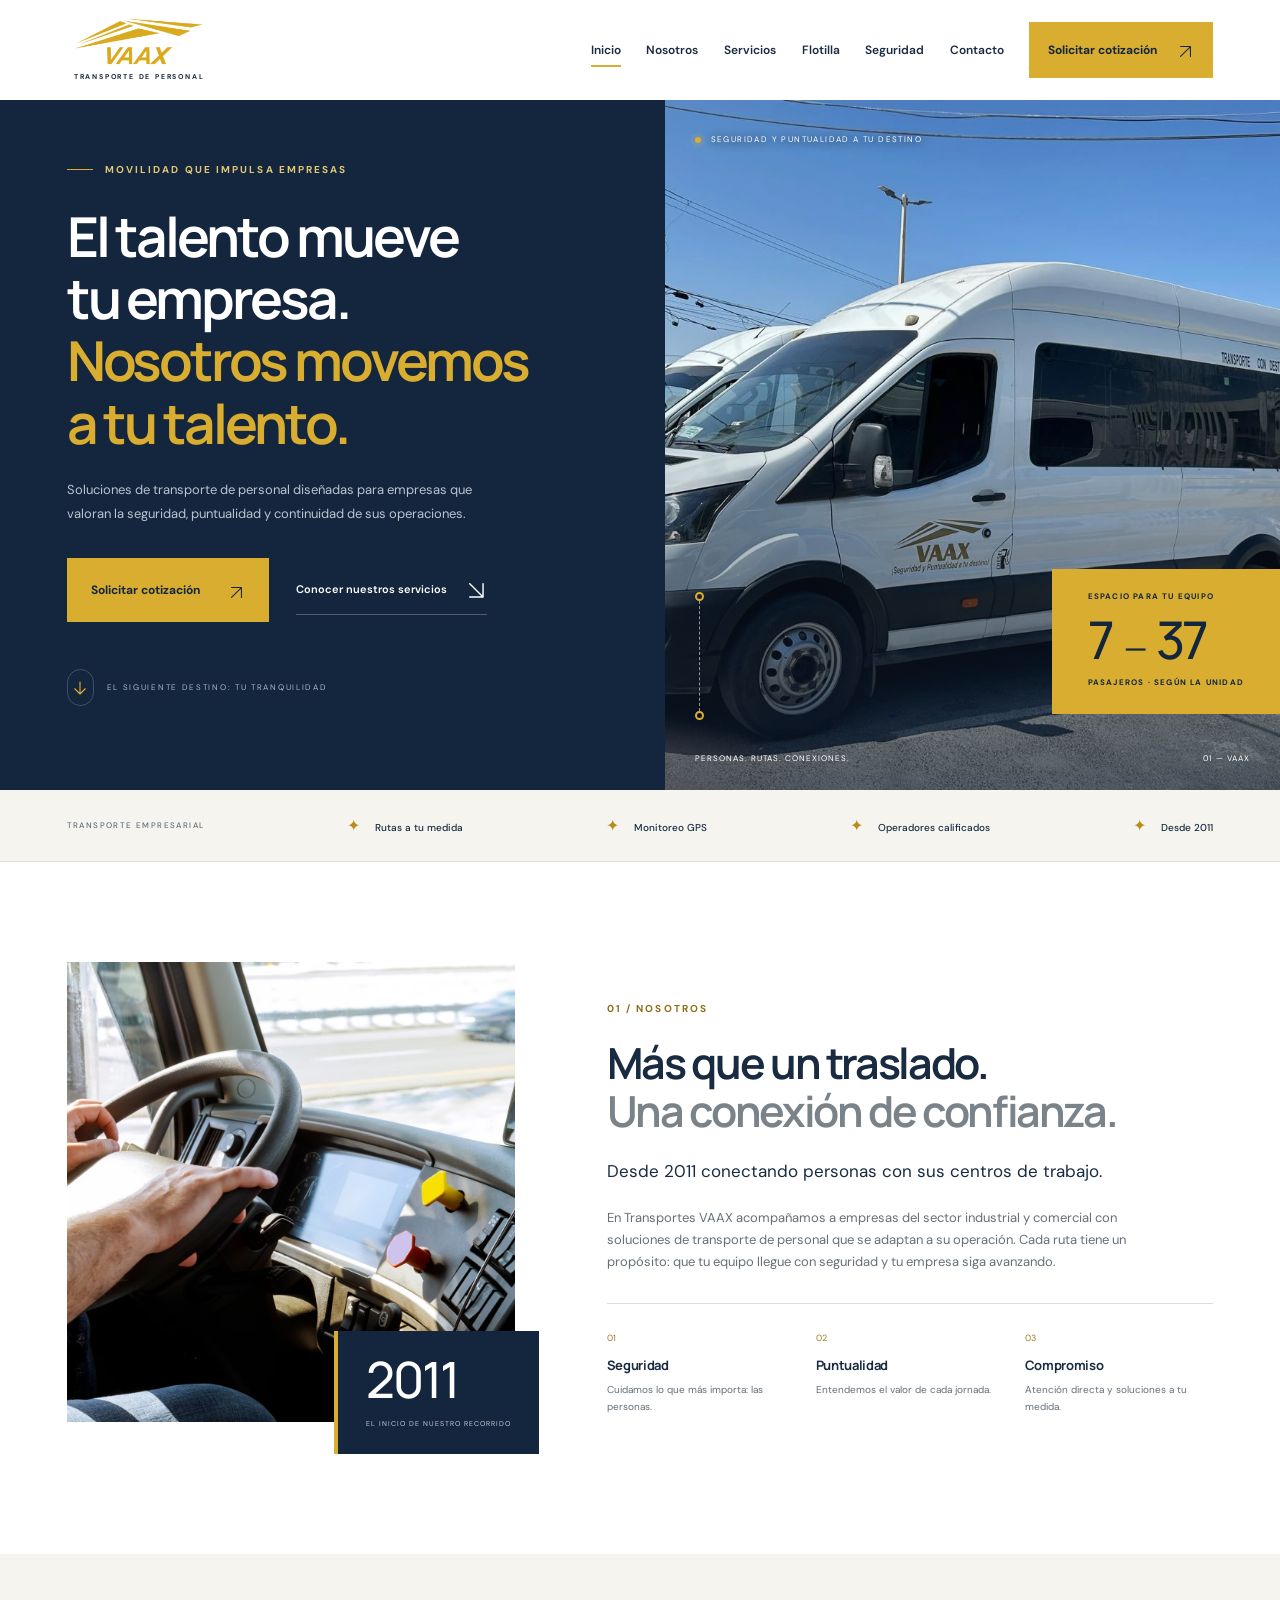
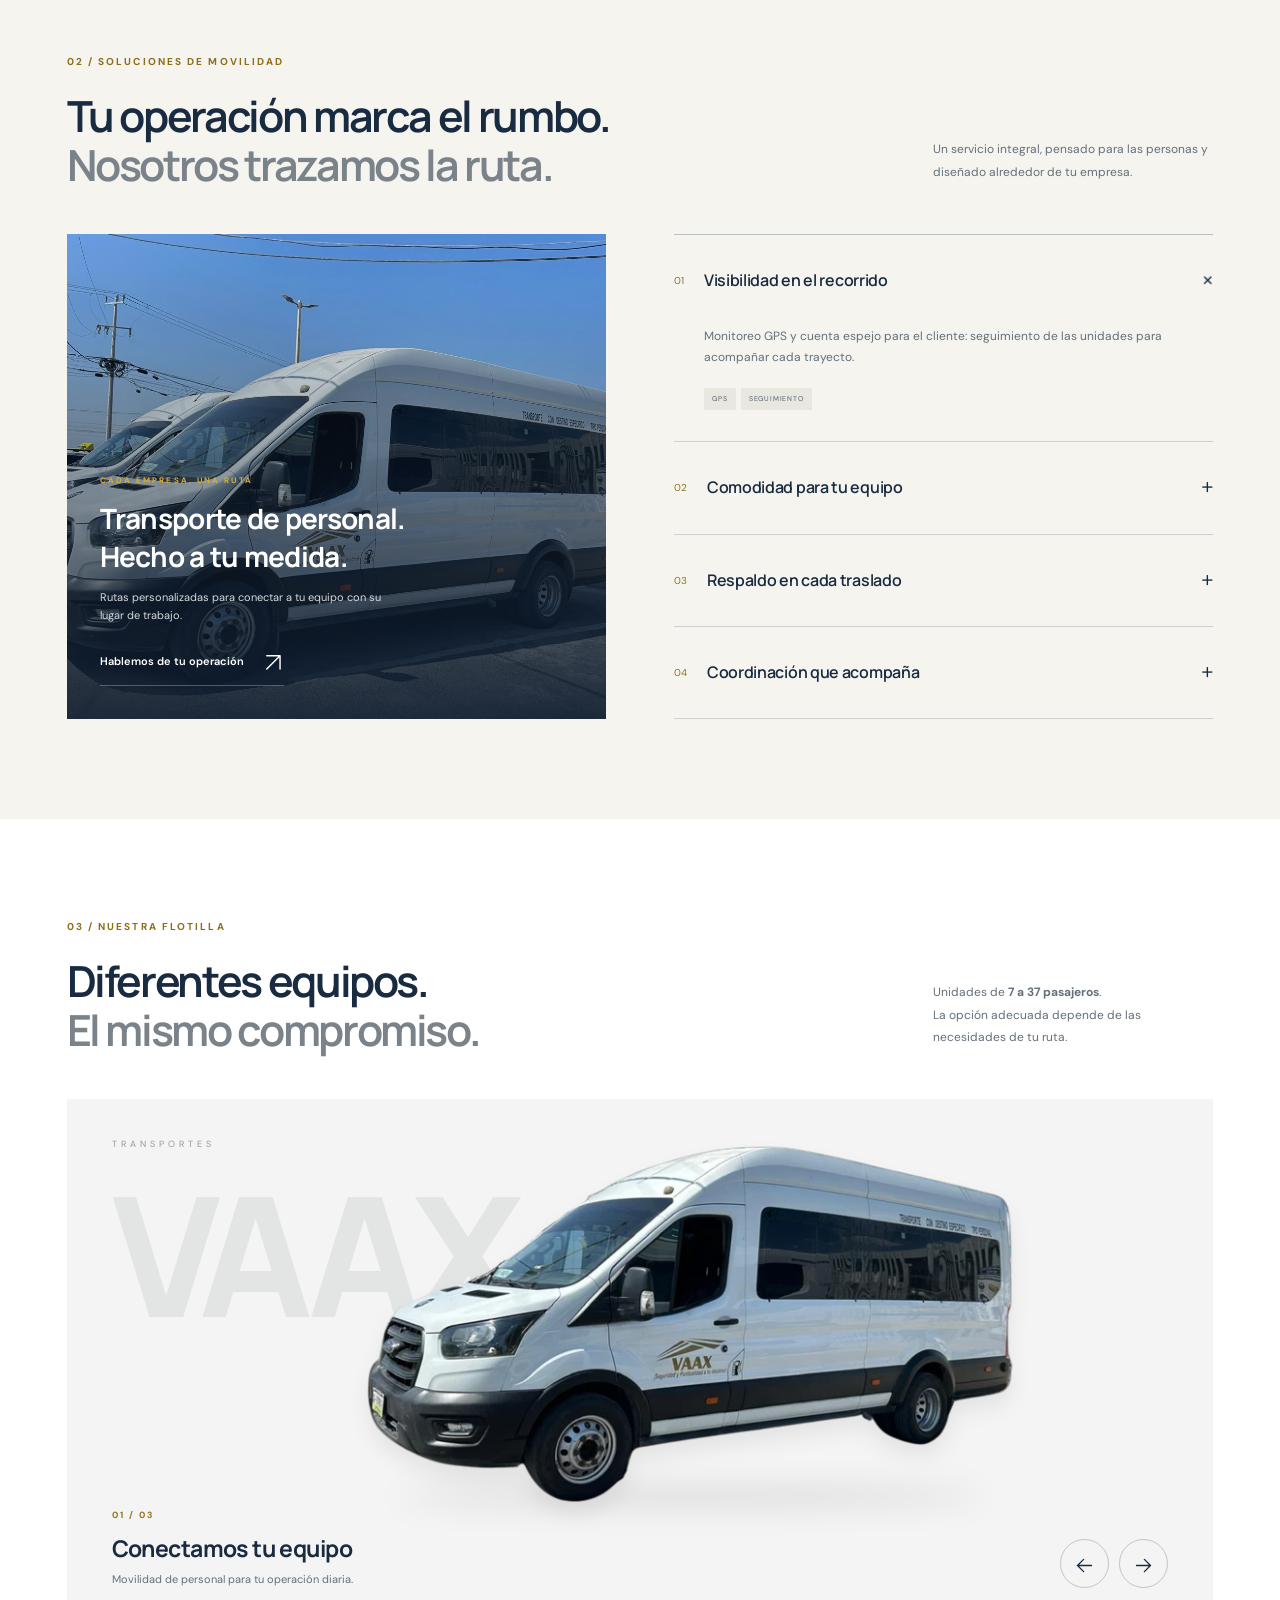
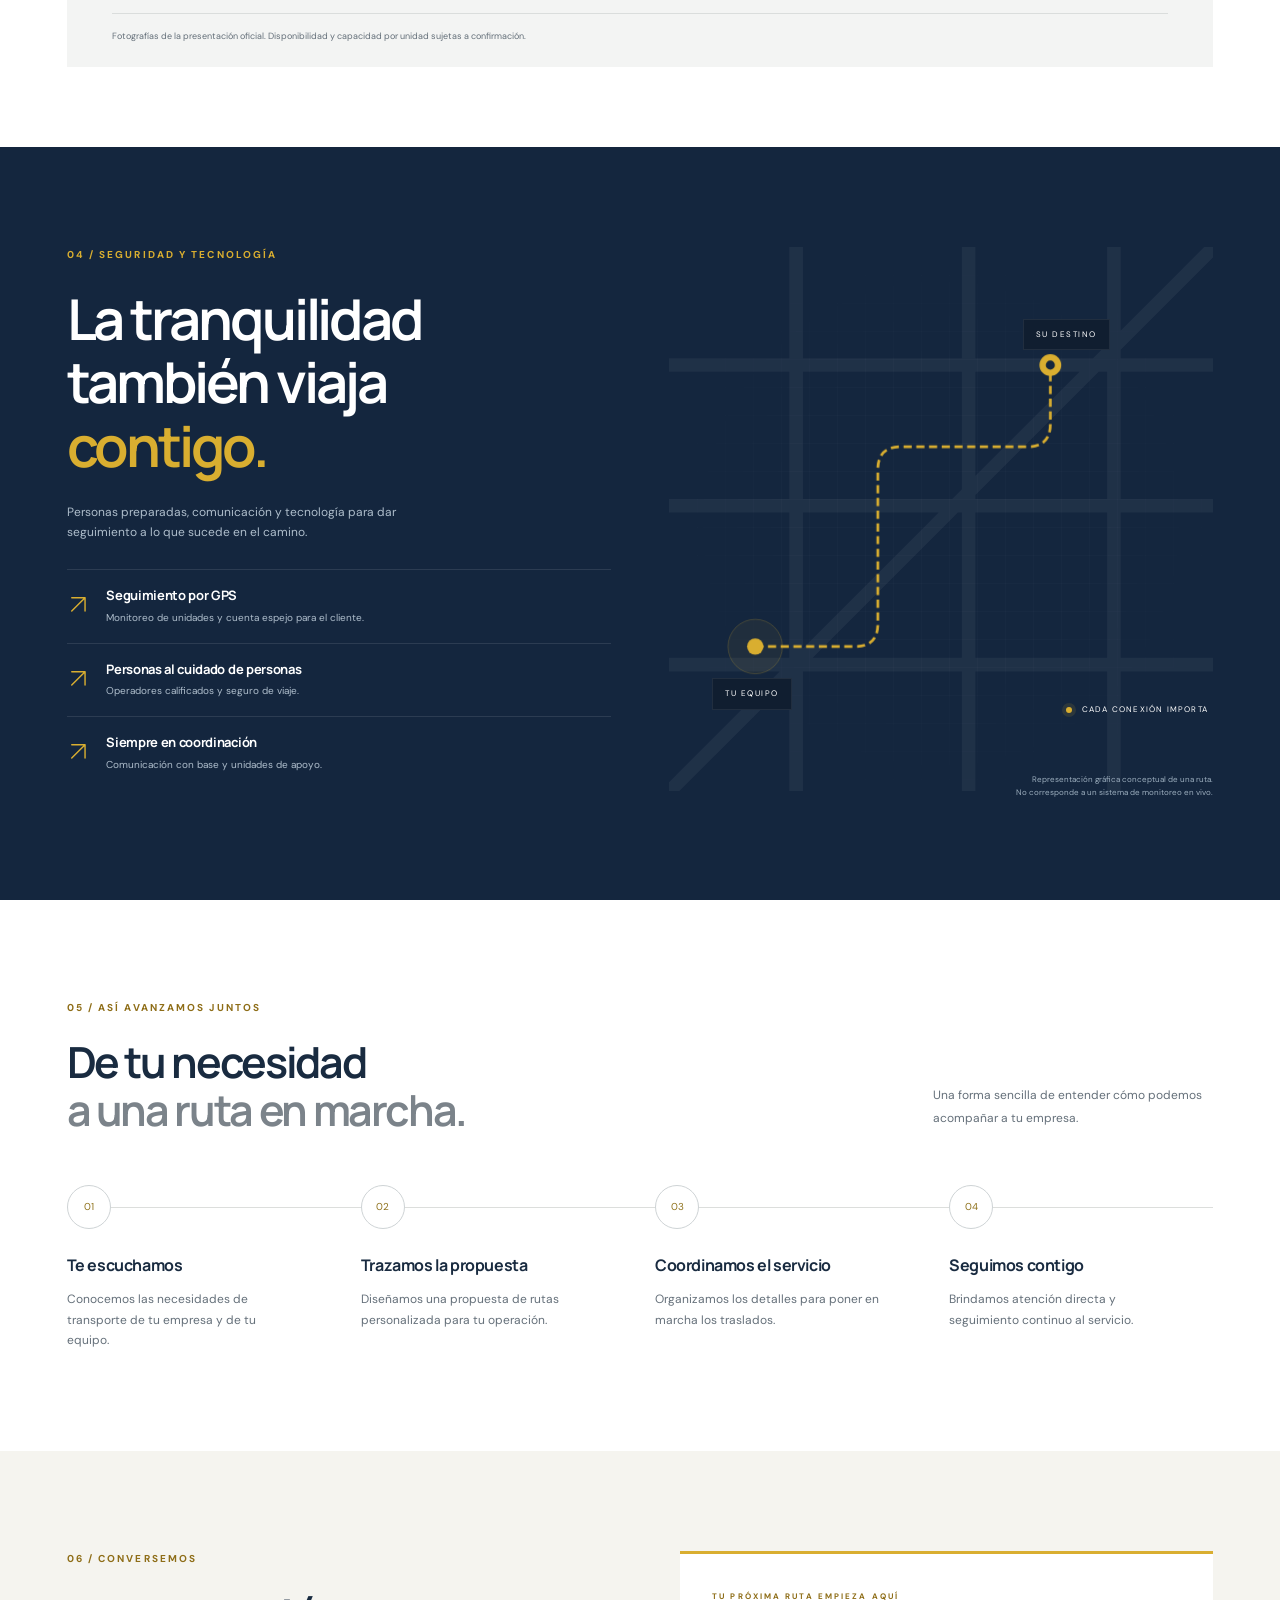
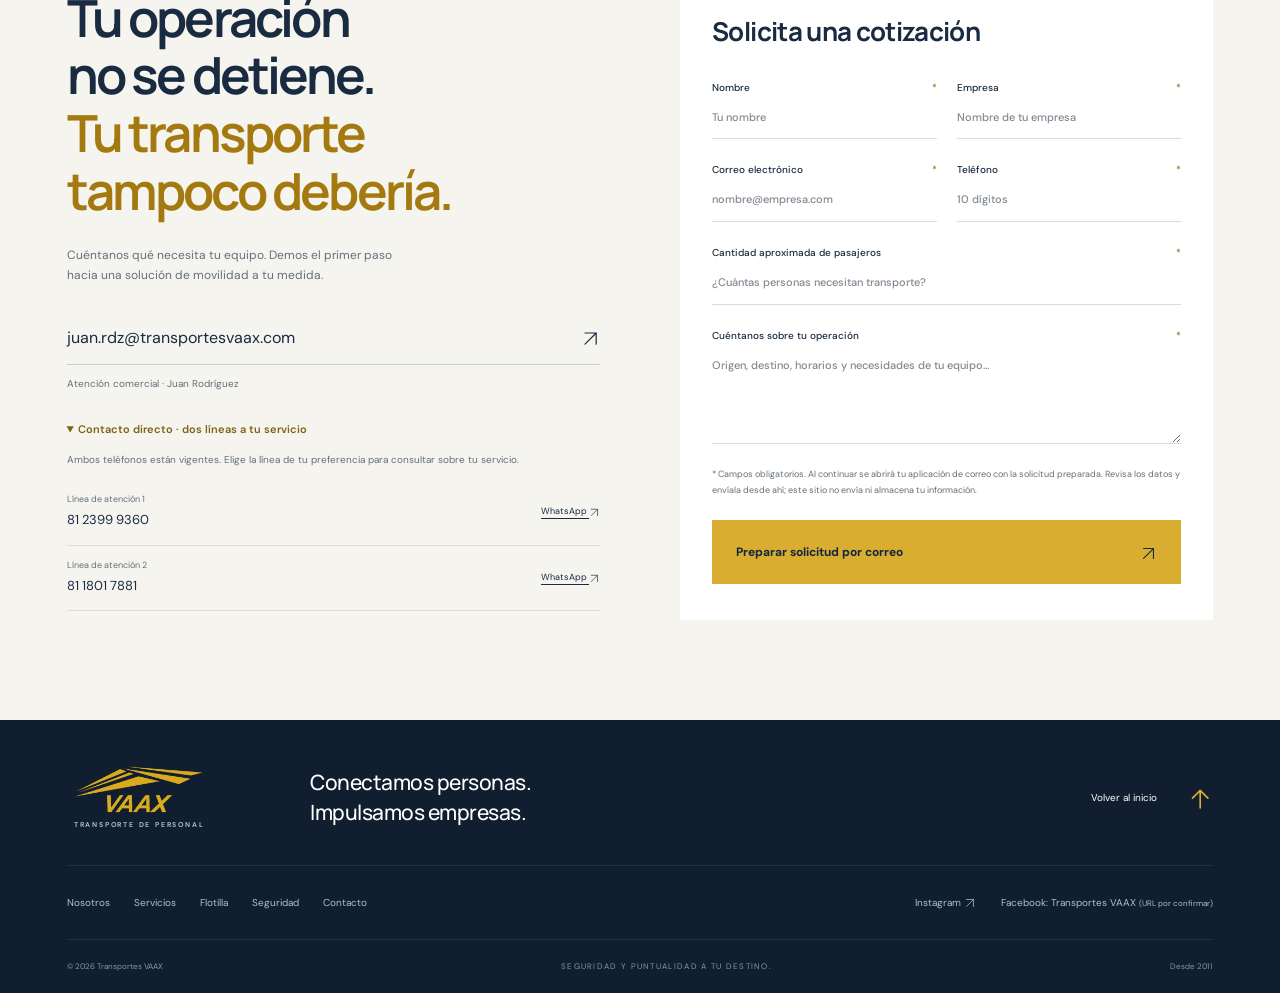
==== transportes-vaax/index.html @ 305c6900 "Preserve complete Transportes VAAX website and downloadable archive" ====
<!doctype html>
<html lang="es-MX">
<head>
<meta charset="utf-8"><meta name="viewport" content="width=device-width, initial-scale=1">
<meta name="theme-color" content="#14263e">
<title>Transportes VAAX | Transporte de personal para empresas</title>
<meta name="description" content="Desde 2011, Transportes VAAX conecta a tu equipo con su centro de trabajo. Transporte de personal, rutas personalizadas y unidades de 7 a 37 pasajeros.">
<link rel="icon" href="assets/icons/favicon.svg" type="image/svg+xml">
<link rel="stylesheet" href="css/styles.css"><noscript><style>@media(max-width:800px){.header{position:relative;height:auto;flex-wrap:wrap;padding-top:15px;padding-bottom:15px}.menu-toggle{display:none}.nav{position:static;display:flex;flex-wrap:wrap;box-shadow:none;padding:0;gap:12px}.nav>a:not(.button){font-size:12px;padding:5px}.nav-cta{margin:0}}</style></noscript><script src="js/main.js" defer></script>
</head>
<body>
<a class="skip-link" href="#contenido">Saltar al contenido</a>
<div class="scroll-progress" aria-hidden="true"></div>
<header class="header" id="cabecera">
<a class="brand" href="#inicio" aria-label="Transportes VAAX, inicio"><img src="assets/logo/vaax.png" alt="VAAX" width="480" height="184"><span>TRANSPORTE DE PERSONAL</span></a>
<button class="menu-toggle" aria-label="Abrir menú" aria-expanded="false" aria-controls="menu"><span></span><span></span></button>
<nav class="nav" id="menu" aria-label="Navegación principal"><a href="#inicio">Inicio</a><a href="#nosotros">Nosotros</a><a href="#servicios">Servicios</a><a href="#flotilla">Flotilla</a><a href="#seguridad">Seguridad</a><a href="#contacto">Contacto</a><a class="button button-gold nav-cta" href="#contacto">Solicitar cotización <span aria-hidden="true"><svg class="icon" viewBox="0 0 24 24" aria-hidden="true"><path d="M5 19 19 5M5 5h14v14"/></svg></span></a></nav>
</header>
<main id="contenido">
<section class="hero" id="inicio" aria-labelledby="hero-title">
<div class="hero-copy"><p class="eyebrow"><span class="small-line"></span> MOVILIDAD QUE IMPULSA EMPRESAS</p><h1 id="hero-title">El talento mueve<br>tu empresa.<br><em>Nosotros movemos<br>a tu talento.</em></h1><p class="hero-description">Soluciones de transporte de personal diseñadas para empresas que valoran la seguridad, puntualidad y continuidad de sus operaciones.</p><div class="hero-actions"><a class="button button-gold" href="#contacto">Solicitar cotización <span aria-hidden="true"><svg class="icon" viewBox="0 0 24 24" aria-hidden="true"><path d="M5 19 19 5M5 5h14v14"/></svg></span></a><a class="text-link" href="#servicios">Conocer nuestros servicios <span aria-hidden="true"><svg class="icon" viewBox="0 0 24 24" aria-hidden="true"><path d="M5 5l14 14M5 19h14V5"/></svg></span></a></div><a class="scroll-cue" href="#nosotros"><span aria-hidden="true"><svg class="icon" viewBox="0 0 24 24" aria-hidden="true"><path d="M12 4v16M5 13l7 7 7-7"/></svg></span> EL SIGUIENTE DESTINO: TU TRANQUILIDAD</a></div>
<div class="hero-visual"><img class="hero-photo" src="assets/images/unidad-vaax.webp" alt="Unidad blanca de transporte de personal con el logotipo de VAAX" fetchpriority="high" width="1280" height="960"><div class="photo-shade"></div><div class="image-caption"><span class="live-dot"></span> SEGURIDAD Y PUNTUALIDAD A TU DESTINO</div><div class="hero-route" aria-hidden="true"><span></span><i></i><span></span></div><div class="hero-photo-bottom"><span>PERSONAS. RUTAS. CONEXIONES.</span><span>01 — VAAX</span></div><div class="capacity"><span>ESPACIO PARA TU EQUIPO</span><strong>7 <i>—</i> 37</strong><small>PASAJEROS · SEGÚN LA UNIDAD</small></div></div>
</section>
<div class="promise-strip"><span>TRANSPORTE EMPRESARIAL</span><span><b aria-hidden="true">✦</b> Rutas a tu medida</span><span><b aria-hidden="true">✦</b> Monitoreo GPS</span><span><b aria-hidden="true">✦</b> Operadores calificados</span><span><b aria-hidden="true">✦</b> Desde 2011</span></div>
<section class="section about" id="nosotros" aria-labelledby="about-title"><div class="about-image reveal"><img src="assets/images/conduccion.webp" alt="Detalle de conducción incluido en la presentación corporativa de VAAX" width="1200" height="800" loading="lazy"><div class="year-stamp"><strong>2011</strong><span>EL INICIO DE NUESTRO RECORRIDO</span></div></div><div class="about-copy reveal"><p class="eyebrow">01 / NOSOTROS</p><h2 id="about-title">Más que un traslado.<br><span>Una conexión de confianza.</span></h2><p class="lead">Desde 2011 conectando personas con sus centros de trabajo.</p><p>En Transportes VAAX acompañamos a empresas del sector industrial y comercial con soluciones de transporte de personal que se adaptan a su operación. Cada ruta tiene un propósito: que tu equipo llegue con seguridad y tu empresa siga avanzando.</p><div class="values"><div><span>01</span><h3>Seguridad</h3><p>Cuidamos lo que más importa: las personas.</p></div><div><span>02</span><h3>Puntualidad</h3><p>Entendemos el valor de cada jornada.</p></div><div><span>03</span><h3>Compromiso</h3><p>Atención directa y soluciones a tu medida.</p></div></div></div></section>
<section class="section services" id="servicios" aria-labelledby="services-title"><div class="section-heading reveal"><div><p class="eyebrow">02 / SOLUCIONES DE MOVILIDAD</p><h2 id="services-title">Tu operación marca el rumbo.<br><span>Nosotros trazamos la ruta.</span></h2></div><p>Un servicio integral, pensado para las personas y diseñado alrededor de tu empresa.</p></div><div class="service-layout"><div class="service-feature reveal"><img src="assets/images/unidad-vaax.webp" alt="Unidad de VAAX para transporte empresarial" loading="lazy" width="1280" height="960"><div><p class="eyebrow">CADA EMPRESA, UNA RUTA</p><h3>Transporte de personal.<br>Hecho a tu medida.</h3><p>Rutas personalizadas para conectar a tu equipo con su lugar de trabajo.</p><a class="text-link" href="#contacto">Hablemos de tu operación <span aria-hidden="true"><svg class="icon" viewBox="0 0 24 24" aria-hidden="true"><path d="M5 19 19 5M5 5h14v14"/></svg></span></a></div></div><div class="service-accordions reveal"><details open><summary><span class="service-number">01</span><span>Visibilidad en el recorrido</span><b aria-hidden="true">+</b></summary><div class="details-content"><p>Monitoreo GPS y cuenta espejo para el cliente: seguimiento de las unidades para acompañar cada trayecto.</p><span class="tag">GPS</span><span class="tag">SEGUIMIENTO</span></div></details><details><summary><span class="service-number">02</span><span>Comodidad para tu equipo</span><b aria-hidden="true">+</b></summary><div class="details-content"><p>Unidades climatizadas, asientos cómodos y sanitización. El bienestar de las personas también es parte del camino.</p><span class="tag">CLIMATIZACIÓN</span><span class="tag">SANITIZACIÓN</span></div></details><details><summary><span class="service-number">03</span><span>Respaldo en cada traslado</span><b aria-hidden="true">+</b></summary><div class="details-content"><p>Operadores calificados y responsables, seguro de viaje y puntos previamente autorizados y monitoreados.</p><span class="tag">SEGURO DE VIAJE</span><span class="tag">OPERADORES CALIFICADOS</span></div></details><details><summary><span class="service-number">04</span><span>Coordinación que acompaña</span><b aria-hidden="true">+</b></summary><div class="details-content"><p>Comunicación entre las unidades, la base y las unidades de apoyo, con atención directa y seguimiento continuo.</p><span class="tag">COMUNICACIÓN OPERATIVA</span></div></details></div></div></section>
<section class="fleet section" id="flotilla" aria-labelledby="fleet-title"><div class="section-heading reveal"><div><p class="eyebrow">03 / NUESTRA FLOTILLA</p><h2 id="fleet-title">Diferentes equipos.<br><span>El mismo compromiso.</span></h2></div><p>Unidades de <strong>7 a 37 pasajeros</strong>.<br>La opción adecuada depende de las necesidades de tu ruta.</p></div><div class="fleet-stage reveal" role="region" aria-roledescription="carrusel" aria-label="Fotografías de unidades VAAX"><div class="fleet-label"><span>TRANSPORTES</span><strong>VAAX</strong></div><div class="fleet-image-wrap"><img id="fleet-image" src="assets/images/flotilla-2.webp" alt="Vista lateral de una unidad de transporte de personal VAAX" width="900" height="650" loading="lazy"></div><div class="fleet-bottom"><div aria-live="polite" aria-atomic="true"><p class="eyebrow" id="fleet-count">01 / 03</p><h3 id="fleet-name">Conectamos tu equipo</h3><p id="fleet-description">Movilidad de personal para tu operación diaria.</p></div><div class="fleet-controls"><button class="circle-button" id="fleet-prev" aria-label="Ver unidad anterior"><svg class="icon" viewBox="0 0 24 24" aria-hidden="true"><path d="M20 12H4M11 5l-7 7 7 7"/></svg></button><button class="circle-button" id="fleet-next" aria-label="Ver siguiente unidad"><svg class="icon" viewBox="0 0 24 24" aria-hidden="true"><path d="M4 12h16M13 5l7 7-7 7"/></svg></button></div></div><p class="fleet-note">Fotografías de la presentación oficial. Disponibilidad y capacidad por unidad sujetas a confirmación.</p></div></section>
<section class="security section" id="seguridad" aria-labelledby="security-title"><div class="security-copy reveal"><p class="eyebrow">04 / SEGURIDAD Y TECNOLOGÍA</p><h2 id="security-title">La tranquilidad<br>también viaja<br><em>contigo.</em></h2><p>Personas preparadas, comunicación y tecnología para dar seguimiento a lo que sucede en el camino.</p><ul class="security-list"><li><span aria-hidden="true"><svg class="icon" viewBox="0 0 24 24" aria-hidden="true"><path d="M5 19 19 5M5 5h14v14"/></svg></span><div><h3>Seguimiento por GPS</h3><p>Monitoreo de unidades y cuenta espejo para el cliente.</p></div></li><li><span aria-hidden="true"><svg class="icon" viewBox="0 0 24 24" aria-hidden="true"><path d="M5 19 19 5M5 5h14v14"/></svg></span><div><h3>Personas al cuidado de personas</h3><p>Operadores calificados y seguro de viaje.</p></div></li><li><span aria-hidden="true"><svg class="icon" viewBox="0 0 24 24" aria-hidden="true"><path d="M5 19 19 5M5 5h14v14"/></svg></span><div><h3>Siempre en coordinación</h3><p>Comunicación con base y unidades de apoyo.</p></div></li></ul></div><div class="route-art reveal"><div class="map-grid" aria-hidden="true"></div><svg viewBox="0 0 600 600" aria-hidden="true"><path class="map-street" d="M0 130H600M0 285H600M0 460H600M140 0V600M330 0V600M490 0V600M0 600L600 0"/><path class="route-line" d="M95 440H205Q230 440 230 415V245Q230 220 255 220H395Q420 220 420 195V130"/><circle class="route-halo" cx="95" cy="440" r="30"/><circle cx="95" cy="440" r="9" fill="#d9ae30"/><circle cx="420" cy="130" r="12" fill="#d9ae30"/><circle cx="420" cy="130" r="5" fill="#14263e"/></svg><span class="map-label start-label">TU EQUIPO</span><span class="map-label end-label">SU DESTINO</span><div class="map-caption"><span class="live-dot"></span> CADA CONEXIÓN IMPORTA</div><p class="map-disclaimer">Representación gráfica conceptual de una ruta.<br>No corresponde a un sistema de monitoreo en vivo.</p></div></section>
<section class="section process" aria-labelledby="process-title"><div class="section-heading reveal"><div><p class="eyebrow">05 / ASÍ AVANZAMOS JUNTOS</p><h2 id="process-title">De tu necesidad<br><span>a una ruta en marcha.</span></h2></div><p>Una forma sencilla de entender cómo podemos acompañar a tu empresa.</p></div><ol class="process-steps"><li class="reveal"><span>01</span><h3>Te escuchamos</h3><p>Conocemos las necesidades de transporte de tu empresa y de tu equipo.</p></li><li class="reveal"><span>02</span><h3>Trazamos la propuesta</h3><p>Diseñamos una propuesta de rutas personalizada para tu operación.</p></li><li class="reveal"><span>03</span><h3>Coordinamos el servicio</h3><p>Organizamos los detalles para poner en marcha los traslados.</p></li><li class="reveal"><span>04</span><h3>Seguimos contigo</h3><p>Brindamos atención directa y seguimiento continuo al servicio.</p></li></ol></section>
<section class="contact section" id="contacto" aria-labelledby="contact-title"><div class="contact-copy reveal"><p class="eyebrow">06 / CONVERSEMOS</p><h2 id="contact-title">Tu operación<br>no se detiene.<br><em>Tu transporte<br>tampoco debería.</em></h2><p>Cuéntanos qué necesita tu equipo. Demos el primer paso hacia una solución de movilidad a tu medida.</p><a class="contact-email" href="mailto:juan.rdz@transportesvaax.com">juan.rdz@transportesvaax.com <span aria-hidden="true"><svg class="icon" viewBox="0 0 24 24" aria-hidden="true"><path d="M5 19 19 5M5 5h14v14"/></svg></span></a><p class="contact-person">Atención comercial · Juan Rodríguez</p><details class="phone-details" open><summary>Contacto directo · dos líneas a tu servicio</summary><p>Ambos teléfonos están vigentes. Elige la línea de tu preferencia para consultar sobre tu servicio.</p><div class="phone-row"><div><span>Línea de atención 1</span><a href="tel:+528123999360">81 2399 9360</a></div><a class="whatsapp-link" target="_blank" rel="noopener noreferrer" href="https://wa.me/528123999360?text=Hola%2C%20quisiera%20solicitar%20una%20cotizaci%C3%B3n%20de%20transporte%20de%20personal%20para%20mi%20empresa.">WhatsApp <svg class="icon" viewBox="0 0 24 24" aria-hidden="true"><path d="M5 19 19 5M5 5h14v14"/></svg></a></div><div class="phone-row"><div><span>Línea de atención 2</span><a href="tel:+528118017881">81 1801 7881</a></div><a class="whatsapp-link" target="_blank" rel="noopener noreferrer" href="https://wa.me/528118017881?text=Hola%2C%20quisiera%20solicitar%20una%20cotizaci%C3%B3n%20de%20transporte%20de%20personal%20para%20mi%20empresa.">WhatsApp <svg class="icon" viewBox="0 0 24 24" aria-hidden="true"><path d="M5 19 19 5M5 5h14v14"/></svg></a></div></details></div><form class="quote-form reveal" id="quote-form"><p class="eyebrow">TU PRÓXIMA RUTA EMPIEZA AQUÍ</p><h3>Solicita una cotización</h3><div class="form-grid"><label>Nombre <span>*</span><input autocomplete="name" name="nombre" required maxlength="100" placeholder="Tu nombre"></label><label>Empresa <span>*</span><input autocomplete="organization" name="empresa" required maxlength="150" placeholder="Nombre de tu empresa"></label><label>Correo electrónico <span>*</span><input type="email" autocomplete="email" name="correo" required maxlength="200" placeholder="nombre@empresa.com"></label><label>Teléfono <span>*</span><input type="tel" autocomplete="tel" name="telefono" required maxlength="30" placeholder="10 dígitos"></label><label class="full-width">Cantidad aproximada de pasajeros <span>*</span><input type="number" name="pasajeros" required min="1" max="100000" step="1" placeholder="¿Cuántas personas necesitan transporte?"></label><label class="full-width">Cuéntanos sobre tu operación <span>*</span><textarea name="mensaje" required maxlength="2000" rows="4" placeholder="Origen, destino, horarios y necesidades de tu equipo…"></textarea></label></div><p class="form-note">* Campos obligatorios. Al continuar se abrirá tu aplicación de correo con la solicitud preparada. Revisa los datos y envíala desde ahí; este sitio no envía ni almacena tu información.</p><button class="button button-gold" type="submit">Preparar solicitud por correo <span aria-hidden="true"><svg class="icon" viewBox="0 0 24 24" aria-hidden="true"><path d="M5 19 19 5M5 5h14v14"/></svg></span></button><p class="form-status" id="form-status" role="status"></p><noscript><p>Para preparar la solicitud automáticamente activa JavaScript, o escribe a <a href="mailto:juan.rdz@transportesvaax.com">juan.rdz@transportesvaax.com</a>.</p></noscript></form></section>
</main>
<footer class="footer"><div class="footer-top"><a class="brand" href="#inicio" aria-label="Volver al inicio"><img src="assets/logo/vaax.png" alt="VAAX" width="480" height="184"><span>TRANSPORTE DE PERSONAL</span></a><p>Conectamos personas.<br>Impulsamos empresas.</p><a class="back-top" href="#inicio">Volver al inicio <span aria-hidden="true"><svg class="icon" viewBox="0 0 24 24" aria-hidden="true"><path d="M12 20V4M5 11l7-7 7 7"/></svg></span></a></div><div class="footer-links"><nav aria-label="Navegación de pie de página"><a href="#nosotros">Nosotros</a><a href="#servicios">Servicios</a><a href="#flotilla">Flotilla</a><a href="#seguridad">Seguridad</a><a href="#contacto">Contacto</a></nav><div><a href="https://www.instagram.com/transportes.vaax/" target="_blank" rel="noopener noreferrer">Instagram <svg class="icon" viewBox="0 0 24 24" aria-hidden="true"><path d="M5 19 19 5M5 5h14v14"/></svg></a><span>Facebook: Transportes VAAX <small>(URL por confirmar)</small></span></div></div><div class="footer-bottom"><span>© <span id="year">2026</span> Transportes VAAX</span><span>SEGURIDAD Y PUNTUALIDAD A TU DESTINO.</span><span>Desde 2011</span></div></footer>
</body></html>
---- transportes-vaax/css/styles.css ----
@font-face{font-family:Manrope;font-style:normal;font-weight:200 800;font-display:swap;src:url(../assets/fonts/manrope.woff2) format("woff2")}
@font-face{font-family:"DM Sans";font-style:normal;font-weight:100 1000;font-display:swap;src:url(../assets/fonts/dm-sans.woff2) format("woff2")}
:root{--navy:#14263e;--navy-deep:#101e30;--gold:#d9ae30;--ink:#192b40;--muted:#65707a;--cream:#f5f4ef;--line:#dcdedc;--white:#fff;--pad:clamp(24px,5.2vw,100px)}
*{box-sizing:border-box}html{scroll-behavior:smooth;scroll-padding-top:100px}body{margin:0;color:var(--ink);background:#fff;font-family:'DM Sans',Arial,sans-serif;font-size:15px;line-height:1.7}h1,h2,h3,p{margin:0}h1,h2,h3{font-family:Manrope,Arial,sans-serif}h1,h2{font-weight:650;letter-spacing:-.055em;line-height:1.13}h2{font-size:clamp(32px,3.35vw,54px)}h2 span{color:#7b838a}h3{line-height:1.35;letter-spacing:-.025em}a{color:inherit;text-decoration:none}button,input,textarea{font:inherit}button,a,input,textarea,summary{-webkit-tap-highlight-color:transparent}button{cursor:pointer}button:disabled{cursor:default}img{max-width:100%;display:block}button{color:inherit}a:focus-visible,button:focus-visible,summary:focus-visible,input:focus-visible,textarea:focus-visible{outline:3px solid #b78b13;outline-offset:5px}::selection{background:var(--gold);color:var(--navy)}.skip-link{position:fixed;top:-100px;left:20px;z-index:100;background:var(--gold);padding:10px 20px}.skip-link:focus{top:10px}.scroll-progress{position:fixed;left:0;top:0;height:3px;background:var(--gold);width:0;z-index:60}.header{position:sticky;top:0;z-index:50;height:100px;padding:0 var(--pad);display:flex;align-items:center;justify-content:space-between;background:#fff;gap:30px;transition:box-shadow .3s,height .3s}.header.scrolled{box-shadow:0 3px 25px #14263e0c;height:84px}.brand{display:flex;flex-direction:column;align-items:center;flex-shrink:0;width:145px}.brand img{width:128px;height:auto}.brand>span{font-size:7px;font-weight:700;letter-spacing:1.8px;margin-top:5px}.nav{display:flex;align-items:center;gap:clamp(16px,2vw,32px)}.nav>a:not(.button){font-size:12px;font-weight:600;position:relative}.nav>a:not(.button):after{content:'';position:absolute;bottom:-7px;left:0;width:0;height:2px;background:var(--gold);transition:width .2s}.nav>a:hover:after,.nav>a.active:after{width:100%}.button{display:inline-flex;align-items:center;justify-content:space-between;gap:28px;padding:17px 23px;font-size:12px;font-weight:700;line-height:1.4;border:1px solid transparent;transition:background .25s,transform .25s}.button span{font-size:20px;font-weight:400}.button-gold{background:var(--gold);color:var(--navy)}.button-gold:hover{background:#ebbf43;transform:translateY(-2px)}.nav-cta{padding:13px 18px;gap:20px}.menu-toggle{display:none}.hero{display:grid;grid-template-columns:1.08fr 1fr;background:var(--navy);color:#fff;min-height:690px}.hero-copy{padding:62px 28px 32px var(--pad);position:relative}.eyebrow{font-size:10px;letter-spacing:2.1px;font-weight:700;line-height:1.5}.hero .eyebrow{color:#e1c777;display:flex;align-items:center;gap:12px}.small-line{width:26px;height:1px;background:var(--gold)}h1{font-size:clamp(42px,4.3vw,72px);margin:28px 0 24px}em{font-style:normal;color:var(--gold)}.hero-description{max-width:410px;font-size:13px;color:#bbc4ce;line-height:1.9}.hero-actions{display:flex;align-items:center;gap:27px;margin-top:31px;flex-wrap:wrap}.text-link{font-size:11px;font-weight:600;display:inline-flex;align-items:center;gap:18px;border-bottom:1px solid #a0a7ae70;padding:8px 0;transition:gap .25s}.text-link:hover{gap:25px}.text-link span{font-size:19px}.scroll-cue{display:flex;align-items:center;gap:13px;font-size:8px;letter-spacing:1.7px;margin-top:47px;color:#aab7c5}.scroll-cue>span{display:grid;place-items:center;width:27px;height:37px;border:1px solid #ffffff30;border-radius:20px;font-size:15px;color:var(--gold)}.hero-visual{position:relative;min-width:0;overflow:hidden}.hero-photo{height:100%;width:100%;object-fit:cover;object-position:55% center;position:absolute;inset:0}.photo-shade{position:absolute;inset:0;background:linear-gradient(180deg,#14263e25 0%,transparent 40%,#101e30a8 100%)}.image-caption{position:absolute;top:33px;left:30px;right:20px;display:flex;align-items:center;gap:10px;color:#fff;font-size:8px;letter-spacing:1.4px;text-shadow:0 1px 8px #000}.live-dot{display:inline-block;width:6px;height:6px;flex-shrink:0;background:var(--gold);border-radius:50%;box-shadow:0 0 0 4px #d9ae3020}.hero-photo-bottom{position:absolute;bottom:24px;left:30px;right:30px;display:flex;justify-content:space-between;font-size:8px;letter-spacing:1px}.capacity{position:absolute;right:0;bottom:76px;padding:21px 36px 24px;background:var(--gold);color:var(--navy);min-width:225px}.capacity>span,.capacity small{display:block;font-size:8px;letter-spacing:1.2px;font-weight:700}.capacity strong{font:500 52px/1.4 Manrope,Arial,sans-serif;letter-spacing:-3px}.capacity i{font-size:30px;font-style:normal;padding:0 5px}.hero-route{position:absolute;bottom:70px;left:30px;display:flex;flex-direction:column;align-items:center}.hero-route>span{width:9px;height:9px;border:2px solid var(--gold);border-radius:50%}.hero-route>i{height:110px;border-left:1px dashed #ffffff8c}.promise-strip{display:flex;justify-content:space-between;gap:20px;align-items:center;padding:22px var(--pad);background:var(--cream);border-bottom:1px solid var(--line);font-size:10px;font-weight:500}.promise-strip>span:first-child{letter-spacing:1.4px;font-size:8px;color:var(--muted)}.promise-strip b{color:#b88c16;margin-right:12px;font-size:16px;font-weight:400}.section{padding:100px var(--pad)}.about{display:grid;grid-template-columns:.85fr 1.15fr;gap:8%;align-items:center}.about-image{position:relative;padding-bottom:32px}.about-image>img{width:100%;height:460px;object-fit:cover;object-position:58% center}.year-stamp{position:absolute;right:-24px;bottom:0;background:var(--navy);padding:20px 28px;color:white;border-left:4px solid var(--gold)}.year-stamp strong{display:block;font:500 50px/1.15 Manrope,sans-serif;letter-spacing:-2px}.year-stamp span{font-size:7px;letter-spacing:1px;color:#c4cbd1}.about-copy>.eyebrow,.section-heading .eyebrow{color:#8e6d17;margin-bottom:23px}.about-copy>p:not(.eyebrow){color:var(--muted);font-size:13px;margin-top:22px;max-width:560px}.about-copy>.lead{font-size:17px!important;color:var(--ink)!important;line-height:1.6}.values{display:grid;grid-template-columns:repeat(3,1fr);gap:20px;border-top:1px solid var(--line);margin-top:30px;padding-top:20px}.values span{font-size:9px;color:#9b7a22}.values h3{font-size:13px;margin:7px 0}.values p{font-size:10px;line-height:1.7;color:var(--muted)}.services{background:var(--cream)}.section-heading{display:flex;justify-content:space-between;gap:50px;align-items:flex-end;margin-bottom:45px}.section-heading>p{max-width:280px;color:var(--muted);font-size:12px;line-height:1.9;padding-bottom:5px}.service-layout{display:grid;grid-template-columns:1fr 1fr;gap:6%}.service-feature{position:relative;min-height:480px;background:var(--navy);color:#fff;overflow:hidden}.service-feature>img{width:100%;height:100%;object-fit:cover;position:absolute;inset:0;transition:transform .7s}.service-feature:after{content:'';position:absolute;inset:0;background:linear-gradient(180deg,#101e3000,#101e30ed)}.service-feature:hover>img{transform:scale(1.025)}.service-feature>div{position:absolute;bottom:33px;left:33px;right:33px;z-index:1}.service-feature .eyebrow{color:var(--gold);font-size:8px}.service-feature h3{font-size:28px;margin-top:14px}.service-feature p:not(.eyebrow){font-size:11px;max-width:300px;margin:12px 0;color:#d4d9df}.service-accordions{border-top:1px solid #b9bfbe}.service-accordions details{border-bottom:1px solid #cdd1ce}.service-accordions summary{display:flex;align-items:center;gap:20px;padding:27px 0;list-style:none;cursor:pointer;font-family:Manrope,sans-serif;font-size:16px;font-weight:600;letter-spacing:-.3px}.service-accordions summary::-webkit-details-marker{display:none}.service-number{font:400 10px 'DM Sans',sans-serif;color:#8d721e}.service-accordions summary b{margin-left:auto;font-size:22px;font-weight:400;transition:transform .3s}.service-accordions details[open] summary b{transform:rotate(45deg)}.details-content{padding:0 30px 26px;color:var(--muted);font-size:12px}.details-content p{margin-bottom:20px}.tag{display:inline-block;font-size:7px;letter-spacing:.8px;color:#54606c;background:#e8e8e0;padding:5px 8px;margin:0 5px 5px 0}.fleet{padding-bottom:80px}.fleet-stage{position:relative;background:#f3f4f3;overflow:hidden;padding:35px 45px 22px}.fleet-label{position:absolute;left:45px;top:36px;line-height:1}.fleet-label span{font-size:9px;letter-spacing:4px;color:#929aa0}.fleet-label strong{display:block;font:800 clamp(70px,13vw,190px)/1.25 Manrope,sans-serif;letter-spacing:-10px;color:#e2e5e4}.fleet-image-wrap{height:370px;display:flex;justify-content:center;align-items:center;position:relative;padding:10px 0 0 100px}.fleet-image-wrap:after{content:'';position:absolute;bottom:0;height:15px;width:55%;background:#0002;filter:blur(15px);border-radius:50%}.fleet-image-wrap img{max-height:100%;width:80%;object-fit:contain;position:relative;z-index:1;filter:drop-shadow(0 12px 10px #0001);transition:opacity .18s,transform .3s}.fleet-image-wrap img.changing{opacity:0;transform:translateX(12px)}.fleet-bottom{display:flex;justify-content:space-between;align-items:flex-end;gap:20px;margin-top:5px}.fleet-bottom .eyebrow{font-size:9px;color:#947319;margin-bottom:10px}.fleet-bottom h3{font-size:23px}.fleet-bottom p:not(.eyebrow){font-size:11px;color:var(--muted);margin-top:6px}.fleet-controls{display:flex;gap:10px}.circle-button{background:transparent;border:1px solid #bfc6c8;border-radius:50%;width:49px;height:49px;font-size:22px;transition:background .2s,border-color .2s}.circle-button:hover{background:var(--gold);border-color:var(--gold)}.fleet-note{font-size:9px;color:var(--muted);border-top:1px solid #dadddc;padding-top:15px;margin-top:25px}.security{background:var(--navy);color:#fff;display:grid;grid-template-columns:1fr 1fr;gap:5%;overflow:hidden}.security .eyebrow{color:var(--gold);margin-bottom:25px}.security h2{font-size:clamp(42px,4.4vw,68px)}.security-copy>p:not(.eyebrow){font-size:12px;color:#aebdcb;max-width:350px;margin-top:24px}.security-list{list-style:none;margin:27px 0 0;padding:0}.security-list li{display:flex;gap:17px;border-top:1px solid #ffffff1a;padding:17px 0}.security-list li>span{color:var(--gold);font-size:19px}.security-list h3{font-size:13px}.security-list p{font-size:10px;color:#aebdcb;margin-top:4px}.route-art{position:relative;align-self:center;aspect-ratio:1;min-width:0}.map-grid{position:absolute;inset:0;background-image:linear-gradient(#ffffff04 1px,transparent 1px),linear-gradient(90deg,#ffffff04 1px,transparent 1px);background-size:28px 28px;mask-image:radial-gradient(ellipse,#000 40%,transparent 75%)}.route-art svg{width:100%;height:100%;position:relative}.map-street{stroke:#ffffff0d;stroke-width:15;fill:none}.route-line{fill:none;stroke:var(--gold);stroke-width:3;stroke-dasharray:9 5}.route-halo{fill:#d9ae3010;stroke:#d9ae3040;stroke-width:1}.map-label{position:absolute;font-size:8px;letter-spacing:1.5px;background:var(--navy-deep);padding:8px 12px;border:1px solid #ffffff12}.start-label{left:8%;top:78%}.end-label{right:19%;top:13%}.map-caption{position:absolute;bottom:15%;right:1%;font-size:8px;letter-spacing:1.2px;display:flex;gap:10px;align-items:center}.map-disclaimer{position:absolute;bottom:0;right:0;font-size:8px;color:#9caebe;text-align:right}.process-steps{display:grid;grid-template-columns:repeat(4,1fr);list-style:none;padding:0;margin:50px 0 0;gap:30px;position:relative}.process-steps:before{content:'';position:absolute;top:22px;left:0;right:0;border-top:1px solid var(--line)}.process-steps li{position:relative}.process-steps li>span{display:grid;place-items:center;width:44px;height:44px;border:1px solid #ced3d5;background:#fff;border-radius:50%;font-size:10px;color:#8f721c;margin-bottom:26px;transition:background .3s}.process-steps li:hover>span{background:var(--gold);border-color:var(--gold)}.process-steps h3{font-size:16px;margin-bottom:13px}.process-steps p{color:var(--muted);font-size:12px;max-width:225px}.contact{background:var(--cream);display:grid;grid-template-columns:1fr 1fr;gap:7%}.contact-copy>.eyebrow{color:#8e6d17;margin-bottom:23px}.contact h2{font-size:clamp(36px,4vw,61px)}.contact h2 em{color:#a47a10}.contact-copy>p:not(.eyebrow){color:var(--muted);font-size:12px;max-width:350px;margin-top:25px}.contact-email{display:flex;justify-content:space-between;gap:15px;font-size:clamp(12px,1.25vw,18px);border-bottom:1px solid #cbd0cd;padding:13px 0;margin-top:25px;overflow-wrap:anywhere}.contact-copy>.contact-person{font-size:10px!important;margin-top:10px!important}.phone-details{margin-top:28px}.phone-details summary{font-size:11px;cursor:pointer;color:#806217;font-weight:600}.phone-details>p{font-size:10px;color:var(--muted);margin:12px 0}.phone-row{display:flex;align-items:center;justify-content:space-between;gap:15px;padding:12px 0;border-bottom:1px solid var(--line)}.phone-row>div>span{display:block;font-size:9px;color:var(--muted)}.phone-row>div>a{font-size:13px}.whatsapp-link{font-size:9px;text-decoration:underline;text-underline-offset:4px}.quote-form{background:white;padding:36px 32px;align-self:start;border-top:3px solid var(--gold)}.quote-form>.eyebrow{color:#8e6d17;font-size:8px}.quote-form h3{font-size:26px;margin:12px 0 30px}.form-grid{display:grid;grid-template-columns:1fr 1fr;gap:22px 20px}.form-grid label{font-size:10px;font-weight:500;display:flex;flex-direction:column;position:relative}.form-grid label>span{position:absolute;right:0;top:0;color:#9c7411}.form-grid input,.form-grid textarea{width:100%;min-width:0;border:0;border-bottom:1px solid #d7dcdd;padding:12px 0;border-radius:0;background:transparent;font-size:11px;color:var(--ink);resize:vertical}.form-grid input::placeholder,.form-grid textarea::placeholder{color:#818991;opacity:1}.form-grid input:focus,.form-grid textarea:focus{border-bottom-color:#a47a10}.full-width{grid-column:1/-1}.form-note{font-size:9px;color:var(--muted);margin:22px 0;line-height:1.8}.quote-form>.button{width:100%;text-align:left}.form-status{font-size:11px;color:#52613a;margin-top:15px}.form-status:empty{display:none}.footer{padding:45px var(--pad) 20px;background:var(--navy-deep);color:white}.footer-top{display:flex;align-items:center;justify-content:space-between;gap:30px;padding-bottom:34px;border-bottom:1px solid #ffffff17}.footer .brand>span{color:#aab9c7}.footer-top>p{font:500 21px/1.4 Manrope,sans-serif;letter-spacing:-.5px;margin-right:auto;margin-left:6%}.back-top{font-size:10px;display:flex;align-items:center;gap:30px}.back-top>span{font-size:22px;color:var(--gold)}.footer-links{display:flex;justify-content:space-between;gap:30px;padding:28px 0;color:#b0becb;font-size:10px}.footer-links nav{display:flex;gap:24px}.footer-links>div{display:flex;gap:25px}.footer-links small{font-size:8px}.footer a:hover{color:var(--gold)}.footer-bottom{border-top:1px solid #ffffff17;padding-top:20px;display:flex;justify-content:space-between;gap:15px;color:#8597a9;font-size:8px}.footer-bottom>span:nth-child(2){letter-spacing:1.3px}.js-ready .reveal{opacity:0;transform:translateY(22px);transition:opacity .7s,transform .7s}.js-ready .reveal.visible{opacity:1;transform:none}.hero-copy>*{animation:enter .75s both}.hero-copy>*:nth-child(2){animation-delay:.1s}.hero-copy>*:nth-child(3){animation-delay:.2s}.hero-copy>*:nth-child(4){animation-delay:.3s}.hero-copy>*:nth-child(5){animation-delay:.4s}@keyframes enter{from{opacity:0;transform:translateY(15px)}to{opacity:1;transform:none}}
@media(min-width:1600px){.hero{min-height:810px}.hero-copy{padding-top:85px}.hero-description{font-size:15px}.hero-actions{margin-top:40px}.scroll-cue{margin-top:65px}.section{padding-top:120px;padding-bottom:120px}}
@media(max-width:1100px){.header{padding:0 28px;gap:20px}.nav{gap:18px}.nav>a:not(.button){font-size:10px}.brand{width:115px}.brand img{width:110px}.brand>span{font-size:6px;letter-spacing:1.3px}.nav-cta{font-size:10px;padding:12px;gap:12px}.hero{min-height:660px}.hero-copy{padding-top:50px}.hero-actions{gap:15px}.hero-actions .button{padding:15px;gap:15px}.hero-actions .text-link{font-size:10px;gap:10px}.capacity{padding:17px 25px;min-width:200px}.hero-description{padding-right:15px}.about{gap:7%}.about-image>img{height:440px}.section{padding-top:80px;padding-bottom:80px}.values{gap:12px}.fleet-image-wrap{height:320px}.footer-links{flex-wrap:wrap}}
@media(max-width:800px){html{scroll-padding-top:82px}.header,.header.scrolled{height:80px;padding:0 24px}.brand{width:113px}.menu-toggle{display:flex;flex-direction:column;justify-content:center;gap:6px;background:none;border:1px solid var(--line);width:44px;height:42px;padding:11px}.menu-toggle span{height:1px;background:var(--navy);width:20px;transition:transform .2s}.menu-toggle[aria-expanded=true] span:first-child{transform:translateY(3.5px) rotate(45deg)}.menu-toggle[aria-expanded=true] span:last-child{transform:translateY(-3.5px) rotate(-45deg)}.nav{position:absolute;top:100%;left:0;right:0;padding:24px;background:white;box-shadow:0 20px 20px #14263e17;display:none;align-items:stretch;gap:0}.nav.open{display:flex;flex-direction:column}.nav>a:not(.button){padding:12px 0;font-size:14px}.nav>a:after{display:none}.nav-cta{margin-top:14px;padding:16px;font-size:12px}.hero{grid-template-columns:1.1fr 1fr;min-height:620px}.hero-copy{padding-top:38px;padding-right:22px}.hero .eyebrow{font-size:7px;letter-spacing:1.3px}h1{font-size:38px;margin-top:25px}.hero-description{font-size:11px;line-height:1.8}.hero-actions{align-items:flex-start;flex-direction:column;margin-top:23px}.scroll-cue{margin-top:28px;font-size:6px;letter-spacing:.8px}.capacity{min-width:170px;padding:15px 20px}.capacity strong{font-size:44px}.capacity>span,.capacity small{font-size:6px}.hero-photo{object-position:53% center}.image-caption{left:20px;font-size:6px;letter-spacing:.7px}.hero-photo-bottom{left:20px;font-size:6px;gap:10px}.hero-route{left:20px}.promise-strip{flex-wrap:wrap;justify-content:center;padding:18px 24px;gap:8px 25px;font-size:9px}.promise-strip>span:first-child{display:none}.promise-strip b{font-size:12px;margin-right:6px}.about{grid-template-columns:1fr;gap:40px}.about-image{max-width:620px;padding-right:20px}.about-image>img{height:380px}.year-stamp{right:0}.about-copy{max-width:650px}.section-heading{gap:30px}.section-heading>p{max-width:210px;font-size:11px}.service-layout{gap:5%}.service-feature{min-height:440px}.service-feature>div{left:24px;right:24px;bottom:24px}.service-feature h3{font-size:24px}.service-accordions summary{font-size:14px;padding:23px 0;gap:12px}.details-content{padding-left:22px;padding-right:5px;font-size:11px}.fleet-stage{padding:30px}.fleet-label{left:30px}.fleet-image-wrap{height:300px;padding-left:40px}.fleet-image-wrap img{width:95%}.fleet-bottom h3{font-size:20px}.security{gap:2%}.security h2{font-size:45px}.map-disclaimer{font-size:6px}.map-label{font-size:6px;padding:5px}.map-caption{font-size:6px}.process-steps{gap:20px}.process-steps h3{font-size:14px}.process-steps p{font-size:11px}.contact{gap:5%;grid-template-columns:1fr 1.1fr}.contact h2{font-size:36px}.quote-form{padding:28px 22px}.quote-form h3{font-size:22px}.form-grid{grid-template-columns:1fr;gap:18px}.phone-row{flex-wrap:wrap;gap:5px}.footer-top>p{font-size:18px}.footer-links nav{gap:20px}}
@media(max-width:580px){.hero{display:flex;flex-direction:column;min-height:0}.hero-copy{padding:38px 24px 30px}.hero .eyebrow{font-size:8px}.hero h1{font-size:clamp(37px,9.5vw,54px);margin-top:23px;margin-bottom:22px}.hero-description{font-size:12px;max-width:390px;padding-right:0}.hero-actions{flex-direction:row;align-items:center;gap:18px;margin-top:27px}.hero-actions .button{font-size:10px;padding:15px 16px;gap:16px}.hero-actions .text-link{font-size:9px;gap:8px}.scroll-cue{margin-top:28px;font-size:7px;letter-spacing:1px}.hero-visual{height:365px;flex:none}.hero-photo{object-position:center 52%}.image-caption{top:20px;font-size:7px}.capacity{bottom:45px;min-width:180px}.hero-photo-bottom{bottom:15px;font-size:6px}.hero-route{bottom:45px}.hero-route>i{height:75px}.promise-strip{display:grid;grid-template-columns:1fr 1fr;gap:8px 14px;padding:20px 24px}.section{padding:64px 24px}.about{gap:34px}.about-image>img{height:300px}.year-stamp{padding:17px 22px}.year-stamp strong{font-size:42px}.year-stamp span{font-size:6px}h2{font-size:32px}.about-copy>.eyebrow,.section-heading .eyebrow{margin-bottom:18px}.eyebrow{font-size:9px;letter-spacing:1.7px}.about-copy>.lead{font-size:16px!important}.about-copy>p:not(.eyebrow){font-size:12px;margin-top:18px}.values{gap:14px}.values h3{font-size:12px}.values p{font-size:9px}.section-heading{display:block;margin-bottom:30px}.section-heading>p{max-width:320px;margin-top:20px;font-size:12px}.service-layout{grid-template-columns:1fr;gap:30px}.service-feature{min-height:400px}.service-feature h3{font-size:27px}.service-accordions summary{font-size:16px;padding:24px 0}.details-content{font-size:12px}.fleet-stage{padding:24px 20px 18px;margin-left:-8px;margin-right:-8px}.fleet-label{left:20px;top:25px}.fleet-label strong{font-size:90px;letter-spacing:-5px}.fleet-label span{font-size:7px;letter-spacing:3px}.fleet-image-wrap{height:290px;padding:50px 0 0}.fleet-image-wrap img{width:100%}.fleet-bottom{align-items:flex-start}.fleet-bottom h3{font-size:18px}.fleet-bottom p:not(.eyebrow){font-size:10px;max-width:200px}.fleet-controls{gap:6px}.circle-button{width:36px;height:36px;font-size:18px}.fleet-note{font-size:8px;line-height:1.8}.security{grid-template-columns:1fr;gap:20px}.security h2{font-size:48px}.security-copy>p:not(.eyebrow){font-size:13px;max-width:350px}.security-list h3{font-size:14px}.security-list p{font-size:11px}.route-art{width:100%;max-width:440px;margin:auto}.map-label{font-size:8px}.map-caption{font-size:7px}.map-disclaimer{font-size:8px}.process-steps{grid-template-columns:1fr;gap:28px;margin-top:35px}.process-steps:before{top:0;bottom:0;left:21px;right:auto;border-top:0;border-left:1px solid var(--line)}.process-steps li{padding-left:68px;min-height:85px}.process-steps li>span{position:absolute;left:0;top:0}.process-steps h3{font-size:17px;margin-bottom:8px}.process-steps p{font-size:12px;max-width:310px}.contact{grid-template-columns:1fr;gap:36px}.contact h2{font-size:42px}.contact-copy>p:not(.eyebrow){font-size:12px}.contact-email{font-size:16px}.phone-row{flex-wrap:nowrap}.quote-form{padding:28px 23px}.quote-form h3{font-size:26px}.form-grid label{font-size:11px}.form-grid input,.form-grid textarea{font-size:12px}.form-note{font-size:10px}.footer{padding:35px 24px 22px}.footer-top{flex-wrap:wrap;gap:24px}.footer-top>p{font-size:16px;margin-left:auto;margin-right:0}.back-top{width:100%;justify-content:space-between;border-top:1px solid #ffffff17;padding-top:20px}.footer-links{gap:22px}.footer-links nav{flex-wrap:wrap;gap:14px 22px}.footer-links>div{flex-direction:column;gap:12px}.footer-bottom{flex-wrap:wrap;gap:10px}.footer-bottom>span:nth-child(2){order:3;width:100%;font-size:7px}.footer-bottom>span:last-child{margin-left:auto}}
@media(prefers-reduced-motion:reduce){html{scroll-behavior:auto}*,*:before,*:after{animation:none!important;transition:none!important}.js-ready .reveal{opacity:1;transform:none}}

.icon{display:inline-block;width:1.2em;height:1.2em;vertical-align:middle;fill:none;stroke:currentColor;stroke-width:1.5;stroke-linecap:round;stroke-linejoin:round;flex-shrink:0}.button .icon{width:17px;height:17px}.circle-button .icon{width:21px;height:21px}.contact-email>.icon{width:20px;height:20px}

@media(prefers-reduced-motion:no-preference){.route-art.visible .route-line{animation:routeTravel 2s ease-out both}.process-steps li:nth-child(2){transition-delay:.08s}.process-steps li:nth-child(3){transition-delay:.16s}.process-steps li:nth-child(4){transition-delay:.24s}@keyframes routeTravel{from{stroke-dashoffset:90;opacity:0}to{stroke-dashoffset:0;opacity:1}}}
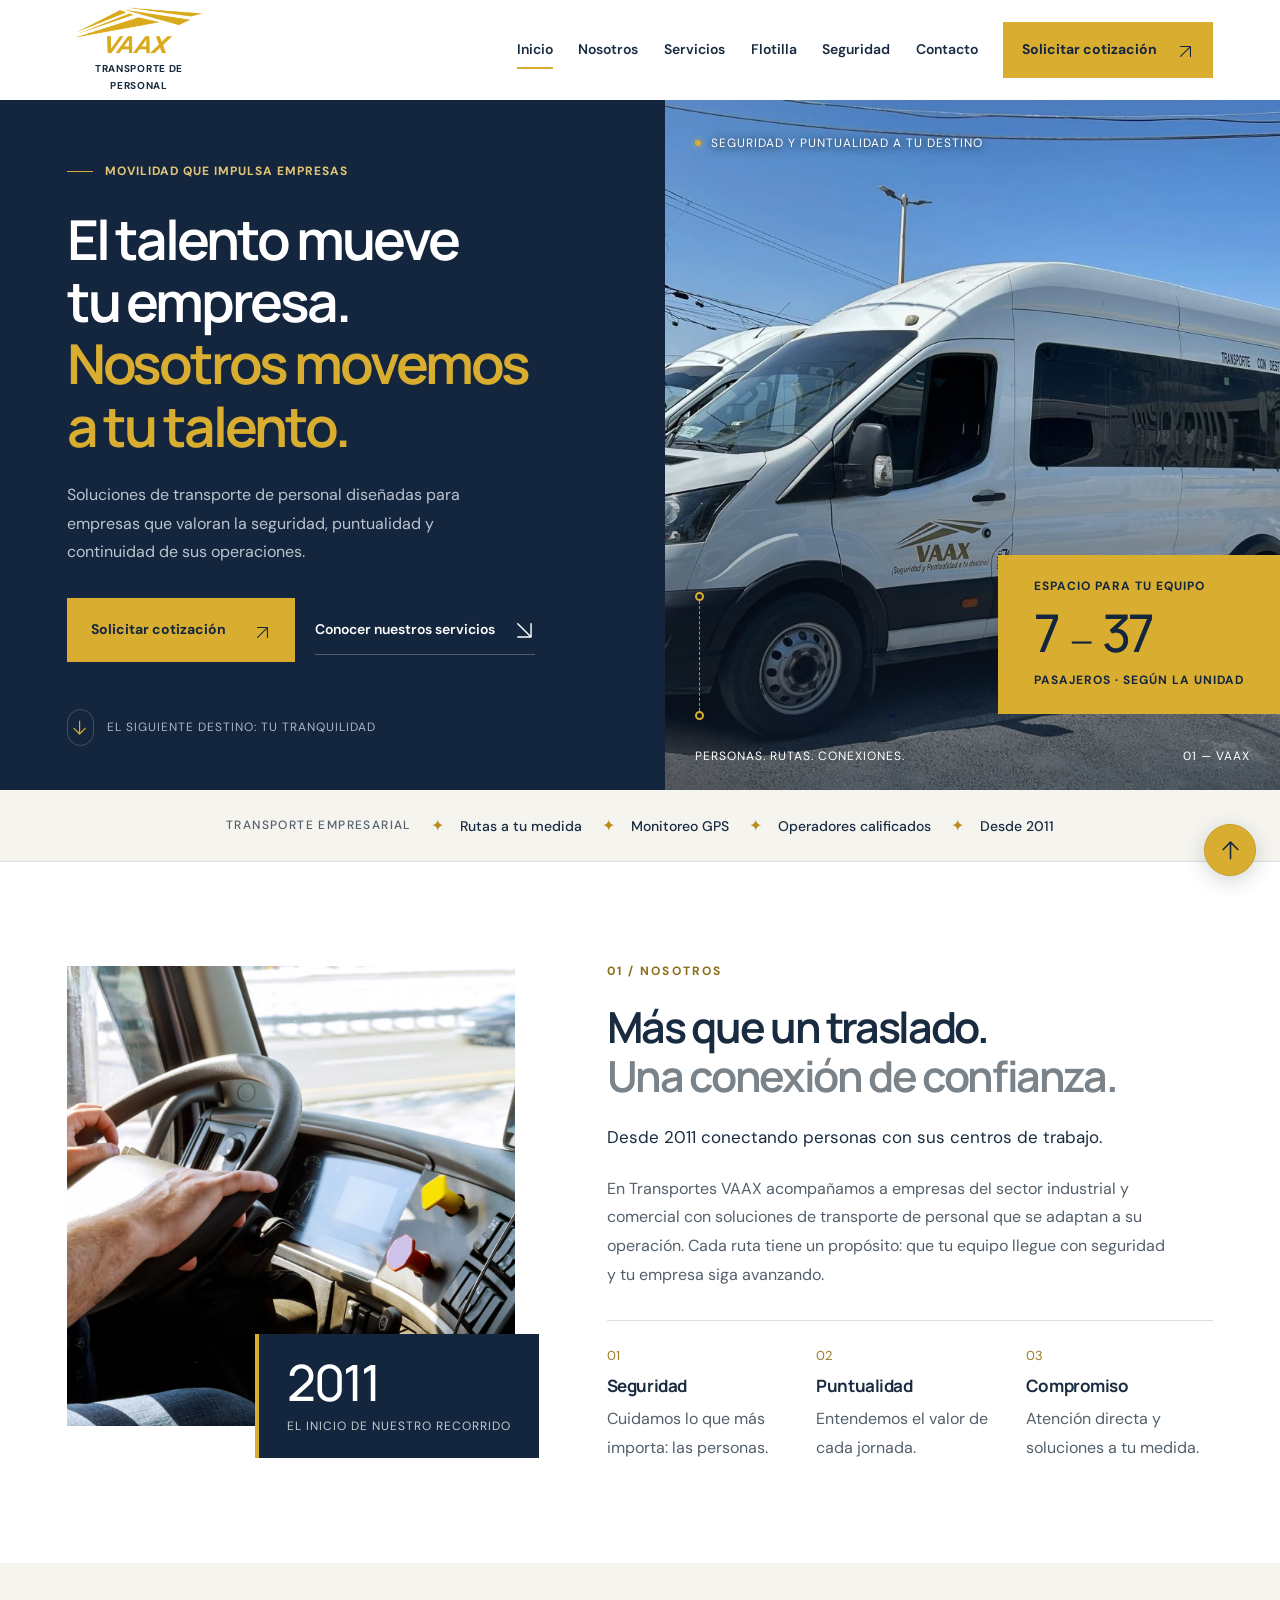
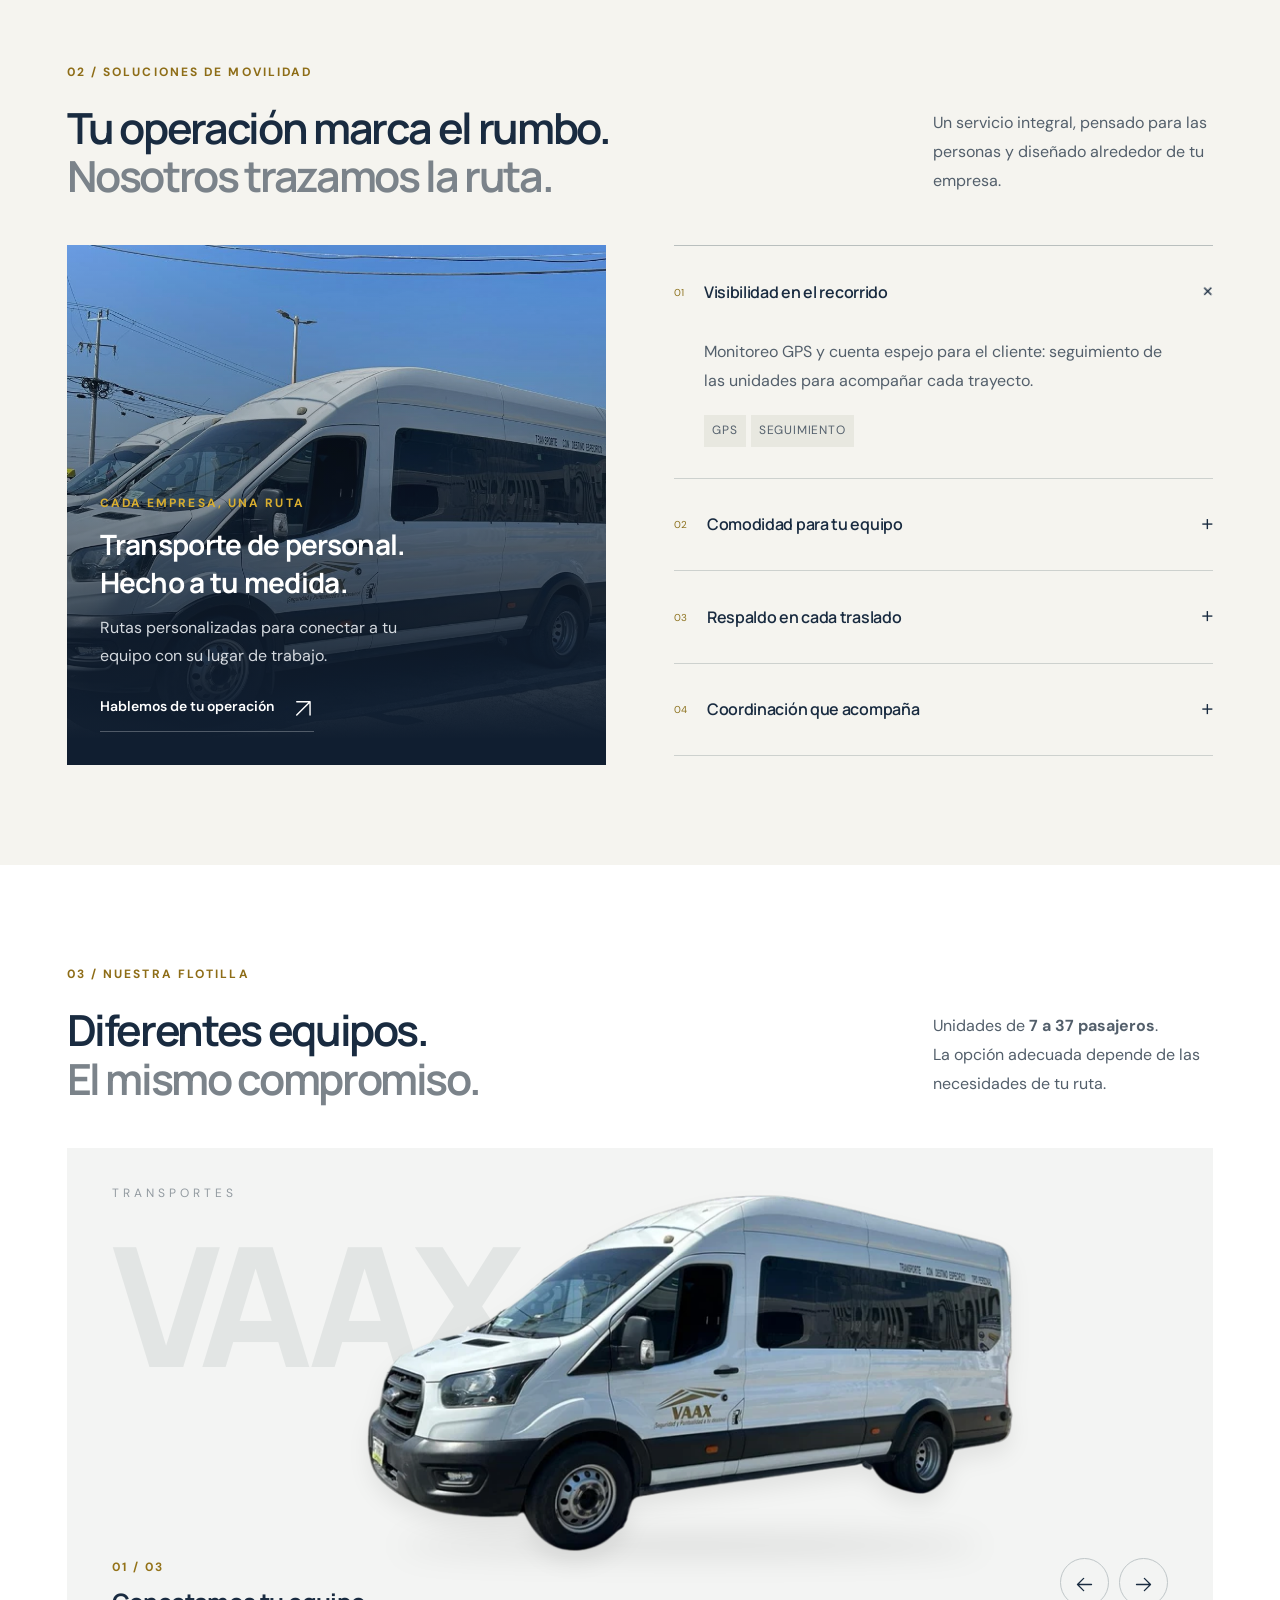
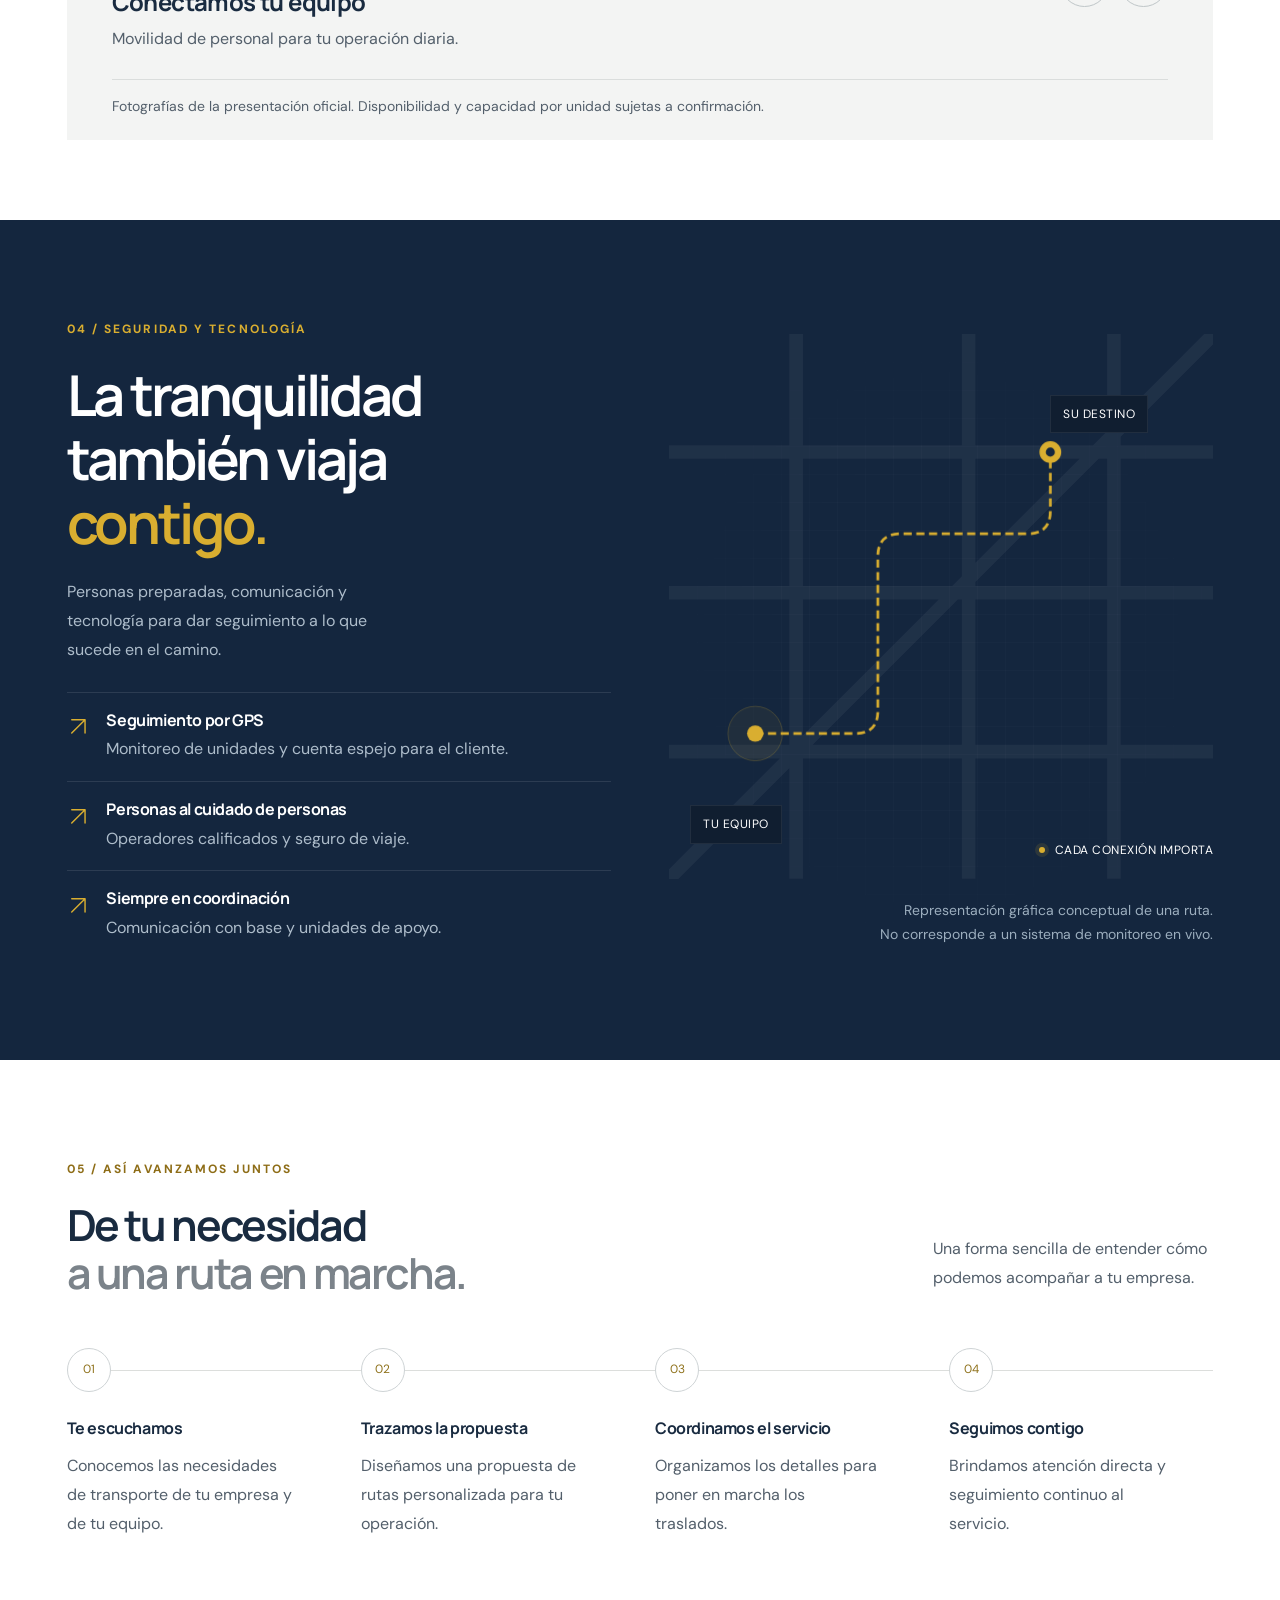
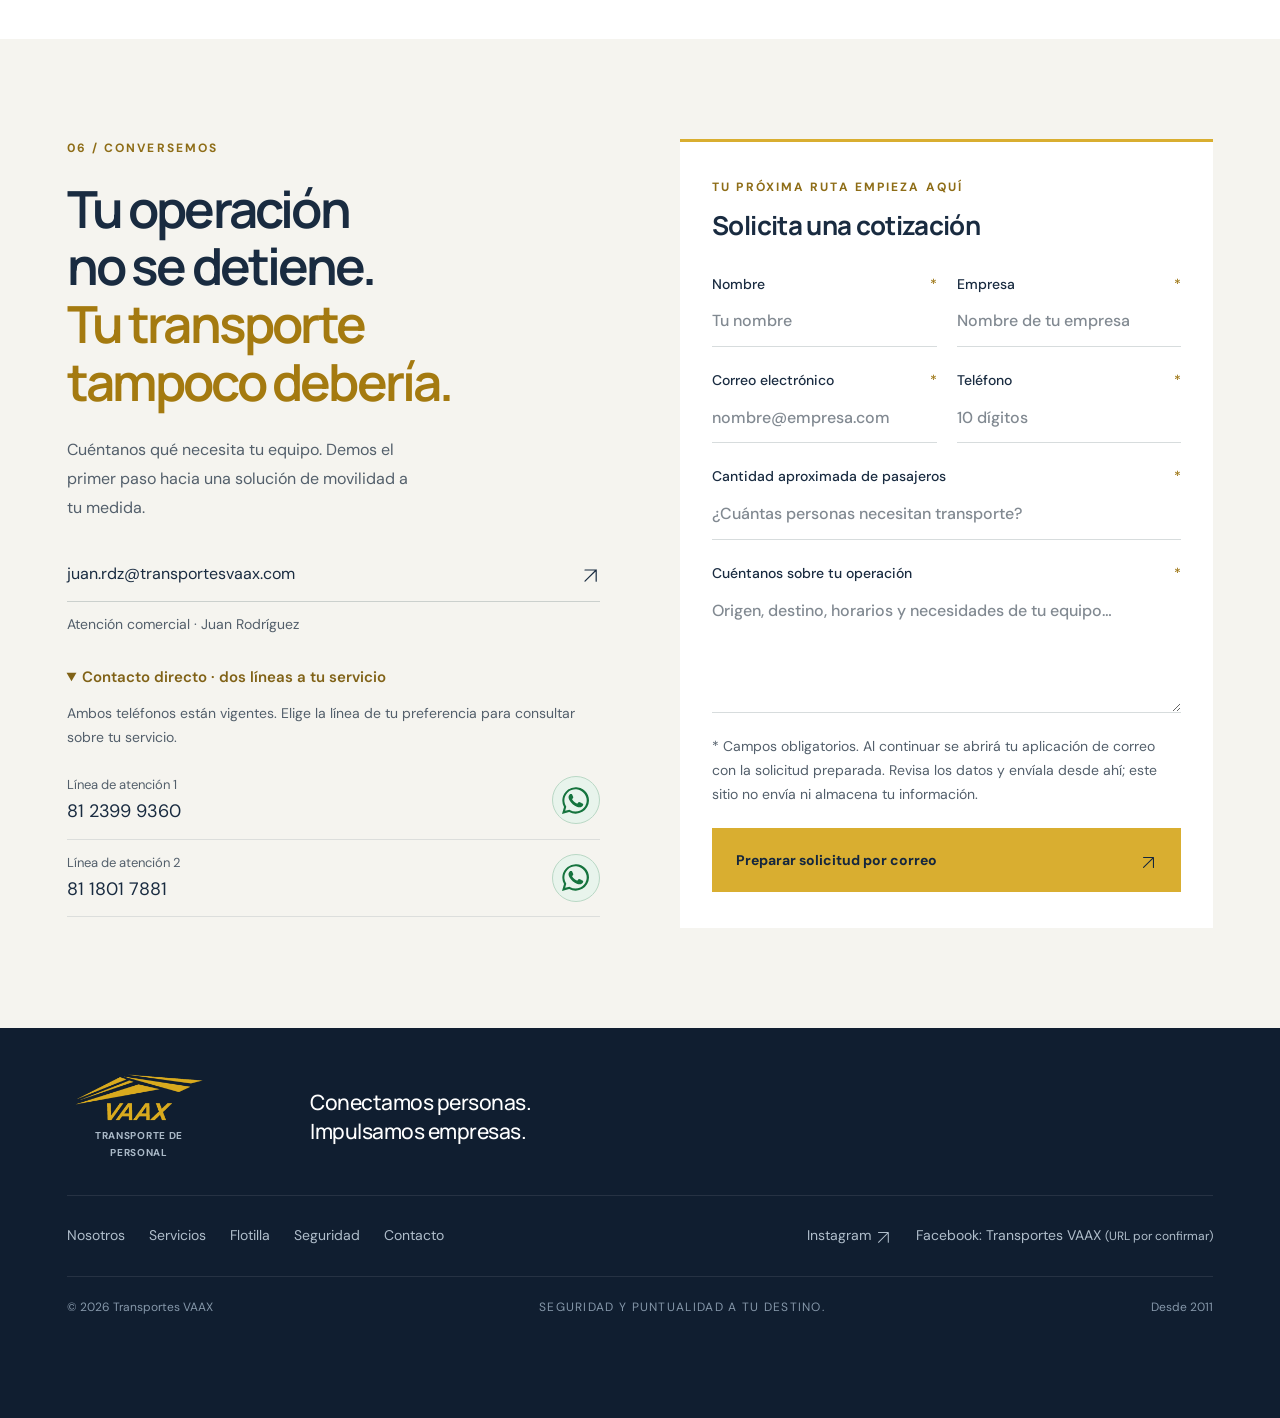
==== commit 27835005: "Improve text readability and add WhatsApp and fixed back-to-top icons" ====
--- a/transportes-vaax/index.html
+++ b/transportes-vaax/index.html
@@ -6,7 +6,7 @@
 <title>Transportes VAAX | Transporte de personal para empresas</title>
 <meta name="description" content="Desde 2011, Transportes VAAX conecta a tu equipo con su centro de trabajo. Transporte de personal, rutas personalizadas y unidades de 7 a 37 pasajeros.">
 <link rel="icon" href="assets/icons/favicon.svg" type="image/svg+xml">
-<link rel="stylesheet" href="css/styles.css"><noscript><style>@media(max-width:800px){.header{position:relative;height:auto;flex-wrap:wrap;padding-top:15px;padding-bottom:15px}.menu-toggle{display:none}.nav{position:static;display:flex;flex-wrap:wrap;box-shadow:none;padding:0;gap:12px}.nav>a:not(.button){font-size:12px;padding:5px}.nav-cta{margin:0}}</style></noscript><script src="js/main.js" defer></script>
+<link rel="stylesheet" href="css/styles.css"><noscript><style>@media(max-width:1100px){.header{position:relative;height:auto;flex-wrap:wrap;padding-top:15px;padding-bottom:15px}.menu-toggle{display:none}.nav{position:static;display:flex;flex-wrap:wrap;box-shadow:none;padding:0;gap:12px}.nav>a:not(.button){font-size:12px;padding:5px}.nav-cta{margin:0}}</style></noscript><script src="js/main.js" defer></script>
 </head>
 <body>
 <a class="skip-link" href="#contenido">Saltar al contenido</a>
@@ -27,7 +27,8 @@
 <section class="fleet section" id="flotilla" aria-labelledby="fleet-title"><div class="section-heading reveal"><div><p class="eyebrow">03 / NUESTRA FLOTILLA</p><h2 id="fleet-title">Diferentes equipos.<br><span>El mismo compromiso.</span></h2></div><p>Unidades de <strong>7 a 37 pasajeros</strong>.<br>La opción adecuada depende de las necesidades de tu ruta.</p></div><div class="fleet-stage reveal" role="region" aria-roledescription="carrusel" aria-label="Fotografías de unidades VAAX"><div class="fleet-label"><span>TRANSPORTES</span><strong>VAAX</strong></div><div class="fleet-image-wrap"><img id="fleet-image" src="assets/images/flotilla-2.webp" alt="Vista lateral de una unidad de transporte de personal VAAX" width="900" height="650" loading="lazy"></div><div class="fleet-bottom"><div aria-live="polite" aria-atomic="true"><p class="eyebrow" id="fleet-count">01 / 03</p><h3 id="fleet-name">Conectamos tu equipo</h3><p id="fleet-description">Movilidad de personal para tu operación diaria.</p></div><div class="fleet-controls"><button class="circle-button" id="fleet-prev" aria-label="Ver unidad anterior"><svg class="icon" viewBox="0 0 24 24" aria-hidden="true"><path d="M20 12H4M11 5l-7 7 7 7"/></svg></button><button class="circle-button" id="fleet-next" aria-label="Ver siguiente unidad"><svg class="icon" viewBox="0 0 24 24" aria-hidden="true"><path d="M4 12h16M13 5l7 7-7 7"/></svg></button></div></div><p class="fleet-note">Fotografías de la presentación oficial. Disponibilidad y capacidad por unidad sujetas a confirmación.</p></div></section>
 <section class="security section" id="seguridad" aria-labelledby="security-title"><div class="security-copy reveal"><p class="eyebrow">04 / SEGURIDAD Y TECNOLOGÍA</p><h2 id="security-title">La tranquilidad<br>también viaja<br><em>contigo.</em></h2><p>Personas preparadas, comunicación y tecnología para dar seguimiento a lo que sucede en el camino.</p><ul class="security-list"><li><span aria-hidden="true"><svg class="icon" viewBox="0 0 24 24" aria-hidden="true"><path d="M5 19 19 5M5 5h14v14"/></svg></span><div><h3>Seguimiento por GPS</h3><p>Monitoreo de unidades y cuenta espejo para el cliente.</p></div></li><li><span aria-hidden="true"><svg class="icon" viewBox="0 0 24 24" aria-hidden="true"><path d="M5 19 19 5M5 5h14v14"/></svg></span><div><h3>Personas al cuidado de personas</h3><p>Operadores calificados y seguro de viaje.</p></div></li><li><span aria-hidden="true"><svg class="icon" viewBox="0 0 24 24" aria-hidden="true"><path d="M5 19 19 5M5 5h14v14"/></svg></span><div><h3>Siempre en coordinación</h3><p>Comunicación con base y unidades de apoyo.</p></div></li></ul></div><div class="route-art reveal"><div class="map-grid" aria-hidden="true"></div><svg viewBox="0 0 600 600" aria-hidden="true"><path class="map-street" d="M0 130H600M0 285H600M0 460H600M140 0V600M330 0V600M490 0V600M0 600L600 0"/><path class="route-line" d="M95 440H205Q230 440 230 415V245Q230 220 255 220H395Q420 220 420 195V130"/><circle class="route-halo" cx="95" cy="440" r="30"/><circle cx="95" cy="440" r="9" fill="#d9ae30"/><circle cx="420" cy="130" r="12" fill="#d9ae30"/><circle cx="420" cy="130" r="5" fill="#14263e"/></svg><span class="map-label start-label">TU EQUIPO</span><span class="map-label end-label">SU DESTINO</span><div class="map-caption"><span class="live-dot"></span> CADA CONEXIÓN IMPORTA</div><p class="map-disclaimer">Representación gráfica conceptual de una ruta.<br>No corresponde a un sistema de monitoreo en vivo.</p></div></section>
 <section class="section process" aria-labelledby="process-title"><div class="section-heading reveal"><div><p class="eyebrow">05 / ASÍ AVANZAMOS JUNTOS</p><h2 id="process-title">De tu necesidad<br><span>a una ruta en marcha.</span></h2></div><p>Una forma sencilla de entender cómo podemos acompañar a tu empresa.</p></div><ol class="process-steps"><li class="reveal"><span>01</span><h3>Te escuchamos</h3><p>Conocemos las necesidades de transporte de tu empresa y de tu equipo.</p></li><li class="reveal"><span>02</span><h3>Trazamos la propuesta</h3><p>Diseñamos una propuesta de rutas personalizada para tu operación.</p></li><li class="reveal"><span>03</span><h3>Coordinamos el servicio</h3><p>Organizamos los detalles para poner en marcha los traslados.</p></li><li class="reveal"><span>04</span><h3>Seguimos contigo</h3><p>Brindamos atención directa y seguimiento continuo al servicio.</p></li></ol></section>
-<section class="contact section" id="contacto" aria-labelledby="contact-title"><div class="contact-copy reveal"><p class="eyebrow">06 / CONVERSEMOS</p><h2 id="contact-title">Tu operación<br>no se detiene.<br><em>Tu transporte<br>tampoco debería.</em></h2><p>Cuéntanos qué necesita tu equipo. Demos el primer paso hacia una solución de movilidad a tu medida.</p><a class="contact-email" href="mailto:juan.rdz@transportesvaax.com">juan.rdz@transportesvaax.com <span aria-hidden="true"><svg class="icon" viewBox="0 0 24 24" aria-hidden="true"><path d="M5 19 19 5M5 5h14v14"/></svg></span></a><p class="contact-person">Atención comercial · Juan Rodríguez</p><details class="phone-details" open><summary>Contacto directo · dos líneas a tu servicio</summary><p>Ambos teléfonos están vigentes. Elige la línea de tu preferencia para consultar sobre tu servicio.</p><div class="phone-row"><div><span>Línea de atención 1</span><a href="tel:+528123999360">81 2399 9360</a></div><a class="whatsapp-link" target="_blank" rel="noopener noreferrer" href="https://wa.me/528123999360?text=Hola%2C%20quisiera%20solicitar%20una%20cotizaci%C3%B3n%20de%20transporte%20de%20personal%20para%20mi%20empresa.">WhatsApp <svg class="icon" viewBox="0 0 24 24" aria-hidden="true"><path d="M5 19 19 5M5 5h14v14"/></svg></a></div><div class="phone-row"><div><span>Línea de atención 2</span><a href="tel:+528118017881">81 1801 7881</a></div><a class="whatsapp-link" target="_blank" rel="noopener noreferrer" href="https://wa.me/528118017881?text=Hola%2C%20quisiera%20solicitar%20una%20cotizaci%C3%B3n%20de%20transporte%20de%20personal%20para%20mi%20empresa.">WhatsApp <svg class="icon" viewBox="0 0 24 24" aria-hidden="true"><path d="M5 19 19 5M5 5h14v14"/></svg></a></div></details></div><form class="quote-form reveal" id="quote-form"><p class="eyebrow">TU PRÓXIMA RUTA EMPIEZA AQUÍ</p><h3>Solicita una cotización</h3><div class="form-grid"><label>Nombre <span>*</span><input autocomplete="name" name="nombre" required maxlength="100" placeholder="Tu nombre"></label><label>Empresa <span>*</span><input autocomplete="organization" name="empresa" required maxlength="150" placeholder="Nombre de tu empresa"></label><label>Correo electrónico <span>*</span><input type="email" autocomplete="email" name="correo" required maxlength="200" placeholder="nombre@empresa.com"></label><label>Teléfono <span>*</span><input type="tel" autocomplete="tel" name="telefono" required maxlength="30" placeholder="10 dígitos"></label><label class="full-width">Cantidad aproximada de pasajeros <span>*</span><input type="number" name="pasajeros" required min="1" max="100000" step="1" placeholder="¿Cuántas personas necesitan transporte?"></label><label class="full-width">Cuéntanos sobre tu operación <span>*</span><textarea name="mensaje" required maxlength="2000" rows="4" placeholder="Origen, destino, horarios y necesidades de tu equipo…"></textarea></label></div><p class="form-note">* Campos obligatorios. Al continuar se abrirá tu aplicación de correo con la solicitud preparada. Revisa los datos y envíala desde ahí; este sitio no envía ni almacena tu información.</p><button class="button button-gold" type="submit">Preparar solicitud por correo <span aria-hidden="true"><svg class="icon" viewBox="0 0 24 24" aria-hidden="true"><path d="M5 19 19 5M5 5h14v14"/></svg></span></button><p class="form-status" id="form-status" role="status"></p><noscript><p>Para preparar la solicitud automáticamente activa JavaScript, o escribe a <a href="mailto:juan.rdz@transportesvaax.com">juan.rdz@transportesvaax.com</a>.</p></noscript></form></section>
+<section class="contact section" id="contacto" aria-labelledby="contact-title"><div class="contact-copy reveal"><p class="eyebrow">06 / CONVERSEMOS</p><h2 id="contact-title">Tu operación<br>no se detiene.<br><em>Tu transporte<br>tampoco debería.</em></h2><p>Cuéntanos qué necesita tu equipo. Demos el primer paso hacia una solución de movilidad a tu medida.</p><a class="contact-email" href="mailto:juan.rdz@transportesvaax.com">juan.rdz@transportesvaax.com <span aria-hidden="true"><svg class="icon" viewBox="0 0 24 24" aria-hidden="true"><path d="M5 19 19 5M5 5h14v14"/></svg></span></a><p class="contact-person">Atención comercial · Juan Rodríguez</p><details class="phone-details" open><summary>Contacto directo · dos líneas a tu servicio</summary><p>Ambos teléfonos están vigentes. Elige la línea de tu preferencia para consultar sobre tu servicio.</p><div class="phone-row"><div><span>Línea de atención 1</span><a href="tel:+528123999360">81 2399 9360</a></div><a class="whatsapp-link" aria-label="Abrir WhatsApp al 81 2399 9360" title="WhatsApp: 81 2399 9360" target="_blank" rel="noopener noreferrer" href="https://wa.me/528123999360?text=Hola%2C%20quisiera%20solicitar%20una%20cotizaci%C3%B3n%20de%20transporte%20de%20personal%20para%20mi%20empresa."><svg class="whatsapp-icon" viewBox="0 0 24 24" aria-hidden="true"><path d="M20.5 3.5A11.9 11.9 0 0 0 1.8 17.8L0 24l6.4-1.7A12 12 0 0 0 24 11.9c0-3.2-1.2-6.2-3.5-8.4ZM12 21.8a9.8 9.8 0 0 1-5-1.4l-.4-.2-3.8 1 1-3.7-.2-.4A9.9 9.9 0 1 1 12 21.8Zm5.5-7.4c-.3-.2-1.8-.9-2.1-1-.3-.1-.5-.2-.7.2l-.9 1c-.2.2-.3.2-.6.1a8.1 8.1 0 0 1-2.4-1.5 9 9 0 0 1-1.7-2.1c-.2-.3 0-.5.1-.6l.5-.6.3-.5c.1-.2 0-.4 0-.6L9 6.7c-.2-.5-.5-.5-.7-.5h-.6c-.2 0-.5.1-.8.4-.3.3-1.1 1.1-1.1 2.6 0 1.6 1.2 3 1.3 3.2.2.2 2.3 3.5 5.6 4.9.8.3 1.4.5 1.8.6.8.2 1.5.2 2.1.1.6-.1 1.8-.8 2-1.5.3-.7.3-1.3.2-1.5-.1-.1-.3-.2-.6-.4Z"/></svg></a></div><div class="phone-row"><div><span>Línea de atención 2</span><a href="tel:+528118017881">81 1801 7881</a></div><a class="whatsapp-link" aria-label="Abrir WhatsApp al 81 1801 7881" title="WhatsApp: 81 1801 7881" target="_blank" rel="noopener noreferrer" href="https://wa.me/528118017881?text=Hola%2C%20quisiera%20solicitar%20una%20cotizaci%C3%B3n%20de%20transporte%20de%20personal%20para%20mi%20empresa."><svg class="whatsapp-icon" viewBox="0 0 24 24" aria-hidden="true"><path d="M20.5 3.5A11.9 11.9 0 0 0 1.8 17.8L0 24l6.4-1.7A12 12 0 0 0 24 11.9c0-3.2-1.2-6.2-3.5-8.4ZM12 21.8a9.8 9.8 0 0 1-5-1.4l-.4-.2-3.8 1 1-3.7-.2-.4A9.9 9.9 0 1 1 12 21.8Zm5.5-7.4c-.3-.2-1.8-.9-2.1-1-.3-.1-.5-.2-.7.2l-.9 1c-.2.2-.3.2-.6.1a8.1 8.1 0 0 1-2.4-1.5 9 9 0 0 1-1.7-2.1c-.2-.3 0-.5.1-.6l.5-.6.3-.5c.1-.2 0-.4 0-.6L9 6.7c-.2-.5-.5-.5-.7-.5h-.6c-.2 0-.5.1-.8.4-.3.3-1.1 1.1-1.1 2.6 0 1.6 1.2 3 1.3 3.2.2.2 2.3 3.5 5.6 4.9.8.3 1.4.5 1.8.6.8.2 1.5.2 2.1.1.6-.1 1.8-.8 2-1.5.3-.7.3-1.3.2-1.5-.1-.1-.3-.2-.6-.4Z"/></svg></a></div></details></div><form class="quote-form reveal" id="quote-form"><p class="eyebrow">TU PRÓXIMA RUTA EMPIEZA AQUÍ</p><h3>Solicita una cotización</h3><div class="form-grid"><label>Nombre <span>*</span><input autocomplete="name" name="nombre" required maxlength="100" placeholder="Tu nombre"></label><label>Empresa <span>*</span><input autocomplete="organization" name="empresa" required maxlength="150" placeholder="Nombre de tu empresa"></label><label>Correo electrónico <span>*</span><input type="email" autocomplete="email" name="correo" required maxlength="200" placeholder="nombre@empresa.com"></label><label>Teléfono <span>*</span><input type="tel" autocomplete="tel" name="telefono" required maxlength="30" placeholder="10 dígitos"></label><label class="full-width">Cantidad aproximada de pasajeros <span>*</span><input type="number" name="pasajeros" required min="1" max="100000" step="1" placeholder="¿Cuántas personas necesitan transporte?"></label><label class="full-width">Cuéntanos sobre tu operación <span>*</span><textarea name="mensaje" required maxlength="2000" rows="4" placeholder="Origen, destino, horarios y necesidades de tu equipo…"></textarea></label></div><p class="form-note">* Campos obligatorios. Al continuar se abrirá tu aplicación de correo con la solicitud preparada. Revisa los datos y envíala desde ahí; este sitio no envía ni almacena tu información.</p><button class="button button-gold" type="submit">Preparar solicitud por correo <span aria-hidden="true"><svg class="icon" viewBox="0 0 24 24" aria-hidden="true"><path d="M5 19 19 5M5 5h14v14"/></svg></span></button><p class="form-status" id="form-status" role="status"></p><noscript><p>Para preparar la solicitud automáticamente activa JavaScript, o escribe a <a href="mailto:juan.rdz@transportesvaax.com">juan.rdz@transportesvaax.com</a>.</p></noscript></form></section>
 </main>
-<footer class="footer"><div class="footer-top"><a class="brand" href="#inicio" aria-label="Volver al inicio"><img src="assets/logo/vaax.png" alt="VAAX" width="480" height="184"><span>TRANSPORTE DE PERSONAL</span></a><p>Conectamos personas.<br>Impulsamos empresas.</p><a class="back-top" href="#inicio">Volver al inicio <span aria-hidden="true"><svg class="icon" viewBox="0 0 24 24" aria-hidden="true"><path d="M12 20V4M5 11l7-7 7 7"/></svg></span></a></div><div class="footer-links"><nav aria-label="Navegación de pie de página"><a href="#nosotros">Nosotros</a><a href="#servicios">Servicios</a><a href="#flotilla">Flotilla</a><a href="#seguridad">Seguridad</a><a href="#contacto">Contacto</a></nav><div><a href="https://www.instagram.com/transportes.vaax/" target="_blank" rel="noopener noreferrer">Instagram <svg class="icon" viewBox="0 0 24 24" aria-hidden="true"><path d="M5 19 19 5M5 5h14v14"/></svg></a><span>Facebook: Transportes VAAX <small>(URL por confirmar)</small></span></div></div><div class="footer-bottom"><span>© <span id="year">2026</span> Transportes VAAX</span><span>SEGURIDAD Y PUNTUALIDAD A TU DESTINO.</span><span>Desde 2011</span></div></footer>
+<footer class="footer"><div class="footer-top"><a class="brand" href="#inicio" aria-label="Volver al inicio"><img src="assets/logo/vaax.png" alt="VAAX" width="480" height="184"><span>TRANSPORTE DE PERSONAL</span></a><p>Conectamos personas.<br>Impulsamos empresas.</p></div><div class="footer-links"><nav aria-label="Navegación de pie de página"><a href="#nosotros">Nosotros</a><a href="#servicios">Servicios</a><a href="#flotilla">Flotilla</a><a href="#seguridad">Seguridad</a><a href="#contacto">Contacto</a></nav><div><a href="https://www.instagram.com/transportes.vaax/" target="_blank" rel="noopener noreferrer">Instagram <svg class="icon" viewBox="0 0 24 24" aria-hidden="true"><path d="M5 19 19 5M5 5h14v14"/></svg></a><span>Facebook: Transportes VAAX <small>(URL por confirmar)</small></span></div></div><div class="footer-bottom"><span>© <span id="year">2026</span> Transportes VAAX</span><span>SEGURIDAD Y PUNTUALIDAD A TU DESTINO.</span><span>Desde 2011</span></div></footer>
+<a class="back-top" href="#inicio" aria-label="Volver al inicio" title="Volver al inicio"><svg class="icon" viewBox="0 0 24 24" aria-hidden="true"><path d="M12 20V4M5 11l7-7 7 7"/></svg></a>
 </body></html>
--- a/transportes-vaax/css/styles.css
+++ b/transportes-vaax/css/styles.css
@@ -1,13 +1,41 @@
 @font-face{font-family:Manrope;font-style:normal;font-weight:200 800;font-display:swap;src:url(../assets/fonts/manrope.woff2) format("woff2")}
 @font-face{font-family:"DM Sans";font-style:normal;font-weight:100 1000;font-display:swap;src:url(../assets/fonts/dm-sans.woff2) format("woff2")}
 :root{--navy:#14263e;--navy-deep:#101e30;--gold:#d9ae30;--ink:#192b40;--muted:#65707a;--cream:#f5f4ef;--line:#dcdedc;--white:#fff;--pad:clamp(24px,5.2vw,100px)}
-*{box-sizing:border-box}html{scroll-behavior:smooth;scroll-padding-top:100px}body{margin:0;color:var(--ink);background:#fff;font-family:'DM Sans',Arial,sans-serif;font-size:15px;line-height:1.7}h1,h2,h3,p{margin:0}h1,h2,h3{font-family:Manrope,Arial,sans-serif}h1,h2{font-weight:650;letter-spacing:-.055em;line-height:1.13}h2{font-size:clamp(32px,3.35vw,54px)}h2 span{color:#7b838a}h3{line-height:1.35;letter-spacing:-.025em}a{color:inherit;text-decoration:none}button,input,textarea{font:inherit}button,a,input,textarea,summary{-webkit-tap-highlight-color:transparent}button{cursor:pointer}button:disabled{cursor:default}img{max-width:100%;display:block}button{color:inherit}a:focus-visible,button:focus-visible,summary:focus-visible,input:focus-visible,textarea:focus-visible{outline:3px solid #b78b13;outline-offset:5px}::selection{background:var(--gold);color:var(--navy)}.skip-link{position:fixed;top:-100px;left:20px;z-index:100;background:var(--gold);padding:10px 20px}.skip-link:focus{top:10px}.scroll-progress{position:fixed;left:0;top:0;height:3px;background:var(--gold);width:0;z-index:60}.header{position:sticky;top:0;z-index:50;height:100px;padding:0 var(--pad);display:flex;align-items:center;justify-content:space-between;background:#fff;gap:30px;transition:box-shadow .3s,height .3s}.header.scrolled{box-shadow:0 3px 25px #14263e0c;height:84px}.brand{display:flex;flex-direction:column;align-items:center;flex-shrink:0;width:145px}.brand img{width:128px;height:auto}.brand>span{font-size:7px;font-weight:700;letter-spacing:1.8px;margin-top:5px}.nav{display:flex;align-items:center;gap:clamp(16px,2vw,32px)}.nav>a:not(.button){font-size:12px;font-weight:600;position:relative}.nav>a:not(.button):after{content:'';position:absolute;bottom:-7px;left:0;width:0;height:2px;background:var(--gold);transition:width .2s}.nav>a:hover:after,.nav>a.active:after{width:100%}.button{display:inline-flex;align-items:center;justify-content:space-between;gap:28px;padding:17px 23px;font-size:12px;font-weight:700;line-height:1.4;border:1px solid transparent;transition:background .25s,transform .25s}.button span{font-size:20px;font-weight:400}.button-gold{background:var(--gold);color:var(--navy)}.button-gold:hover{background:#ebbf43;transform:translateY(-2px)}.nav-cta{padding:13px 18px;gap:20px}.menu-toggle{display:none}.hero{display:grid;grid-template-columns:1.08fr 1fr;background:var(--navy);color:#fff;min-height:690px}.hero-copy{padding:62px 28px 32px var(--pad);position:relative}.eyebrow{font-size:10px;letter-spacing:2.1px;font-weight:700;line-height:1.5}.hero .eyebrow{color:#e1c777;display:flex;align-items:center;gap:12px}.small-line{width:26px;height:1px;background:var(--gold)}h1{font-size:clamp(42px,4.3vw,72px);margin:28px 0 24px}em{font-style:normal;color:var(--gold)}.hero-description{max-width:410px;font-size:13px;color:#bbc4ce;line-height:1.9}.hero-actions{display:flex;align-items:center;gap:27px;margin-top:31px;flex-wrap:wrap}.text-link{font-size:11px;font-weight:600;display:inline-flex;align-items:center;gap:18px;border-bottom:1px solid #a0a7ae70;padding:8px 0;transition:gap .25s}.text-link:hover{gap:25px}.text-link span{font-size:19px}.scroll-cue{display:flex;align-items:center;gap:13px;font-size:8px;letter-spacing:1.7px;margin-top:47px;color:#aab7c5}.scroll-cue>span{display:grid;place-items:center;width:27px;height:37px;border:1px solid #ffffff30;border-radius:20px;font-size:15px;color:var(--gold)}.hero-visual{position:relative;min-width:0;overflow:hidden}.hero-photo{height:100%;width:100%;object-fit:cover;object-position:55% center;position:absolute;inset:0}.photo-shade{position:absolute;inset:0;background:linear-gradient(180deg,#14263e25 0%,transparent 40%,#101e30a8 100%)}.image-caption{position:absolute;top:33px;left:30px;right:20px;display:flex;align-items:center;gap:10px;color:#fff;font-size:8px;letter-spacing:1.4px;text-shadow:0 1px 8px #000}.live-dot{display:inline-block;width:6px;height:6px;flex-shrink:0;background:var(--gold);border-radius:50%;box-shadow:0 0 0 4px #d9ae3020}.hero-photo-bottom{position:absolute;bottom:24px;left:30px;right:30px;display:flex;justify-content:space-between;font-size:8px;letter-spacing:1px}.capacity{position:absolute;right:0;bottom:76px;padding:21px 36px 24px;background:var(--gold);color:var(--navy);min-width:225px}.capacity>span,.capacity small{display:block;font-size:8px;letter-spacing:1.2px;font-weight:700}.capacity strong{font:500 52px/1.4 Manrope,Arial,sans-serif;letter-spacing:-3px}.capacity i{font-size:30px;font-style:normal;padding:0 5px}.hero-route{position:absolute;bottom:70px;left:30px;display:flex;flex-direction:column;align-items:center}.hero-route>span{width:9px;height:9px;border:2px solid var(--gold);border-radius:50%}.hero-route>i{height:110px;border-left:1px dashed #ffffff8c}.promise-strip{display:flex;justify-content:space-between;gap:20px;align-items:center;padding:22px var(--pad);background:var(--cream);border-bottom:1px solid var(--line);font-size:10px;font-weight:500}.promise-strip>span:first-child{letter-spacing:1.4px;font-size:8px;color:var(--muted)}.promise-strip b{color:#b88c16;margin-right:12px;font-size:16px;font-weight:400}.section{padding:100px var(--pad)}.about{display:grid;grid-template-columns:.85fr 1.15fr;gap:8%;align-items:center}.about-image{position:relative;padding-bottom:32px}.about-image>img{width:100%;height:460px;object-fit:cover;object-position:58% center}.year-stamp{position:absolute;right:-24px;bottom:0;background:var(--navy);padding:20px 28px;color:white;border-left:4px solid var(--gold)}.year-stamp strong{display:block;font:500 50px/1.15 Manrope,sans-serif;letter-spacing:-2px}.year-stamp span{font-size:7px;letter-spacing:1px;color:#c4cbd1}.about-copy>.eyebrow,.section-heading .eyebrow{color:#8e6d17;margin-bottom:23px}.about-copy>p:not(.eyebrow){color:var(--muted);font-size:13px;margin-top:22px;max-width:560px}.about-copy>.lead{font-size:17px!important;color:var(--ink)!important;line-height:1.6}.values{display:grid;grid-template-columns:repeat(3,1fr);gap:20px;border-top:1px solid var(--line);margin-top:30px;padding-top:20px}.values span{font-size:9px;color:#9b7a22}.values h3{font-size:13px;margin:7px 0}.values p{font-size:10px;line-height:1.7;color:var(--muted)}.services{background:var(--cream)}.section-heading{display:flex;justify-content:space-between;gap:50px;align-items:flex-end;margin-bottom:45px}.section-heading>p{max-width:280px;color:var(--muted);font-size:12px;line-height:1.9;padding-bottom:5px}.service-layout{display:grid;grid-template-columns:1fr 1fr;gap:6%}.service-feature{position:relative;min-height:480px;background:var(--navy);color:#fff;overflow:hidden}.service-feature>img{width:100%;height:100%;object-fit:cover;position:absolute;inset:0;transition:transform .7s}.service-feature:after{content:'';position:absolute;inset:0;background:linear-gradient(180deg,#101e3000,#101e30ed)}.service-feature:hover>img{transform:scale(1.025)}.service-feature>div{position:absolute;bottom:33px;left:33px;right:33px;z-index:1}.service-feature .eyebrow{color:var(--gold);font-size:8px}.service-feature h3{font-size:28px;margin-top:14px}.service-feature p:not(.eyebrow){font-size:11px;max-width:300px;margin:12px 0;color:#d4d9df}.service-accordions{border-top:1px solid #b9bfbe}.service-accordions details{border-bottom:1px solid #cdd1ce}.service-accordions summary{display:flex;align-items:center;gap:20px;padding:27px 0;list-style:none;cursor:pointer;font-family:Manrope,sans-serif;font-size:16px;font-weight:600;letter-spacing:-.3px}.service-accordions summary::-webkit-details-marker{display:none}.service-number{font:400 10px 'DM Sans',sans-serif;color:#8d721e}.service-accordions summary b{margin-left:auto;font-size:22px;font-weight:400;transition:transform .3s}.service-accordions details[open] summary b{transform:rotate(45deg)}.details-content{padding:0 30px 26px;color:var(--muted);font-size:12px}.details-content p{margin-bottom:20px}.tag{display:inline-block;font-size:7px;letter-spacing:.8px;color:#54606c;background:#e8e8e0;padding:5px 8px;margin:0 5px 5px 0}.fleet{padding-bottom:80px}.fleet-stage{position:relative;background:#f3f4f3;overflow:hidden;padding:35px 45px 22px}.fleet-label{position:absolute;left:45px;top:36px;line-height:1}.fleet-label span{font-size:9px;letter-spacing:4px;color:#929aa0}.fleet-label strong{display:block;font:800 clamp(70px,13vw,190px)/1.25 Manrope,sans-serif;letter-spacing:-10px;color:#e2e5e4}.fleet-image-wrap{height:370px;display:flex;justify-content:center;align-items:center;position:relative;padding:10px 0 0 100px}.fleet-image-wrap:after{content:'';position:absolute;bottom:0;height:15px;width:55%;background:#0002;filter:blur(15px);border-radius:50%}.fleet-image-wrap img{max-height:100%;width:80%;object-fit:contain;position:relative;z-index:1;filter:drop-shadow(0 12px 10px #0001);transition:opacity .18s,transform .3s}.fleet-image-wrap img.changing{opacity:0;transform:translateX(12px)}.fleet-bottom{display:flex;justify-content:space-between;align-items:flex-end;gap:20px;margin-top:5px}.fleet-bottom .eyebrow{font-size:9px;color:#947319;margin-bottom:10px}.fleet-bottom h3{font-size:23px}.fleet-bottom p:not(.eyebrow){font-size:11px;color:var(--muted);margin-top:6px}.fleet-controls{display:flex;gap:10px}.circle-button{background:transparent;border:1px solid #bfc6c8;border-radius:50%;width:49px;height:49px;font-size:22px;transition:background .2s,border-color .2s}.circle-button:hover{background:var(--gold);border-color:var(--gold)}.fleet-note{font-size:9px;color:var(--muted);border-top:1px solid #dadddc;padding-top:15px;margin-top:25px}.security{background:var(--navy);color:#fff;display:grid;grid-template-columns:1fr 1fr;gap:5%;overflow:hidden}.security .eyebrow{color:var(--gold);margin-bottom:25px}.security h2{font-size:clamp(42px,4.4vw,68px)}.security-copy>p:not(.eyebrow){font-size:12px;color:#aebdcb;max-width:350px;margin-top:24px}.security-list{list-style:none;margin:27px 0 0;padding:0}.security-list li{display:flex;gap:17px;border-top:1px solid #ffffff1a;padding:17px 0}.security-list li>span{color:var(--gold);font-size:19px}.security-list h3{font-size:13px}.security-list p{font-size:10px;color:#aebdcb;margin-top:4px}.route-art{position:relative;align-self:center;aspect-ratio:1;min-width:0}.map-grid{position:absolute;inset:0;background-image:linear-gradient(#ffffff04 1px,transparent 1px),linear-gradient(90deg,#ffffff04 1px,transparent 1px);background-size:28px 28px;mask-image:radial-gradient(ellipse,#000 40%,transparent 75%)}.route-art svg{width:100%;height:100%;position:relative}.map-street{stroke:#ffffff0d;stroke-width:15;fill:none}.route-line{fill:none;stroke:var(--gold);stroke-width:3;stroke-dasharray:9 5}.route-halo{fill:#d9ae3010;stroke:#d9ae3040;stroke-width:1}.map-label{position:absolute;font-size:8px;letter-spacing:1.5px;background:var(--navy-deep);padding:8px 12px;border:1px solid #ffffff12}.start-label{left:8%;top:78%}.end-label{right:19%;top:13%}.map-caption{position:absolute;bottom:15%;right:1%;font-size:8px;letter-spacing:1.2px;display:flex;gap:10px;align-items:center}.map-disclaimer{position:absolute;bottom:0;right:0;font-size:8px;color:#9caebe;text-align:right}.process-steps{display:grid;grid-template-columns:repeat(4,1fr);list-style:none;padding:0;margin:50px 0 0;gap:30px;position:relative}.process-steps:before{content:'';position:absolute;top:22px;left:0;right:0;border-top:1px solid var(--line)}.process-steps li{position:relative}.process-steps li>span{display:grid;place-items:center;width:44px;height:44px;border:1px solid #ced3d5;background:#fff;border-radius:50%;font-size:10px;color:#8f721c;margin-bottom:26px;transition:background .3s}.process-steps li:hover>span{background:var(--gold);border-color:var(--gold)}.process-steps h3{font-size:16px;margin-bottom:13px}.process-steps p{color:var(--muted);font-size:12px;max-width:225px}.contact{background:var(--cream);display:grid;grid-template-columns:1fr 1fr;gap:7%}.contact-copy>.eyebrow{color:#8e6d17;margin-bottom:23px}.contact h2{font-size:clamp(36px,4vw,61px)}.contact h2 em{color:#a47a10}.contact-copy>p:not(.eyebrow){color:var(--muted);font-size:12px;max-width:350px;margin-top:25px}.contact-email{display:flex;justify-content:space-between;gap:15px;font-size:clamp(12px,1.25vw,18px);border-bottom:1px solid #cbd0cd;padding:13px 0;margin-top:25px;overflow-wrap:anywhere}.contact-copy>.contact-person{font-size:10px!important;margin-top:10px!important}.phone-details{margin-top:28px}.phone-details summary{font-size:11px;cursor:pointer;color:#806217;font-weight:600}.phone-details>p{font-size:10px;color:var(--muted);margin:12px 0}.phone-row{display:flex;align-items:center;justify-content:space-between;gap:15px;padding:12px 0;border-bottom:1px solid var(--line)}.phone-row>div>span{display:block;font-size:9px;color:var(--muted)}.phone-row>div>a{font-size:13px}.whatsapp-link{font-size:9px;text-decoration:underline;text-underline-offset:4px}.quote-form{background:white;padding:36px 32px;align-self:start;border-top:3px solid var(--gold)}.quote-form>.eyebrow{color:#8e6d17;font-size:8px}.quote-form h3{font-size:26px;margin:12px 0 30px}.form-grid{display:grid;grid-template-columns:1fr 1fr;gap:22px 20px}.form-grid label{font-size:10px;font-weight:500;display:flex;flex-direction:column;position:relative}.form-grid label>span{position:absolute;right:0;top:0;color:#9c7411}.form-grid input,.form-grid textarea{width:100%;min-width:0;border:0;border-bottom:1px solid #d7dcdd;padding:12px 0;border-radius:0;background:transparent;font-size:11px;color:var(--ink);resize:vertical}.form-grid input::placeholder,.form-grid textarea::placeholder{color:#818991;opacity:1}.form-grid input:focus,.form-grid textarea:focus{border-bottom-color:#a47a10}.full-width{grid-column:1/-1}.form-note{font-size:9px;color:var(--muted);margin:22px 0;line-height:1.8}.quote-form>.button{width:100%;text-align:left}.form-status{font-size:11px;color:#52613a;margin-top:15px}.form-status:empty{display:none}.footer{padding:45px var(--pad) 20px;background:var(--navy-deep);color:white}.footer-top{display:flex;align-items:center;justify-content:space-between;gap:30px;padding-bottom:34px;border-bottom:1px solid #ffffff17}.footer .brand>span{color:#aab9c7}.footer-top>p{font:500 21px/1.4 Manrope,sans-serif;letter-spacing:-.5px;margin-right:auto;margin-left:6%}.back-top{font-size:10px;display:flex;align-items:center;gap:30px}.back-top>span{font-size:22px;color:var(--gold)}.footer-links{display:flex;justify-content:space-between;gap:30px;padding:28px 0;color:#b0becb;font-size:10px}.footer-links nav{display:flex;gap:24px}.footer-links>div{display:flex;gap:25px}.footer-links small{font-size:8px}.footer a:hover{color:var(--gold)}.footer-bottom{border-top:1px solid #ffffff17;padding-top:20px;display:flex;justify-content:space-between;gap:15px;color:#8597a9;font-size:8px}.footer-bottom>span:nth-child(2){letter-spacing:1.3px}.js-ready .reveal{opacity:0;transform:translateY(22px);transition:opacity .7s,transform .7s}.js-ready .reveal.visible{opacity:1;transform:none}.hero-copy>*{animation:enter .75s both}.hero-copy>*:nth-child(2){animation-delay:.1s}.hero-copy>*:nth-child(3){animation-delay:.2s}.hero-copy>*:nth-child(4){animation-delay:.3s}.hero-copy>*:nth-child(5){animation-delay:.4s}@keyframes enter{from{opacity:0;transform:translateY(15px)}to{opacity:1;transform:none}}
-@media(min-width:1600px){.hero{min-height:810px}.hero-copy{padding-top:85px}.hero-description{font-size:15px}.hero-actions{margin-top:40px}.scroll-cue{margin-top:65px}.section{padding-top:120px;padding-bottom:120px}}
-@media(max-width:1100px){.header{padding:0 28px;gap:20px}.nav{gap:18px}.nav>a:not(.button){font-size:10px}.brand{width:115px}.brand img{width:110px}.brand>span{font-size:6px;letter-spacing:1.3px}.nav-cta{font-size:10px;padding:12px;gap:12px}.hero{min-height:660px}.hero-copy{padding-top:50px}.hero-actions{gap:15px}.hero-actions .button{padding:15px;gap:15px}.hero-actions .text-link{font-size:10px;gap:10px}.capacity{padding:17px 25px;min-width:200px}.hero-description{padding-right:15px}.about{gap:7%}.about-image>img{height:440px}.section{padding-top:80px;padding-bottom:80px}.values{gap:12px}.fleet-image-wrap{height:320px}.footer-links{flex-wrap:wrap}}
-@media(max-width:800px){html{scroll-padding-top:82px}.header,.header.scrolled{height:80px;padding:0 24px}.brand{width:113px}.menu-toggle{display:flex;flex-direction:column;justify-content:center;gap:6px;background:none;border:1px solid var(--line);width:44px;height:42px;padding:11px}.menu-toggle span{height:1px;background:var(--navy);width:20px;transition:transform .2s}.menu-toggle[aria-expanded=true] span:first-child{transform:translateY(3.5px) rotate(45deg)}.menu-toggle[aria-expanded=true] span:last-child{transform:translateY(-3.5px) rotate(-45deg)}.nav{position:absolute;top:100%;left:0;right:0;padding:24px;background:white;box-shadow:0 20px 20px #14263e17;display:none;align-items:stretch;gap:0}.nav.open{display:flex;flex-direction:column}.nav>a:not(.button){padding:12px 0;font-size:14px}.nav>a:after{display:none}.nav-cta{margin-top:14px;padding:16px;font-size:12px}.hero{grid-template-columns:1.1fr 1fr;min-height:620px}.hero-copy{padding-top:38px;padding-right:22px}.hero .eyebrow{font-size:7px;letter-spacing:1.3px}h1{font-size:38px;margin-top:25px}.hero-description{font-size:11px;line-height:1.8}.hero-actions{align-items:flex-start;flex-direction:column;margin-top:23px}.scroll-cue{margin-top:28px;font-size:6px;letter-spacing:.8px}.capacity{min-width:170px;padding:15px 20px}.capacity strong{font-size:44px}.capacity>span,.capacity small{font-size:6px}.hero-photo{object-position:53% center}.image-caption{left:20px;font-size:6px;letter-spacing:.7px}.hero-photo-bottom{left:20px;font-size:6px;gap:10px}.hero-route{left:20px}.promise-strip{flex-wrap:wrap;justify-content:center;padding:18px 24px;gap:8px 25px;font-size:9px}.promise-strip>span:first-child{display:none}.promise-strip b{font-size:12px;margin-right:6px}.about{grid-template-columns:1fr;gap:40px}.about-image{max-width:620px;padding-right:20px}.about-image>img{height:380px}.year-stamp{right:0}.about-copy{max-width:650px}.section-heading{gap:30px}.section-heading>p{max-width:210px;font-size:11px}.service-layout{gap:5%}.service-feature{min-height:440px}.service-feature>div{left:24px;right:24px;bottom:24px}.service-feature h3{font-size:24px}.service-accordions summary{font-size:14px;padding:23px 0;gap:12px}.details-content{padding-left:22px;padding-right:5px;font-size:11px}.fleet-stage{padding:30px}.fleet-label{left:30px}.fleet-image-wrap{height:300px;padding-left:40px}.fleet-image-wrap img{width:95%}.fleet-bottom h3{font-size:20px}.security{gap:2%}.security h2{font-size:45px}.map-disclaimer{font-size:6px}.map-label{font-size:6px;padding:5px}.map-caption{font-size:6px}.process-steps{gap:20px}.process-steps h3{font-size:14px}.process-steps p{font-size:11px}.contact{gap:5%;grid-template-columns:1fr 1.1fr}.contact h2{font-size:36px}.quote-form{padding:28px 22px}.quote-form h3{font-size:22px}.form-grid{grid-template-columns:1fr;gap:18px}.phone-row{flex-wrap:wrap;gap:5px}.footer-top>p{font-size:18px}.footer-links nav{gap:20px}}
-@media(max-width:580px){.hero{display:flex;flex-direction:column;min-height:0}.hero-copy{padding:38px 24px 30px}.hero .eyebrow{font-size:8px}.hero h1{font-size:clamp(37px,9.5vw,54px);margin-top:23px;margin-bottom:22px}.hero-description{font-size:12px;max-width:390px;padding-right:0}.hero-actions{flex-direction:row;align-items:center;gap:18px;margin-top:27px}.hero-actions .button{font-size:10px;padding:15px 16px;gap:16px}.hero-actions .text-link{font-size:9px;gap:8px}.scroll-cue{margin-top:28px;font-size:7px;letter-spacing:1px}.hero-visual{height:365px;flex:none}.hero-photo{object-position:center 52%}.image-caption{top:20px;font-size:7px}.capacity{bottom:45px;min-width:180px}.hero-photo-bottom{bottom:15px;font-size:6px}.hero-route{bottom:45px}.hero-route>i{height:75px}.promise-strip{display:grid;grid-template-columns:1fr 1fr;gap:8px 14px;padding:20px 24px}.section{padding:64px 24px}.about{gap:34px}.about-image>img{height:300px}.year-stamp{padding:17px 22px}.year-stamp strong{font-size:42px}.year-stamp span{font-size:6px}h2{font-size:32px}.about-copy>.eyebrow,.section-heading .eyebrow{margin-bottom:18px}.eyebrow{font-size:9px;letter-spacing:1.7px}.about-copy>.lead{font-size:16px!important}.about-copy>p:not(.eyebrow){font-size:12px;margin-top:18px}.values{gap:14px}.values h3{font-size:12px}.values p{font-size:9px}.section-heading{display:block;margin-bottom:30px}.section-heading>p{max-width:320px;margin-top:20px;font-size:12px}.service-layout{grid-template-columns:1fr;gap:30px}.service-feature{min-height:400px}.service-feature h3{font-size:27px}.service-accordions summary{font-size:16px;padding:24px 0}.details-content{font-size:12px}.fleet-stage{padding:24px 20px 18px;margin-left:-8px;margin-right:-8px}.fleet-label{left:20px;top:25px}.fleet-label strong{font-size:90px;letter-spacing:-5px}.fleet-label span{font-size:7px;letter-spacing:3px}.fleet-image-wrap{height:290px;padding:50px 0 0}.fleet-image-wrap img{width:100%}.fleet-bottom{align-items:flex-start}.fleet-bottom h3{font-size:18px}.fleet-bottom p:not(.eyebrow){font-size:10px;max-width:200px}.fleet-controls{gap:6px}.circle-button{width:36px;height:36px;font-size:18px}.fleet-note{font-size:8px;line-height:1.8}.security{grid-template-columns:1fr;gap:20px}.security h2{font-size:48px}.security-copy>p:not(.eyebrow){font-size:13px;max-width:350px}.security-list h3{font-size:14px}.security-list p{font-size:11px}.route-art{width:100%;max-width:440px;margin:auto}.map-label{font-size:8px}.map-caption{font-size:7px}.map-disclaimer{font-size:8px}.process-steps{grid-template-columns:1fr;gap:28px;margin-top:35px}.process-steps:before{top:0;bottom:0;left:21px;right:auto;border-top:0;border-left:1px solid var(--line)}.process-steps li{padding-left:68px;min-height:85px}.process-steps li>span{position:absolute;left:0;top:0}.process-steps h3{font-size:17px;margin-bottom:8px}.process-steps p{font-size:12px;max-width:310px}.contact{grid-template-columns:1fr;gap:36px}.contact h2{font-size:42px}.contact-copy>p:not(.eyebrow){font-size:12px}.contact-email{font-size:16px}.phone-row{flex-wrap:nowrap}.quote-form{padding:28px 23px}.quote-form h3{font-size:26px}.form-grid label{font-size:11px}.form-grid input,.form-grid textarea{font-size:12px}.form-note{font-size:10px}.footer{padding:35px 24px 22px}.footer-top{flex-wrap:wrap;gap:24px}.footer-top>p{font-size:16px;margin-left:auto;margin-right:0}.back-top{width:100%;justify-content:space-between;border-top:1px solid #ffffff17;padding-top:20px}.footer-links{gap:22px}.footer-links nav{flex-wrap:wrap;gap:14px 22px}.footer-links>div{flex-direction:column;gap:12px}.footer-bottom{flex-wrap:wrap;gap:10px}.footer-bottom>span:nth-child(2){order:3;width:100%;font-size:7px}.footer-bottom>span:last-child{margin-left:auto}}
+*{box-sizing:border-box}html{scroll-behavior:smooth;scroll-padding-top:100px}body{margin:0;color:var(--ink);background:#fff;font-family:'DM Sans',Arial,sans-serif;font-size:16px;line-height:1.7}h1,h2,h3,p{margin:0}h1,h2,h3{font-family:Manrope,Arial,sans-serif}h1,h2{font-weight:650;letter-spacing:-.055em;line-height:1.13}h2{font-size:clamp(32px,3.35vw,54px)}h2 span{color:#7b838a}h3{line-height:1.35;letter-spacing:-.025em}a{color:inherit;text-decoration:none}button,input,textarea{font:inherit}button,a,input,textarea,summary{-webkit-tap-highlight-color:transparent}button{cursor:pointer}button:disabled{cursor:default}img{max-width:100%;display:block}button{color:inherit}a:focus-visible,button:focus-visible,summary:focus-visible,input:focus-visible,textarea:focus-visible{outline:3px solid #b78b13;outline-offset:5px}::selection{background:var(--gold);color:var(--navy)}.skip-link{position:fixed;top:-100px;left:20px;z-index:100;background:var(--gold);padding:10px 20px}.skip-link:focus{top:10px}.scroll-progress{position:fixed;left:0;top:0;height:3px;background:var(--gold);width:0;z-index:60}.header{position:sticky;top:0;z-index:50;height:100px;padding:0 var(--pad);display:flex;align-items:center;justify-content:space-between;background:#fff;gap:30px;transition:box-shadow .3s,height .3s}.header.scrolled{box-shadow:0 3px 25px #14263e0c;height:84px}.brand{display:flex;flex-direction:column;align-items:center;flex-shrink:0;width:145px}.brand img{width:128px;height:auto}.brand>span{font-size:12px;font-weight:700;letter-spacing:1.8px;margin-top:5px}.nav{display:flex;align-items:center;gap:clamp(16px,2vw,32px)}.nav>a:not(.button){font-size:16px;font-weight:600;position:relative}.nav>a:not(.button):after{content:'';position:absolute;bottom:-7px;left:0;width:0;height:2px;background:var(--gold);transition:width .2s}.nav>a:hover:after,.nav>a.active:after{width:100%}.button{display:inline-flex;align-items:center;justify-content:space-between;gap:28px;padding:17px 23px;font-size:16px;font-weight:700;line-height:1.4;border:1px solid transparent;transition:background .25s,transform .25s}.button span{font-size:20px;font-weight:400}.button-gold{background:var(--gold);color:var(--navy)}.button-gold:hover{background:#ebbf43;transform:translateY(-2px)}.nav-cta{padding:13px 18px;gap:20px}.menu-toggle{display:none}.hero{display:grid;grid-template-columns:1.08fr 1fr;background:var(--navy);color:#fff;min-height:690px}.hero-copy{padding:62px 28px 32px var(--pad);position:relative}.eyebrow{font-size:12px;letter-spacing:2.1px;font-weight:700;line-height:1.5}.hero .eyebrow{color:#e1c777;display:flex;align-items:center;gap:12px}.small-line{width:26px;height:1px;background:var(--gold)}h1{font-size:clamp(42px,4.3vw,72px);margin:28px 0 24px}em{font-style:normal;color:var(--gold)}.hero-description{max-width:410px;font-size:16px;color:#bbc4ce;line-height:1.9}.hero-actions{display:flex;align-items:center;gap:27px;margin-top:31px;flex-wrap:wrap}.text-link{font-size:12px;font-weight:600;display:inline-flex;align-items:center;gap:18px;border-bottom:1px solid #a0a7ae70;padding:8px 0;transition:gap .25s}.text-link:hover{gap:25px}.text-link span{font-size:19px}.scroll-cue{display:flex;align-items:center;gap:13px;font-size:12px;letter-spacing:1.7px;margin-top:47px;color:#aab7c5}.scroll-cue>span{display:grid;place-items:center;width:27px;height:37px;border:1px solid #ffffff30;border-radius:20px;font-size:16px;color:var(--gold)}.hero-visual{position:relative;min-width:0;overflow:hidden}.hero-photo{height:100%;width:100%;object-fit:cover;object-position:55% center;position:absolute;inset:0}.photo-shade{position:absolute;inset:0;background:linear-gradient(180deg,#14263e25 0%,transparent 40%,#101e30a8 100%)}.image-caption{position:absolute;top:33px;left:30px;right:20px;display:flex;align-items:center;gap:10px;color:#fff;font-size:12px;letter-spacing:1.4px;text-shadow:0 1px 8px #000}.live-dot{display:inline-block;width:6px;height:6px;flex-shrink:0;background:var(--gold);border-radius:50%;box-shadow:0 0 0 4px #d9ae3020}.hero-photo-bottom{position:absolute;bottom:24px;left:30px;right:30px;display:flex;justify-content:space-between;font-size:12px;letter-spacing:1px}.capacity{position:absolute;right:0;bottom:76px;padding:21px 36px 24px;background:var(--gold);color:var(--navy);min-width:225px}.capacity>span,.capacity small{display:block;font-size:12px;letter-spacing:1.2px;font-weight:700}.capacity strong{font:500 52px/1.4 Manrope,Arial,sans-serif;letter-spacing:-3px}.capacity i{font-size:30px;font-style:normal;padding:0 5px}.hero-route{position:absolute;bottom:70px;left:30px;display:flex;flex-direction:column;align-items:center}.hero-route>span{width:9px;height:9px;border:2px solid var(--gold);border-radius:50%}.hero-route>i{height:110px;border-left:1px dashed #ffffff8c}.promise-strip{display:flex;justify-content:space-between;gap:20px;align-items:center;padding:22px var(--pad);background:var(--cream);border-bottom:1px solid var(--line);font-size:12px;font-weight:500}.promise-strip>span:first-child{letter-spacing:1.4px;font-size:12px;color:var(--muted)}.promise-strip b{color:#b88c16;margin-right:12px;font-size:16px;font-weight:400}.section{padding:100px var(--pad)}.about{display:grid;grid-template-columns:.85fr 1.15fr;gap:8%;align-items:center}.about-image{position:relative;padding-bottom:32px}.about-image>img{width:100%;height:460px;object-fit:cover;object-position:58% center}.year-stamp{position:absolute;right:-24px;bottom:0;background:var(--navy);padding:20px 28px;color:white;border-left:4px solid var(--gold)}.year-stamp strong{display:block;font:500 50px/1.15 Manrope,sans-serif;letter-spacing:-2px}.year-stamp span{font-size:12px;letter-spacing:1px;color:#c4cbd1}.about-copy>.eyebrow,.section-heading .eyebrow{color:#8e6d17;margin-bottom:23px}.about-copy>p:not(.eyebrow){color:var(--muted);font-size:16px;margin-top:22px;max-width:560px}.about-copy>.lead{font-size:17px!important;color:var(--ink)!important;line-height:1.6}.values{display:grid;grid-template-columns:repeat(3,1fr);gap:20px;border-top:1px solid var(--line);margin-top:30px;padding-top:20px}.values span{font-size:12px;color:#9b7a22}.values h3{font-size:16px;margin:7px 0}.values p{font-size:12px;line-height:1.7;color:var(--muted)}.services{background:var(--cream)}.section-heading{display:flex;justify-content:space-between;gap:50px;align-items:flex-end;margin-bottom:45px}.section-heading>p{max-width:280px;color:var(--muted);font-size:16px;line-height:1.9;padding-bottom:5px}.service-layout{display:grid;grid-template-columns:1fr 1fr;gap:6%}.service-feature{position:relative;min-height:480px;background:var(--navy);color:#fff;overflow:hidden}.service-feature>img{width:100%;height:100%;object-fit:cover;position:absolute;inset:0;transition:transform .7s}.service-feature:after{content:'';position:absolute;inset:0;background:linear-gradient(180deg,#101e3000,#101e30ed)}.service-feature:hover>img{transform:scale(1.025)}.service-feature>div{position:absolute;bottom:33px;left:33px;right:33px;z-index:1}.service-feature .eyebrow{color:var(--gold);font-size:12px}.service-feature h3{font-size:28px;margin-top:14px}.service-feature p:not(.eyebrow){font-size:12px;max-width:300px;margin:12px 0;color:#d4d9df}.service-accordions{border-top:1px solid #b9bfbe}.service-accordions details{border-bottom:1px solid #cdd1ce}.service-accordions summary{display:flex;align-items:center;gap:20px;padding:27px 0;list-style:none;cursor:pointer;font-family:Manrope,sans-serif;font-size:16px;font-weight:600;letter-spacing:-.3px}.service-accordions summary::-webkit-details-marker{display:none}.service-number{font:400 10px 'DM Sans',sans-serif;color:#8d721e}.service-accordions summary b{margin-left:auto;font-size:22px;font-weight:400;transition:transform .3s}.service-accordions details[open] summary b{transform:rotate(45deg)}.details-content{padding:0 30px 26px;color:var(--muted);font-size:16px}.details-content p{margin-bottom:20px}.tag{display:inline-block;font-size:12px;letter-spacing:.8px;color:#54606c;background:#e8e8e0;padding:5px 8px;margin:0 5px 5px 0}.fleet{padding-bottom:80px}.fleet-stage{position:relative;background:#f3f4f3;overflow:hidden;padding:35px 45px 22px}.fleet-label{position:absolute;left:45px;top:36px;line-height:1}.fleet-label span{font-size:12px;letter-spacing:4px;color:#929aa0}.fleet-label strong{display:block;font:800 clamp(70px,13vw,190px)/1.25 Manrope,sans-serif;letter-spacing:-10px;color:#e2e5e4}.fleet-image-wrap{height:370px;display:flex;justify-content:center;align-items:center;position:relative;padding:10px 0 0 100px}.fleet-image-wrap:after{content:'';position:absolute;bottom:0;height:15px;width:55%;background:#0002;filter:blur(15px);border-radius:50%}.fleet-image-wrap img{max-height:100%;width:80%;object-fit:contain;position:relative;z-index:1;filter:drop-shadow(0 12px 10px #0001);transition:opacity .18s,transform .3s}.fleet-image-wrap img.changing{opacity:0;transform:translateX(12px)}.fleet-bottom{display:flex;justify-content:space-between;align-items:flex-end;gap:20px;margin-top:5px}.fleet-bottom .eyebrow{font-size:12px;color:#947319;margin-bottom:10px}.fleet-bottom h3{font-size:23px}.fleet-bottom p:not(.eyebrow){font-size:12px;color:var(--muted);margin-top:6px}.fleet-controls{display:flex;gap:10px}.circle-button{background:transparent;border:1px solid #bfc6c8;border-radius:50%;width:49px;height:49px;font-size:22px;transition:background .2s,border-color .2s}.circle-button:hover{background:var(--gold);border-color:var(--gold)}.fleet-note{font-size:12px;color:var(--muted);border-top:1px solid #dadddc;padding-top:15px;margin-top:25px}.security{background:var(--navy);color:#fff;display:grid;grid-template-columns:1fr 1fr;gap:5%;overflow:hidden}.security .eyebrow{color:var(--gold);margin-bottom:25px}.security h2{font-size:clamp(42px,4.4vw,68px)}.security-copy>p:not(.eyebrow){font-size:16px;color:#aebdcb;max-width:350px;margin-top:24px}.security-list{list-style:none;margin:27px 0 0;padding:0}.security-list li{display:flex;gap:17px;border-top:1px solid #ffffff1a;padding:17px 0}.security-list li>span{color:var(--gold);font-size:19px}.security-list h3{font-size:16px}.security-list p{font-size:12px;color:#aebdcb;margin-top:4px}.route-art{position:relative;align-self:center;aspect-ratio:1;min-width:0}.map-grid{position:absolute;inset:0;background-image:linear-gradient(#ffffff04 1px,transparent 1px),linear-gradient(90deg,#ffffff04 1px,transparent 1px);background-size:28px 28px;mask-image:radial-gradient(ellipse,#000 40%,transparent 75%)}.route-art svg{width:100%;height:100%;position:relative}.map-street{stroke:#ffffff0d;stroke-width:15;fill:none}.route-line{fill:none;stroke:var(--gold);stroke-width:3;stroke-dasharray:9 5}.route-halo{fill:#d9ae3010;stroke:#d9ae3040;stroke-width:1}.map-label{position:absolute;font-size:12px;letter-spacing:1.5px;background:var(--navy-deep);padding:8px 12px;border:1px solid #ffffff12}.start-label{left:8%;top:78%}.end-label{right:19%;top:13%}.map-caption{position:absolute;bottom:15%;right:1%;font-size:12px;letter-spacing:1.2px;display:flex;gap:10px;align-items:center}.map-disclaimer{position:absolute;bottom:0;right:0;font-size:12px;color:#9caebe;text-align:right}.process-steps{display:grid;grid-template-columns:repeat(4,1fr);list-style:none;padding:0;margin:50px 0 0;gap:30px;position:relative}.process-steps:before{content:'';position:absolute;top:22px;left:0;right:0;border-top:1px solid var(--line)}.process-steps li{position:relative}.process-steps li>span{display:grid;place-items:center;width:44px;height:44px;border:1px solid #ced3d5;background:#fff;border-radius:50%;font-size:12px;color:#8f721c;margin-bottom:26px;transition:background .3s}.process-steps li:hover>span{background:var(--gold);border-color:var(--gold)}.process-steps h3{font-size:16px;margin-bottom:13px}.process-steps p{color:var(--muted);font-size:16px;max-width:225px}.contact{background:var(--cream);display:grid;grid-template-columns:1fr 1fr;gap:7%}.contact-copy>.eyebrow{color:#8e6d17;margin-bottom:23px}.contact h2{font-size:clamp(36px,4vw,61px)}.contact h2 em{color:#a47a10}.contact-copy>p:not(.eyebrow){color:var(--muted);font-size:16px;max-width:350px;margin-top:25px}.contact-email{display:flex;justify-content:space-between;gap:15px;font-size:clamp(12px,1.25vw,18px);border-bottom:1px solid #cbd0cd;padding:13px 0;margin-top:25px;overflow-wrap:anywhere}.contact-copy>.contact-person{font-size:12px!important;margin-top:10px!important}.phone-details{margin-top:28px}.phone-details summary{font-size:12px;cursor:pointer;color:#806217;font-weight:600}.phone-details>p{font-size:12px;color:var(--muted);margin:12px 0}.phone-row{display:flex;align-items:center;justify-content:space-between;gap:15px;padding:12px 0;border-bottom:1px solid var(--line)}.phone-row>div>span{display:block;font-size:12px;color:var(--muted)}.phone-row>div>a{font-size:16px}.whatsapp-link{font-size:12px;text-decoration:underline;text-underline-offset:4px}.quote-form{background:white;padding:36px 32px;align-self:start;border-top:3px solid var(--gold)}.quote-form>.eyebrow{color:#8e6d17;font-size:12px}.quote-form h3{font-size:26px;margin:12px 0 30px}.form-grid{display:grid;grid-template-columns:1fr 1fr;gap:22px 20px}.form-grid label{font-size:12px;font-weight:500;display:flex;flex-direction:column;position:relative}.form-grid label>span{position:absolute;right:0;top:0;color:#9c7411}.form-grid input,.form-grid textarea{width:100%;min-width:0;border:0;border-bottom:1px solid #d7dcdd;padding:12px 0;border-radius:0;background:transparent;font-size:12px;color:var(--ink);resize:vertical}.form-grid input::placeholder,.form-grid textarea::placeholder{color:#818991;opacity:1}.form-grid input:focus,.form-grid textarea:focus{border-bottom-color:#a47a10}.full-width{grid-column:1/-1}.form-note{font-size:12px;color:var(--muted);margin:22px 0;line-height:1.8}.quote-form>.button{width:100%;text-align:left}.form-status{font-size:12px;color:#52613a;margin-top:15px}.form-status:empty{display:none}.footer{padding:45px var(--pad) 20px;background:var(--navy-deep);color:white}.footer-top{display:flex;align-items:center;justify-content:space-between;gap:30px;padding-bottom:34px;border-bottom:1px solid #ffffff17}.footer .brand>span{color:#aab9c7}.footer-top>p{font:500 21px/1.4 Manrope,sans-serif;letter-spacing:-.5px;margin-right:auto;margin-left:6%}.back-top{font-size:12px;display:flex;align-items:center;gap:30px}.back-top>span{font-size:22px;color:var(--gold)}.footer-links{display:flex;justify-content:space-between;gap:30px;padding:28px 0;color:#b0becb;font-size:12px}.footer-links nav{display:flex;gap:24px}.footer-links>div{display:flex;gap:25px}.footer-links small{font-size:12px}.footer a:hover{color:var(--gold)}.footer-bottom{border-top:1px solid #ffffff17;padding-top:20px;display:flex;justify-content:space-between;gap:15px;color:#8597a9;font-size:12px}.footer-bottom>span:nth-child(2){letter-spacing:1.3px}.js-ready .reveal{opacity:0;transform:translateY(22px);transition:opacity .7s,transform .7s}.js-ready .reveal.visible{opacity:1;transform:none}.hero-copy>*{animation:enter .75s both}.hero-copy>*:nth-child(2){animation-delay:.1s}.hero-copy>*:nth-child(3){animation-delay:.2s}.hero-copy>*:nth-child(4){animation-delay:.3s}.hero-copy>*:nth-child(5){animation-delay:.4s}@keyframes enter{from{opacity:0;transform:translateY(15px)}to{opacity:1;transform:none}}
+@media(min-width:1600px){.hero{min-height:810px}.hero-copy{padding-top:85px}.hero-description{font-size:16px}.hero-actions{margin-top:40px}.scroll-cue{margin-top:65px}.section{padding-top:120px;padding-bottom:120px}}
+@media(max-width:1100px){.header{padding:0 28px;gap:20px}.nav{gap:18px}.nav>a:not(.button){font-size:12px}.brand{width:115px}.brand img{width:110px}.brand>span{font-size:12px;letter-spacing:1.3px}.nav-cta{font-size:12px;padding:12px;gap:12px}.hero{min-height:660px}.hero-copy{padding-top:50px}.hero-actions{gap:15px}.hero-actions .button{padding:15px;gap:15px}.hero-actions .text-link{font-size:12px;gap:10px}.capacity{padding:17px 25px;min-width:200px}.hero-description{padding-right:15px}.about{gap:7%}.about-image>img{height:440px}.section{padding-top:80px;padding-bottom:80px}.values{gap:12px}.fleet-image-wrap{height:320px}.footer-links{flex-wrap:wrap}}
+@media(max-width:800px){html{scroll-padding-top:82px}.header,.header.scrolled{height:80px;padding:0 24px}.brand{width:113px}.menu-toggle{display:flex;flex-direction:column;justify-content:center;gap:6px;background:none;border:1px solid var(--line);width:44px;height:42px;padding:11px}.menu-toggle span{height:1px;background:var(--navy);width:20px;transition:transform .2s}.menu-toggle[aria-expanded=true] span:first-child{transform:translateY(3.5px) rotate(45deg)}.menu-toggle[aria-expanded=true] span:last-child{transform:translateY(-3.5px) rotate(-45deg)}.nav{position:absolute;top:100%;left:0;right:0;padding:24px;background:white;box-shadow:0 20px 20px #14263e17;display:none;align-items:stretch;gap:0}.nav.open{display:flex;flex-direction:column}.nav>a:not(.button){padding:12px 0;font-size:16px}.nav>a:after{display:none}.nav-cta{margin-top:14px;padding:16px;font-size:16px}.hero{grid-template-columns:1.1fr 1fr;min-height:620px}.hero-copy{padding-top:38px;padding-right:22px}.hero .eyebrow{font-size:12px;letter-spacing:1.3px}h1{font-size:38px;margin-top:25px}.hero-description{font-size:12px;line-height:1.8}.hero-actions{align-items:flex-start;flex-direction:column;margin-top:23px}.scroll-cue{margin-top:28px;font-size:12px;letter-spacing:.8px}.capacity{min-width:170px;padding:15px 20px}.capacity strong{font-size:44px}.capacity>span,.capacity small{font-size:12px}.hero-photo{object-position:53% center}.image-caption{left:20px;font-size:12px;letter-spacing:.7px}.hero-photo-bottom{left:20px;font-size:12px;gap:10px}.hero-route{left:20px}.promise-strip{flex-wrap:wrap;justify-content:center;padding:18px 24px;gap:8px 25px;font-size:12px}.promise-strip>span:first-child{display:none}.promise-strip b{font-size:16px;margin-right:6px}.about{grid-template-columns:1fr;gap:40px}.about-image{max-width:620px;padding-right:20px}.about-image>img{height:380px}.year-stamp{right:0}.about-copy{max-width:650px}.section-heading{gap:30px}.section-heading>p{max-width:210px;font-size:12px}.service-layout{gap:5%}.service-feature{min-height:440px}.service-feature>div{left:24px;right:24px;bottom:24px}.service-feature h3{font-size:24px}.service-accordions summary{font-size:16px;padding:23px 0;gap:12px}.details-content{padding-left:22px;padding-right:5px;font-size:12px}.fleet-stage{padding:30px}.fleet-label{left:30px}.fleet-image-wrap{height:300px;padding-left:40px}.fleet-image-wrap img{width:95%}.fleet-bottom h3{font-size:20px}.security{gap:2%}.security h2{font-size:45px}.map-disclaimer{font-size:12px}.map-label{font-size:12px;padding:5px}.map-caption{font-size:12px}.process-steps{gap:20px}.process-steps h3{font-size:16px}.process-steps p{font-size:12px}.contact{gap:5%;grid-template-columns:1fr 1.1fr}.contact h2{font-size:36px}.quote-form{padding:28px 22px}.quote-form h3{font-size:22px}.form-grid{grid-template-columns:1fr;gap:18px}.phone-row{flex-wrap:wrap;gap:5px}.footer-top>p{font-size:18px}.footer-links nav{gap:20px}}
+@media(max-width:580px){.hero{display:flex;flex-direction:column;min-height:0}.hero-copy{padding:38px 24px 30px}.hero .eyebrow{font-size:12px}.hero h1{font-size:clamp(37px,9.5vw,54px);margin-top:23px;margin-bottom:22px}.hero-description{font-size:16px;max-width:390px;padding-right:0}.hero-actions{flex-direction:row;align-items:center;gap:18px;margin-top:27px}.hero-actions .button{font-size:12px;padding:15px 16px;gap:16px}.hero-actions .text-link{font-size:12px;gap:8px}.scroll-cue{margin-top:28px;font-size:12px;letter-spacing:1px}.hero-visual{height:365px;flex:none}.hero-photo{object-position:center 52%}.image-caption{top:20px;font-size:12px}.capacity{bottom:45px;min-width:180px}.hero-photo-bottom{bottom:15px;font-size:12px}.hero-route{bottom:45px}.hero-route>i{height:75px}.promise-strip{display:grid;grid-template-columns:1fr 1fr;gap:8px 14px;padding:20px 24px}.section{padding:64px 24px}.about{gap:34px}.about-image>img{height:300px}.year-stamp{padding:17px 22px}.year-stamp strong{font-size:42px}.year-stamp span{font-size:12px}h2{font-size:32px}.about-copy>.eyebrow,.section-heading .eyebrow{margin-bottom:18px}.eyebrow{font-size:12px;letter-spacing:1.7px}.about-copy>.lead{font-size:16px!important}.about-copy>p:not(.eyebrow){font-size:16px;margin-top:18px}.values{gap:14px}.values h3{font-size:16px}.values p{font-size:12px}.section-heading{display:block;margin-bottom:30px}.section-heading>p{max-width:320px;margin-top:20px;font-size:16px}.service-layout{grid-template-columns:1fr;gap:30px}.service-feature{min-height:400px}.service-feature h3{font-size:27px}.service-accordions summary{font-size:16px;padding:24px 0}.details-content{font-size:16px}.fleet-stage{padding:24px 20px 18px;margin-left:-8px;margin-right:-8px}.fleet-label{left:20px;top:25px}.fleet-label strong{font-size:90px;letter-spacing:-5px}.fleet-label span{font-size:12px;letter-spacing:3px}.fleet-image-wrap{height:290px;padding:50px 0 0}.fleet-image-wrap img{width:100%}.fleet-bottom{align-items:flex-start}.fleet-bottom h3{font-size:18px}.fleet-bottom p:not(.eyebrow){font-size:12px;max-width:200px}.fleet-controls{gap:6px}.circle-button{width:36px;height:36px;font-size:18px}.fleet-note{font-size:12px;line-height:1.8}.security{grid-template-columns:1fr;gap:20px}.security h2{font-size:48px}.security-copy>p:not(.eyebrow){font-size:16px;max-width:350px}.security-list h3{font-size:16px}.security-list p{font-size:12px}.route-art{width:100%;max-width:440px;margin:auto}.map-label{font-size:12px}.map-caption{font-size:12px}.map-disclaimer{font-size:12px}.process-steps{grid-template-columns:1fr;gap:28px;margin-top:35px}.process-steps:before{top:0;bottom:0;left:21px;right:auto;border-top:0;border-left:1px solid var(--line)}.process-steps li{padding-left:68px;min-height:85px}.process-steps li>span{position:absolute;left:0;top:0}.process-steps h3{font-size:17px;margin-bottom:8px}.process-steps p{font-size:16px;max-width:310px}.contact{grid-template-columns:1fr;gap:36px}.contact h2{font-size:42px}.contact-copy>p:not(.eyebrow){font-size:16px}.contact-email{font-size:16px}.phone-row{flex-wrap:nowrap}.quote-form{padding:28px 23px}.quote-form h3{font-size:26px}.form-grid label{font-size:12px}.form-grid input,.form-grid textarea{font-size:16px}.form-note{font-size:12px}.footer{padding:35px 24px 22px}.footer-top{flex-wrap:wrap;gap:24px}.footer-top>p{font-size:16px;margin-left:auto;margin-right:0}.back-top{width:100%;justify-content:space-between;border-top:1px solid #ffffff17;padding-top:20px}.footer-links{gap:22px}.footer-links nav{flex-wrap:wrap;gap:14px 22px}.footer-links>div{flex-direction:column;gap:12px}.footer-bottom{flex-wrap:wrap;gap:10px}.footer-bottom>span:nth-child(2){order:3;width:100%;font-size:12px}.footer-bottom>span:last-child{margin-left:auto}}
 @media(prefers-reduced-motion:reduce){html{scroll-behavior:auto}*,*:before,*:after{animation:none!important;transition:none!important}.js-ready .reveal{opacity:1;transform:none}}
 
 .icon{display:inline-block;width:1.2em;height:1.2em;vertical-align:middle;fill:none;stroke:currentColor;stroke-width:1.5;stroke-linecap:round;stroke-linejoin:round;flex-shrink:0}.button .icon{width:17px;height:17px}.circle-button .icon{width:21px;height:21px}.contact-email>.icon{width:20px;height:20px}
 
 @media(prefers-reduced-motion:no-preference){.route-art.visible .route-line{animation:routeTravel 2s ease-out both}.process-steps li:nth-child(2){transition-delay:.08s}.process-steps li:nth-child(3){transition-delay:.16s}.process-steps li:nth-child(4){transition-delay:.24s}@keyframes routeTravel{from{stroke-dashoffset:90;opacity:0}to{stroke-dashoffset:0;opacity:1}}}
+
+/* Readability and icon controls */
+:root{--muted:#535f6b}
+body{font-size:16px}
+.brand>span{font-size:10px;letter-spacing:.7px}
+.nav>a:not(.button),.nav-cta{font-size:14px}
+.hero-description,.about-copy>p:not(.eyebrow),.section-heading>p,.details-content,.service-feature p:not(.eyebrow),.fleet-bottom p:not(.eyebrow),.security-copy>p:not(.eyebrow),.security-list p,.process-steps p,.contact-copy>p:not(.eyebrow),.values p{font-size:16px;line-height:1.8}
+.form-grid label{font-size:14px}.form-grid input,.form-grid textarea{font-size:16px;line-height:1.6}
+.form-note,.phone-details>p,.fleet-note,.map-disclaimer,.form-status,.contact-copy>.contact-person{font-size:14px!important;line-height:1.7}
+.phone-details summary{font-size:15px}.phone-row>div>a{font-size:18px}.phone-row>div>span{font-size:13px}
+.footer-links{font-size:14px}.footer-links small,.footer-bottom,.footer-bottom>span:nth-child(2){font-size:12px}
+.hero .eyebrow,.image-caption,.hero-photo-bottom,.capacity>span,.capacity small,.scroll-cue{letter-spacing:1px}
+.hero-actions .button,.hero-actions .text-link,.button,.text-link{font-size:14px}
+.hero-actions{gap:20px}.promise-strip{flex-wrap:wrap;justify-content:center}.promise-strip>span{font-size:14px}.promise-strip>span:first-child{font-size:12px}
+.service-feature{min-height:520px}.service-feature:after{background:linear-gradient(180deg,#101e3000,#101e30 95%)}
+.values{gap:22px}.values h3{font-size:17px}.values span{font-size:13px}
+.fleet-bottom{align-items:flex-start}.fleet-bottom h3{font-size:24px}.fleet-controls{flex-shrink:0}.circle-button{min-width:44px;min-height:44px}
+.phone-row{gap:20px}.whatsapp-link{display:inline-flex;align-items:center;justify-content:center;flex-shrink:0;width:48px;height:48px;border:1px solid #b9d8c5;border-radius:50%;background:#e8f4ec;color:#16743e;text-decoration:none;transition:background .2s,color .2s,transform .2s}
+.whatsapp-link:hover{background:#16743e;color:white;transform:translateY(-2px)}.whatsapp-icon{width:27px;height:27px;fill:currentColor}
+.back-top{position:fixed;right:24px;bottom:calc(24px + env(safe-area-inset-bottom,0px));z-index:45;display:flex;align-items:center;justify-content:center;width:52px;height:52px;padding:0;border:1px solid #c99c25;border-radius:50%;background:var(--gold);color:var(--navy);box-shadow:0 5px 20px #101e3030;transition:background .2s,transform .2s}
+.back-top:hover{background:#ebbf43;transform:translateY(-3px)}.back-top .icon{width:25px;height:25px}
+.footer{padding-bottom:100px}.map-label{letter-spacing:.5px}.end-label{right:12%;top:10%}.start-label{left:4%;top:77%}.map-caption{right:0;bottom:14%;letter-spacing:.5px}.map-disclaimer{position:relative;margin-top:12px}
+@media(min-width:801px) and (max-width:1100px){
+.header,.header.scrolled{height:80px;padding:0 24px}.menu-toggle{display:flex;flex-direction:column;justify-content:center;gap:6px;background:none;border:1px solid var(--line);width:44px;height:42px;padding:11px}.menu-toggle span{height:1px;background:var(--navy);width:20px;transition:transform .2s}.menu-toggle[aria-expanded=true] span:first-child{transform:translateY(3.5px) rotate(45deg)}.menu-toggle[aria-expanded=true] span:last-child{transform:translateY(-3.5px) rotate(-45deg)}.nav{position:absolute;top:100%;left:0;right:0;padding:24px;background:white;box-shadow:0 20px 20px #14263e17;display:none;align-items:stretch;gap:0}.nav.open{display:flex;flex-direction:column}.nav>a:not(.button){padding:12px 0;font-size:16px}.nav>a:after{display:none}.nav-cta{margin-top:14px;padding:16px;font-size:14px}}
+@media(max-width:800px){.section-heading{display:block}.section-heading>p{max-width:500px;margin-top:20px}.hero-actions{flex-direction:column;align-items:flex-start}.contact{grid-template-columns:1fr}.form-grid{grid-template-columns:1fr 1fr}.quote-form{padding:32px}.footer-links>div{flex-wrap:wrap}.footer-bottom{flex-wrap:wrap}.hero-photo-bottom>span:first-child{max-width:65%}.image-caption{align-items:flex-start}.back-top{right:18px;bottom:calc(18px + env(safe-area-inset-bottom,0px))}}
+@media(max-width:580px){.hero-actions{gap:14px}.hero h1{font-size:clamp(35px,9.5vw,54px)}.hero-description{font-size:16px}.hero-visual{height:390px}.image-caption{font-size:12px;max-width:280px}.hero-photo-bottom{font-size:11px}.hero-photo-bottom>span:first-child{max-width:60%}.capacity{padding:16px 20px;max-width:235px}.capacity>span,.capacity small{font-size:11px}.values{grid-template-columns:1fr;gap:20px}.values>div{display:grid;grid-template-columns:28px 1fr;column-gap:12px}.values h3{margin-top:0}.values p{grid-column:2}.service-feature{min-height:490px}.service-feature .eyebrow{font-size:12px}.fleet-bottom{flex-wrap:wrap}.fleet-bottom p:not(.eyebrow){max-width:none}.fleet-controls{margin-left:auto}.process-steps h3{font-size:19px}.process-steps li{min-height:115px}.form-grid{grid-template-columns:1fr}.quote-form{padding:28px 22px}.footer-top>p{font-size:17px}.footer-bottom>span:nth-child(2){line-height:1.8}.map-label{font-size:11px}.map-caption{font-size:11px}.map-disclaimer{font-size:13px!important}.contact-email{font-size:16px}}
+
+.brand>span{text-align:center}
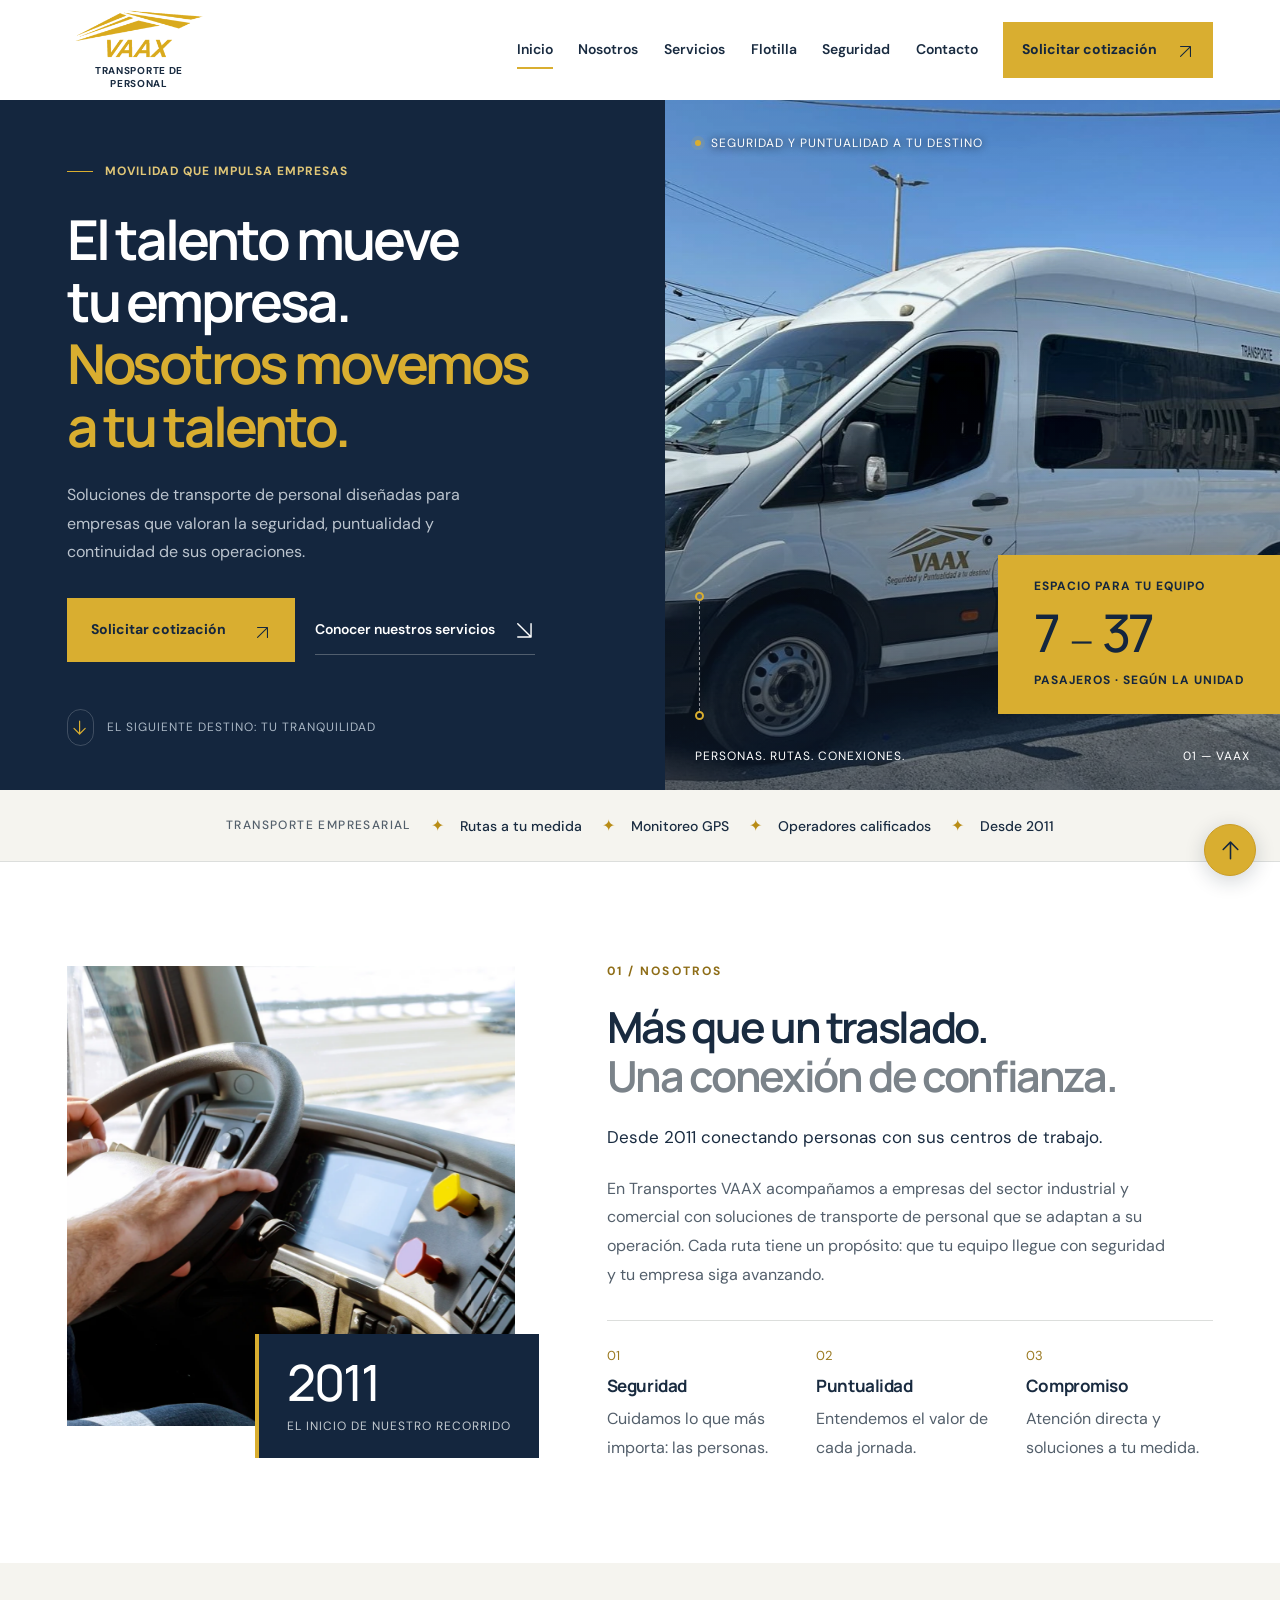
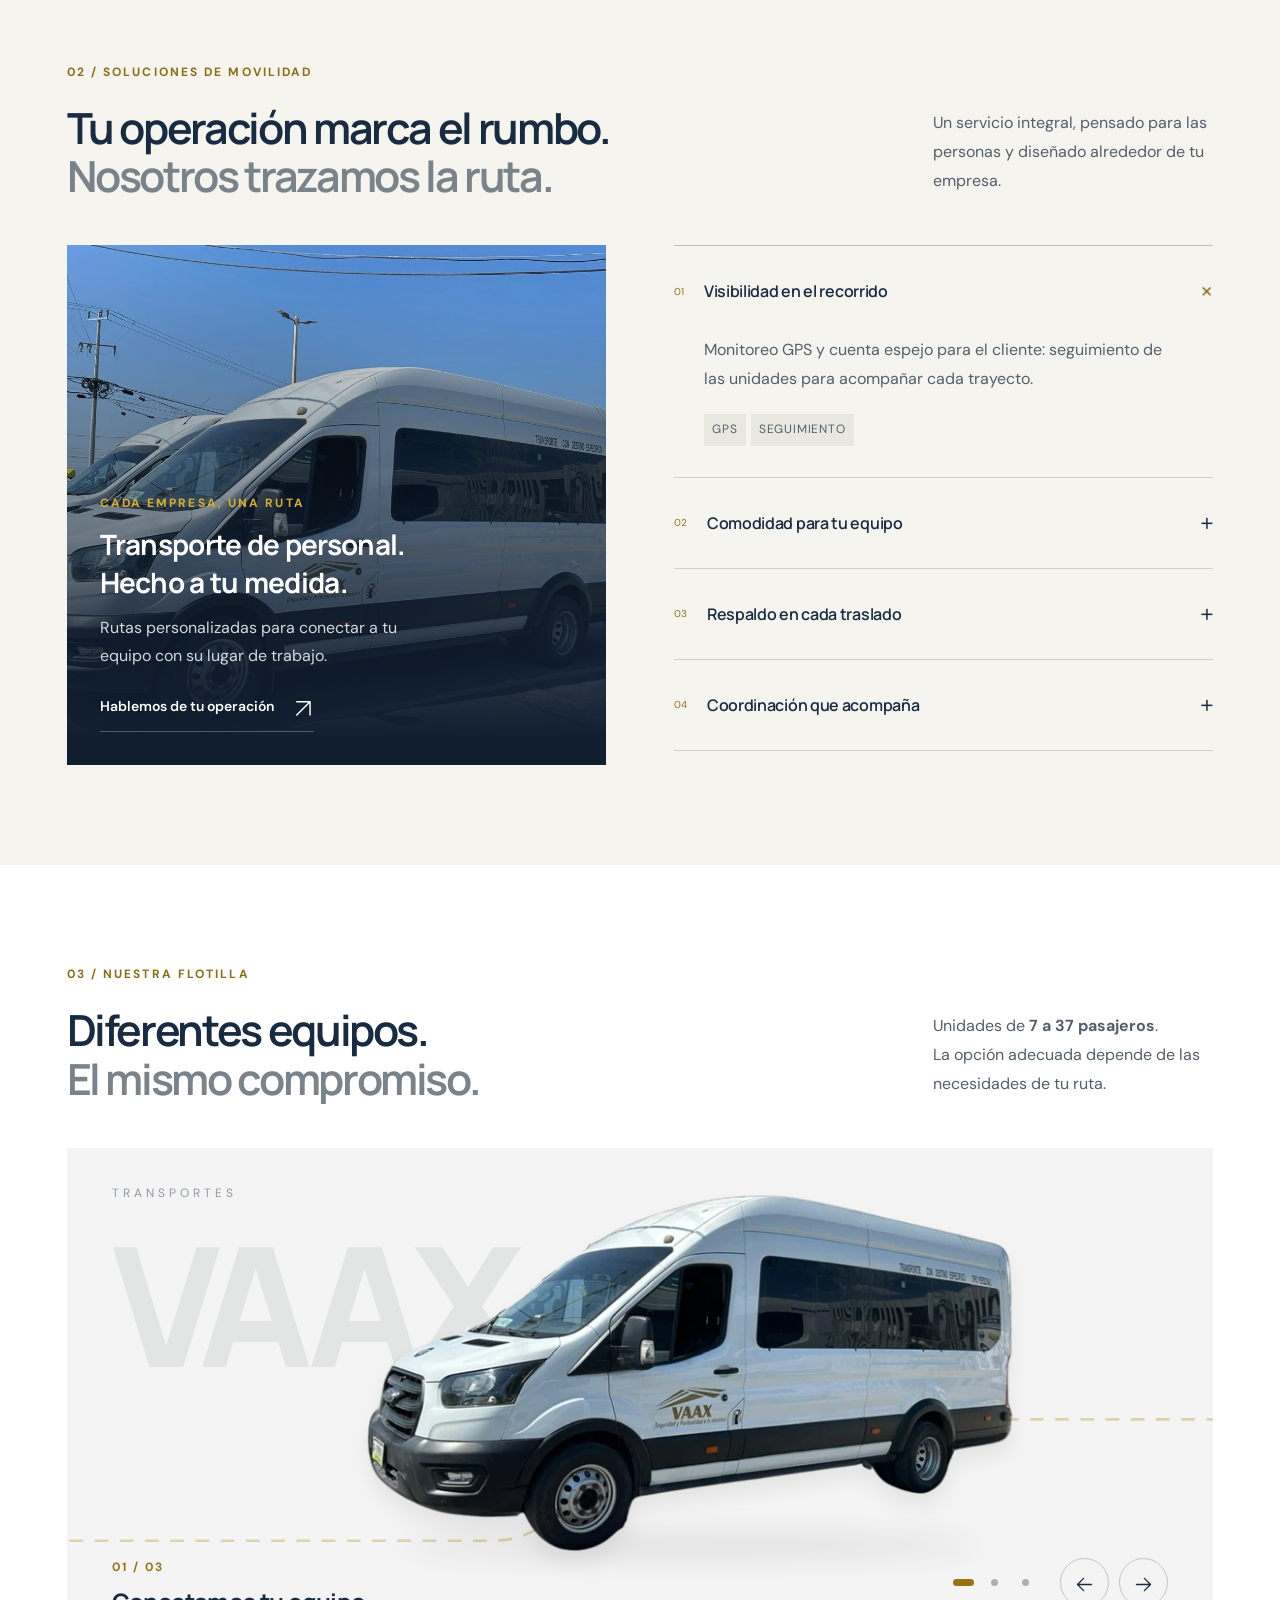
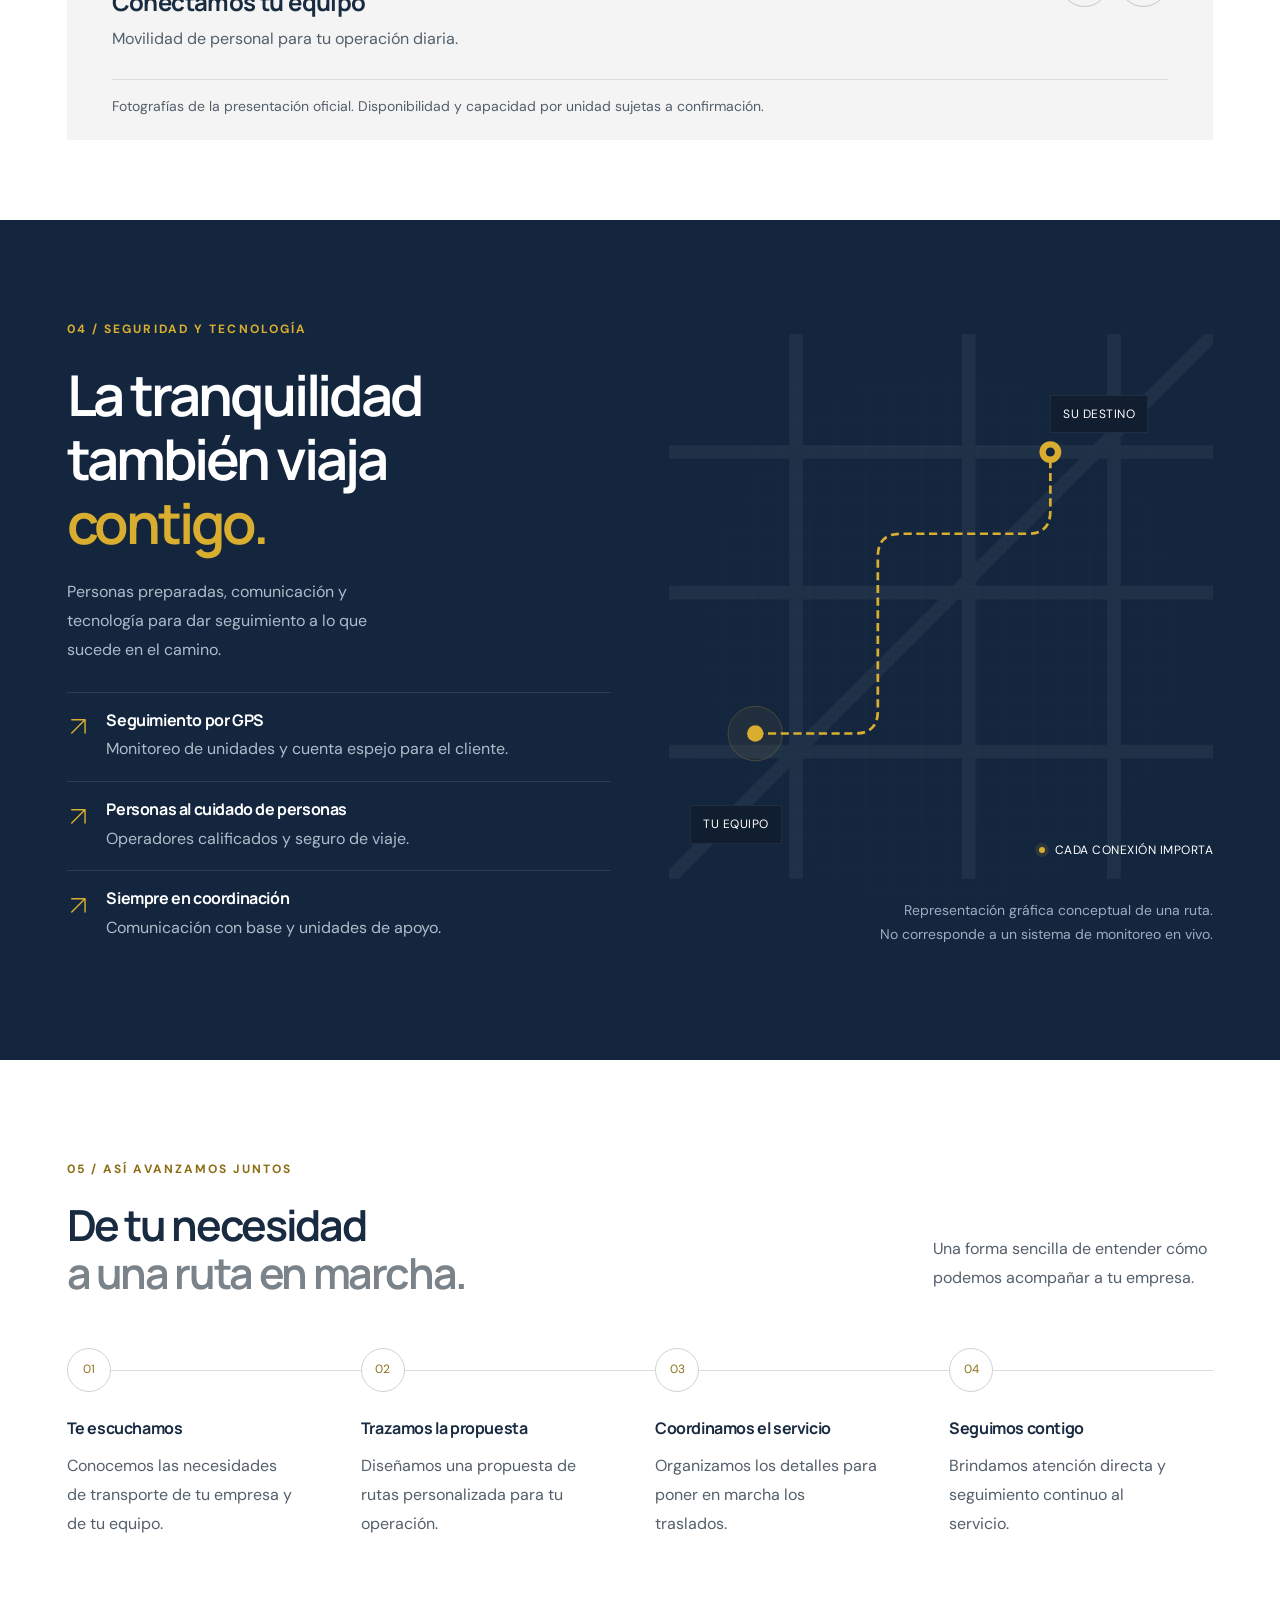
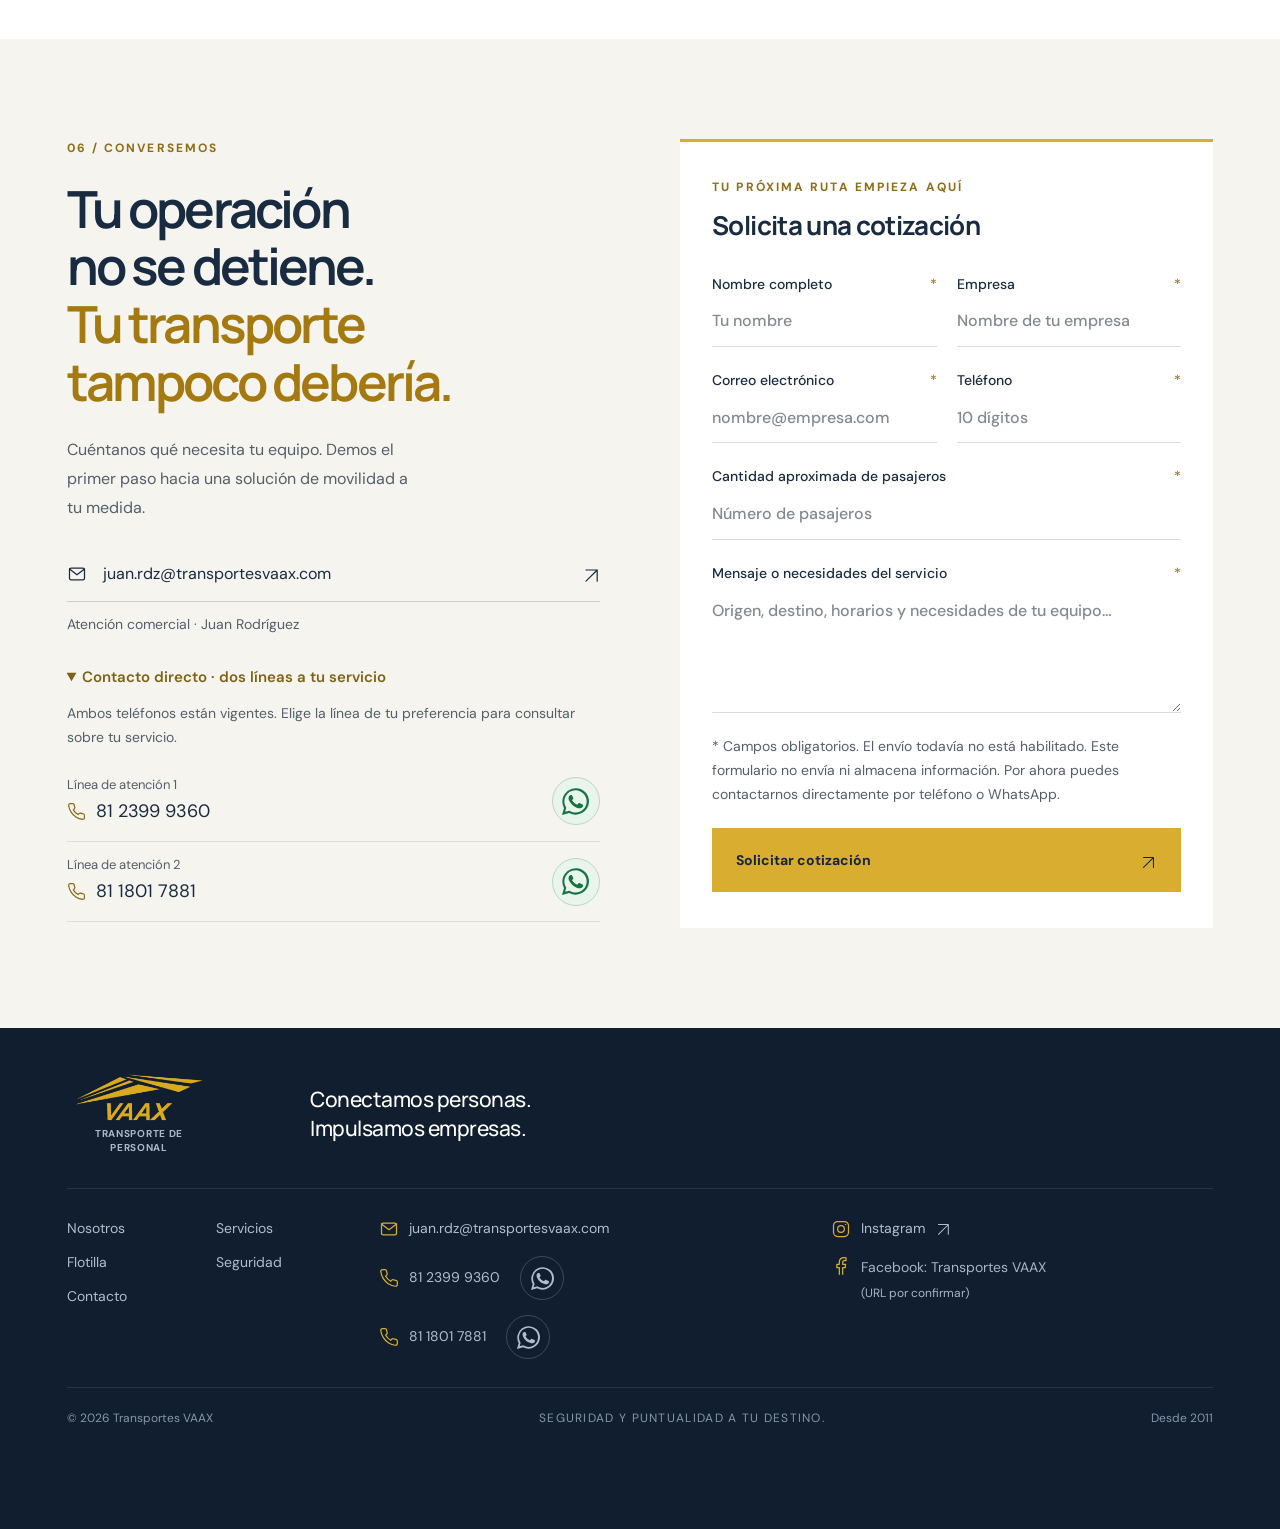
==== commit f7e5d6b3: "Add exclusive animated accordion, section motion, contact icons and backend-ready form" ====
--- a/transportes-vaax/index.html
+++ b/transportes-vaax/index.html
@@ -22,13 +22,13 @@
 <div class="hero-visual"><img class="hero-photo" src="assets/images/unidad-vaax.webp" alt="Unidad blanca de transporte de personal con el logotipo de VAAX" fetchpriority="high" width="1280" height="960"><div class="photo-shade"></div><div class="image-caption"><span class="live-dot"></span> SEGURIDAD Y PUNTUALIDAD A TU DESTINO</div><div class="hero-route" aria-hidden="true"><span></span><i></i><span></span></div><div class="hero-photo-bottom"><span>PERSONAS. RUTAS. CONEXIONES.</span><span>01 — VAAX</span></div><div class="capacity"><span>ESPACIO PARA TU EQUIPO</span><strong>7 <i>—</i> 37</strong><small>PASAJEROS · SEGÚN LA UNIDAD</small></div></div>
 </section>
 <div class="promise-strip"><span>TRANSPORTE EMPRESARIAL</span><span><b aria-hidden="true">✦</b> Rutas a tu medida</span><span><b aria-hidden="true">✦</b> Monitoreo GPS</span><span><b aria-hidden="true">✦</b> Operadores calificados</span><span><b aria-hidden="true">✦</b> Desde 2011</span></div>
-<section class="section about" id="nosotros" aria-labelledby="about-title"><div class="about-image reveal"><img src="assets/images/conduccion.webp" alt="Detalle de conducción incluido en la presentación corporativa de VAAX" width="1200" height="800" loading="lazy"><div class="year-stamp"><strong>2011</strong><span>EL INICIO DE NUESTRO RECORRIDO</span></div></div><div class="about-copy reveal"><p class="eyebrow">01 / NOSOTROS</p><h2 id="about-title">Más que un traslado.<br><span>Una conexión de confianza.</span></h2><p class="lead">Desde 2011 conectando personas con sus centros de trabajo.</p><p>En Transportes VAAX acompañamos a empresas del sector industrial y comercial con soluciones de transporte de personal que se adaptan a su operación. Cada ruta tiene un propósito: que tu equipo llegue con seguridad y tu empresa siga avanzando.</p><div class="values"><div><span>01</span><h3>Seguridad</h3><p>Cuidamos lo que más importa: las personas.</p></div><div><span>02</span><h3>Puntualidad</h3><p>Entendemos el valor de cada jornada.</p></div><div><span>03</span><h3>Compromiso</h3><p>Atención directa y soluciones a tu medida.</p></div></div></div></section>
-<section class="section services" id="servicios" aria-labelledby="services-title"><div class="section-heading reveal"><div><p class="eyebrow">02 / SOLUCIONES DE MOVILIDAD</p><h2 id="services-title">Tu operación marca el rumbo.<br><span>Nosotros trazamos la ruta.</span></h2></div><p>Un servicio integral, pensado para las personas y diseñado alrededor de tu empresa.</p></div><div class="service-layout"><div class="service-feature reveal"><img src="assets/images/unidad-vaax.webp" alt="Unidad de VAAX para transporte empresarial" loading="lazy" width="1280" height="960"><div><p class="eyebrow">CADA EMPRESA, UNA RUTA</p><h3>Transporte de personal.<br>Hecho a tu medida.</h3><p>Rutas personalizadas para conectar a tu equipo con su lugar de trabajo.</p><a class="text-link" href="#contacto">Hablemos de tu operación <span aria-hidden="true"><svg class="icon" viewBox="0 0 24 24" aria-hidden="true"><path d="M5 19 19 5M5 5h14v14"/></svg></span></a></div></div><div class="service-accordions reveal"><details open><summary><span class="service-number">01</span><span>Visibilidad en el recorrido</span><b aria-hidden="true">+</b></summary><div class="details-content"><p>Monitoreo GPS y cuenta espejo para el cliente: seguimiento de las unidades para acompañar cada trayecto.</p><span class="tag">GPS</span><span class="tag">SEGUIMIENTO</span></div></details><details><summary><span class="service-number">02</span><span>Comodidad para tu equipo</span><b aria-hidden="true">+</b></summary><div class="details-content"><p>Unidades climatizadas, asientos cómodos y sanitización. El bienestar de las personas también es parte del camino.</p><span class="tag">CLIMATIZACIÓN</span><span class="tag">SANITIZACIÓN</span></div></details><details><summary><span class="service-number">03</span><span>Respaldo en cada traslado</span><b aria-hidden="true">+</b></summary><div class="details-content"><p>Operadores calificados y responsables, seguro de viaje y puntos previamente autorizados y monitoreados.</p><span class="tag">SEGURO DE VIAJE</span><span class="tag">OPERADORES CALIFICADOS</span></div></details><details><summary><span class="service-number">04</span><span>Coordinación que acompaña</span><b aria-hidden="true">+</b></summary><div class="details-content"><p>Comunicación entre las unidades, la base y las unidades de apoyo, con atención directa y seguimiento continuo.</p><span class="tag">COMUNICACIÓN OPERATIVA</span></div></details></div></div></section>
-<section class="fleet section" id="flotilla" aria-labelledby="fleet-title"><div class="section-heading reveal"><div><p class="eyebrow">03 / NUESTRA FLOTILLA</p><h2 id="fleet-title">Diferentes equipos.<br><span>El mismo compromiso.</span></h2></div><p>Unidades de <strong>7 a 37 pasajeros</strong>.<br>La opción adecuada depende de las necesidades de tu ruta.</p></div><div class="fleet-stage reveal" role="region" aria-roledescription="carrusel" aria-label="Fotografías de unidades VAAX"><div class="fleet-label"><span>TRANSPORTES</span><strong>VAAX</strong></div><div class="fleet-image-wrap"><img id="fleet-image" src="assets/images/flotilla-2.webp" alt="Vista lateral de una unidad de transporte de personal VAAX" width="900" height="650" loading="lazy"></div><div class="fleet-bottom"><div aria-live="polite" aria-atomic="true"><p class="eyebrow" id="fleet-count">01 / 03</p><h3 id="fleet-name">Conectamos tu equipo</h3><p id="fleet-description">Movilidad de personal para tu operación diaria.</p></div><div class="fleet-controls"><button class="circle-button" id="fleet-prev" aria-label="Ver unidad anterior"><svg class="icon" viewBox="0 0 24 24" aria-hidden="true"><path d="M20 12H4M11 5l-7 7 7 7"/></svg></button><button class="circle-button" id="fleet-next" aria-label="Ver siguiente unidad"><svg class="icon" viewBox="0 0 24 24" aria-hidden="true"><path d="M4 12h16M13 5l7 7-7 7"/></svg></button></div></div><p class="fleet-note">Fotografías de la presentación oficial. Disponibilidad y capacidad por unidad sujetas a confirmación.</p></div></section>
+<section class="section about" id="nosotros" aria-labelledby="about-title"><div class="about-image reveal"><div class="photo-window"><img src="assets/images/conduccion.webp" alt="Detalle de conducción incluido en la presentación corporativa de VAAX" width="1200" height="800" loading="lazy"></div><div class="year-stamp"><strong>2011</strong><span>EL INICIO DE NUESTRO RECORRIDO</span></div></div><div class="about-copy reveal"><p class="eyebrow">01 / NOSOTROS</p><h2 id="about-title">Más que un traslado.<br><span>Una conexión de confianza.</span></h2><p class="lead">Desde 2011 conectando personas con sus centros de trabajo.</p><p>En Transportes VAAX acompañamos a empresas del sector industrial y comercial con soluciones de transporte de personal que se adaptan a su operación. Cada ruta tiene un propósito: que tu equipo llegue con seguridad y tu empresa siga avanzando.</p><div class="values"><div><span>01</span><h3>Seguridad</h3><p>Cuidamos lo que más importa: las personas.</p></div><div><span>02</span><h3>Puntualidad</h3><p>Entendemos el valor de cada jornada.</p></div><div><span>03</span><h3>Compromiso</h3><p>Atención directa y soluciones a tu medida.</p></div></div></div></section>
+<section class="section services" id="servicios" aria-labelledby="services-title"><div class="section-heading reveal"><div><p class="eyebrow">02 / SOLUCIONES DE MOVILIDAD</p><h2 id="services-title">Tu operación marca el rumbo.<br><span>Nosotros trazamos la ruta.</span></h2></div><p>Un servicio integral, pensado para las personas y diseñado alrededor de tu empresa.</p></div><div class="service-layout"><div class="service-feature reveal"><img src="assets/images/unidad-vaax.webp" alt="Unidad de VAAX para transporte empresarial" loading="lazy" width="1280" height="960"><div><p class="eyebrow">CADA EMPRESA, UNA RUTA</p><h3>Transporte de personal.<br>Hecho a tu medida.</h3><p>Rutas personalizadas para conectar a tu equipo con su lugar de trabajo.</p><a class="text-link" href="#contacto">Hablemos de tu operación <span aria-hidden="true"><svg class="icon" viewBox="0 0 24 24" aria-hidden="true"><path d="M5 19 19 5M5 5h14v14"/></svg></span></a></div></div><div class="service-accordions reveal"><details name="servicios" open><summary><span class="service-number">01</span><span>Visibilidad en el recorrido</span><b aria-hidden="true">+</b></summary><div class="details-content"><p>Monitoreo GPS y cuenta espejo para el cliente: seguimiento de las unidades para acompañar cada trayecto.</p><span class="tag">GPS</span><span class="tag">SEGUIMIENTO</span></div></details><details name="servicios"><summary><span class="service-number">02</span><span>Comodidad para tu equipo</span><b aria-hidden="true">+</b></summary><div class="details-content"><p>Unidades climatizadas, asientos cómodos y sanitización. El bienestar de las personas también es parte del camino.</p><span class="tag">CLIMATIZACIÓN</span><span class="tag">SANITIZACIÓN</span></div></details><details name="servicios"><summary><span class="service-number">03</span><span>Respaldo en cada traslado</span><b aria-hidden="true">+</b></summary><div class="details-content"><p>Operadores calificados y responsables, seguro de viaje y puntos previamente autorizados y monitoreados.</p><span class="tag">SEGURO DE VIAJE</span><span class="tag">OPERADORES CALIFICADOS</span></div></details><details name="servicios"><summary><span class="service-number">04</span><span>Coordinación que acompaña</span><b aria-hidden="true">+</b></summary><div class="details-content"><p>Comunicación entre las unidades, la base y las unidades de apoyo, con atención directa y seguimiento continuo.</p><span class="tag">COMUNICACIÓN OPERATIVA</span></div></details></div></div></section>
+<section class="fleet section" id="flotilla" aria-labelledby="fleet-title"><div class="section-heading reveal"><div><p class="eyebrow">03 / NUESTRA FLOTILLA</p><h2 id="fleet-title">Diferentes equipos.<br><span>El mismo compromiso.</span></h2></div><p>Unidades de <strong>7 a 37 pasajeros</strong>.<br>La opción adecuada depende de las necesidades de tu ruta.</p></div><div class="fleet-stage reveal" role="region" aria-roledescription="carrusel" aria-label="Fotografías de unidades VAAX"><div class="fleet-label"><span>TRANSPORTES</span><strong>VAAX</strong></div><div class="fleet-road" aria-hidden="true"><svg viewBox="0 0 1000 140" preserveAspectRatio="none"><path d="M-20 110H370Q420 110 450 75T530 40H1020"/></svg></div><div class="fleet-image-wrap"><img id="fleet-image" src="assets/images/flotilla-2.webp" alt="Vista lateral de una unidad de transporte de personal VAAX" width="900" height="650" loading="lazy"></div><div class="fleet-bottom"><div aria-live="polite" aria-atomic="true"><p class="eyebrow" id="fleet-count">01 / 03</p><h3 id="fleet-name">Conectamos tu equipo</h3><p id="fleet-description">Movilidad de personal para tu operación diaria.</p></div><div class="fleet-controls"><div class="fleet-dots" role="group" aria-label="Elegir fotografía de la flotilla"><button type="button" class="fleet-dot" data-slide="0" aria-label="Ver fotografía 1 de 3" aria-current="true"><span></span></button><button type="button" class="fleet-dot" data-slide="1" aria-label="Ver fotografía 2 de 3"><span></span></button><button type="button" class="fleet-dot" data-slide="2" aria-label="Ver fotografía 3 de 3"><span></span></button></div><button class="circle-button" id="fleet-prev" aria-label="Ver unidad anterior"><svg class="icon" viewBox="0 0 24 24" aria-hidden="true"><path d="M20 12H4M11 5l-7 7 7 7"/></svg></button><button class="circle-button" id="fleet-next" aria-label="Ver siguiente unidad"><svg class="icon" viewBox="0 0 24 24" aria-hidden="true"><path d="M4 12h16M13 5l7 7-7 7"/></svg></button></div></div><p class="fleet-note">Fotografías de la presentación oficial. Disponibilidad y capacidad por unidad sujetas a confirmación.</p></div></section>
 <section class="security section" id="seguridad" aria-labelledby="security-title"><div class="security-copy reveal"><p class="eyebrow">04 / SEGURIDAD Y TECNOLOGÍA</p><h2 id="security-title">La tranquilidad<br>también viaja<br><em>contigo.</em></h2><p>Personas preparadas, comunicación y tecnología para dar seguimiento a lo que sucede en el camino.</p><ul class="security-list"><li><span aria-hidden="true"><svg class="icon" viewBox="0 0 24 24" aria-hidden="true"><path d="M5 19 19 5M5 5h14v14"/></svg></span><div><h3>Seguimiento por GPS</h3><p>Monitoreo de unidades y cuenta espejo para el cliente.</p></div></li><li><span aria-hidden="true"><svg class="icon" viewBox="0 0 24 24" aria-hidden="true"><path d="M5 19 19 5M5 5h14v14"/></svg></span><div><h3>Personas al cuidado de personas</h3><p>Operadores calificados y seguro de viaje.</p></div></li><li><span aria-hidden="true"><svg class="icon" viewBox="0 0 24 24" aria-hidden="true"><path d="M5 19 19 5M5 5h14v14"/></svg></span><div><h3>Siempre en coordinación</h3><p>Comunicación con base y unidades de apoyo.</p></div></li></ul></div><div class="route-art reveal"><div class="map-grid" aria-hidden="true"></div><svg viewBox="0 0 600 600" aria-hidden="true"><path class="map-street" d="M0 130H600M0 285H600M0 460H600M140 0V600M330 0V600M490 0V600M0 600L600 0"/><path class="route-line" d="M95 440H205Q230 440 230 415V245Q230 220 255 220H395Q420 220 420 195V130"/><circle class="route-halo" cx="95" cy="440" r="30"/><circle cx="95" cy="440" r="9" fill="#d9ae30"/><circle cx="420" cy="130" r="12" fill="#d9ae30"/><circle cx="420" cy="130" r="5" fill="#14263e"/></svg><span class="map-label start-label">TU EQUIPO</span><span class="map-label end-label">SU DESTINO</span><div class="map-caption"><span class="live-dot"></span> CADA CONEXIÓN IMPORTA</div><p class="map-disclaimer">Representación gráfica conceptual de una ruta.<br>No corresponde a un sistema de monitoreo en vivo.</p></div></section>
-<section class="section process" aria-labelledby="process-title"><div class="section-heading reveal"><div><p class="eyebrow">05 / ASÍ AVANZAMOS JUNTOS</p><h2 id="process-title">De tu necesidad<br><span>a una ruta en marcha.</span></h2></div><p>Una forma sencilla de entender cómo podemos acompañar a tu empresa.</p></div><ol class="process-steps"><li class="reveal"><span>01</span><h3>Te escuchamos</h3><p>Conocemos las necesidades de transporte de tu empresa y de tu equipo.</p></li><li class="reveal"><span>02</span><h3>Trazamos la propuesta</h3><p>Diseñamos una propuesta de rutas personalizada para tu operación.</p></li><li class="reveal"><span>03</span><h3>Coordinamos el servicio</h3><p>Organizamos los detalles para poner en marcha los traslados.</p></li><li class="reveal"><span>04</span><h3>Seguimos contigo</h3><p>Brindamos atención directa y seguimiento continuo al servicio.</p></li></ol></section>
-<section class="contact section" id="contacto" aria-labelledby="contact-title"><div class="contact-copy reveal"><p class="eyebrow">06 / CONVERSEMOS</p><h2 id="contact-title">Tu operación<br>no se detiene.<br><em>Tu transporte<br>tampoco debería.</em></h2><p>Cuéntanos qué necesita tu equipo. Demos el primer paso hacia una solución de movilidad a tu medida.</p><a class="contact-email" href="mailto:juan.rdz@transportesvaax.com">juan.rdz@transportesvaax.com <span aria-hidden="true"><svg class="icon" viewBox="0 0 24 24" aria-hidden="true"><path d="M5 19 19 5M5 5h14v14"/></svg></span></a><p class="contact-person">Atención comercial · Juan Rodríguez</p><details class="phone-details" open><summary>Contacto directo · dos líneas a tu servicio</summary><p>Ambos teléfonos están vigentes. Elige la línea de tu preferencia para consultar sobre tu servicio.</p><div class="phone-row"><div><span>Línea de atención 1</span><a href="tel:+528123999360">81 2399 9360</a></div><a class="whatsapp-link" aria-label="Abrir WhatsApp al 81 2399 9360" title="WhatsApp: 81 2399 9360" target="_blank" rel="noopener noreferrer" href="https://wa.me/528123999360?text=Hola%2C%20quisiera%20solicitar%20una%20cotizaci%C3%B3n%20de%20transporte%20de%20personal%20para%20mi%20empresa."><svg class="whatsapp-icon" viewBox="0 0 24 24" aria-hidden="true"><path d="M20.5 3.5A11.9 11.9 0 0 0 1.8 17.8L0 24l6.4-1.7A12 12 0 0 0 24 11.9c0-3.2-1.2-6.2-3.5-8.4ZM12 21.8a9.8 9.8 0 0 1-5-1.4l-.4-.2-3.8 1 1-3.7-.2-.4A9.9 9.9 0 1 1 12 21.8Zm5.5-7.4c-.3-.2-1.8-.9-2.1-1-.3-.1-.5-.2-.7.2l-.9 1c-.2.2-.3.2-.6.1a8.1 8.1 0 0 1-2.4-1.5 9 9 0 0 1-1.7-2.1c-.2-.3 0-.5.1-.6l.5-.6.3-.5c.1-.2 0-.4 0-.6L9 6.7c-.2-.5-.5-.5-.7-.5h-.6c-.2 0-.5.1-.8.4-.3.3-1.1 1.1-1.1 2.6 0 1.6 1.2 3 1.3 3.2.2.2 2.3 3.5 5.6 4.9.8.3 1.4.5 1.8.6.8.2 1.5.2 2.1.1.6-.1 1.8-.8 2-1.5.3-.7.3-1.3.2-1.5-.1-.1-.3-.2-.6-.4Z"/></svg></a></div><div class="phone-row"><div><span>Línea de atención 2</span><a href="tel:+528118017881">81 1801 7881</a></div><a class="whatsapp-link" aria-label="Abrir WhatsApp al 81 1801 7881" title="WhatsApp: 81 1801 7881" target="_blank" rel="noopener noreferrer" href="https://wa.me/528118017881?text=Hola%2C%20quisiera%20solicitar%20una%20cotizaci%C3%B3n%20de%20transporte%20de%20personal%20para%20mi%20empresa."><svg class="whatsapp-icon" viewBox="0 0 24 24" aria-hidden="true"><path d="M20.5 3.5A11.9 11.9 0 0 0 1.8 17.8L0 24l6.4-1.7A12 12 0 0 0 24 11.9c0-3.2-1.2-6.2-3.5-8.4ZM12 21.8a9.8 9.8 0 0 1-5-1.4l-.4-.2-3.8 1 1-3.7-.2-.4A9.9 9.9 0 1 1 12 21.8Zm5.5-7.4c-.3-.2-1.8-.9-2.1-1-.3-.1-.5-.2-.7.2l-.9 1c-.2.2-.3.2-.6.1a8.1 8.1 0 0 1-2.4-1.5 9 9 0 0 1-1.7-2.1c-.2-.3 0-.5.1-.6l.5-.6.3-.5c.1-.2 0-.4 0-.6L9 6.7c-.2-.5-.5-.5-.7-.5h-.6c-.2 0-.5.1-.8.4-.3.3-1.1 1.1-1.1 2.6 0 1.6 1.2 3 1.3 3.2.2.2 2.3 3.5 5.6 4.9.8.3 1.4.5 1.8.6.8.2 1.5.2 2.1.1.6-.1 1.8-.8 2-1.5.3-.7.3-1.3.2-1.5-.1-.1-.3-.2-.6-.4Z"/></svg></a></div></details></div><form class="quote-form reveal" id="quote-form"><p class="eyebrow">TU PRÓXIMA RUTA EMPIEZA AQUÍ</p><h3>Solicita una cotización</h3><div class="form-grid"><label>Nombre <span>*</span><input autocomplete="name" name="nombre" required maxlength="100" placeholder="Tu nombre"></label><label>Empresa <span>*</span><input autocomplete="organization" name="empresa" required maxlength="150" placeholder="Nombre de tu empresa"></label><label>Correo electrónico <span>*</span><input type="email" autocomplete="email" name="correo" required maxlength="200" placeholder="nombre@empresa.com"></label><label>Teléfono <span>*</span><input type="tel" autocomplete="tel" name="telefono" required maxlength="30" placeholder="10 dígitos"></label><label class="full-width">Cantidad aproximada de pasajeros <span>*</span><input type="number" name="pasajeros" required min="1" max="100000" step="1" placeholder="¿Cuántas personas necesitan transporte?"></label><label class="full-width">Cuéntanos sobre tu operación <span>*</span><textarea name="mensaje" required maxlength="2000" rows="4" placeholder="Origen, destino, horarios y necesidades de tu equipo…"></textarea></label></div><p class="form-note">* Campos obligatorios. Al continuar se abrirá tu aplicación de correo con la solicitud preparada. Revisa los datos y envíala desde ahí; este sitio no envía ni almacena tu información.</p><button class="button button-gold" type="submit">Preparar solicitud por correo <span aria-hidden="true"><svg class="icon" viewBox="0 0 24 24" aria-hidden="true"><path d="M5 19 19 5M5 5h14v14"/></svg></span></button><p class="form-status" id="form-status" role="status"></p><noscript><p>Para preparar la solicitud automáticamente activa JavaScript, o escribe a <a href="mailto:juan.rdz@transportesvaax.com">juan.rdz@transportesvaax.com</a>.</p></noscript></form></section>
+<section class="section process" aria-labelledby="process-title"><div class="section-heading reveal"><div><p class="eyebrow">05 / ASÍ AVANZAMOS JUNTOS</p><h2 id="process-title">De tu necesidad<br><span>a una ruta en marcha.</span></h2></div><p>Una forma sencilla de entender cómo podemos acompañar a tu empresa.</p></div><ol class="process-steps reveal"><li class="reveal"><span>01</span><h3>Te escuchamos</h3><p>Conocemos las necesidades de transporte de tu empresa y de tu equipo.</p></li><li class="reveal"><span>02</span><h3>Trazamos la propuesta</h3><p>Diseñamos una propuesta de rutas personalizada para tu operación.</p></li><li class="reveal"><span>03</span><h3>Coordinamos el servicio</h3><p>Organizamos los detalles para poner en marcha los traslados.</p></li><li class="reveal"><span>04</span><h3>Seguimos contigo</h3><p>Brindamos atención directa y seguimiento continuo al servicio.</p></li></ol></section>
+<section class="contact section" id="contacto" aria-labelledby="contact-title"><div class="contact-copy reveal"><p class="eyebrow">06 / CONVERSEMOS</p><h2 id="contact-title">Tu operación<br>no se detiene.<br><em>Tu transporte<br>tampoco debería.</em></h2><p>Cuéntanos qué necesita tu equipo. Demos el primer paso hacia una solución de movilidad a tu medida.</p><a class="contact-email" href="mailto:juan.rdz@transportesvaax.com"><svg xmlns="http://www.w3.org/2000/svg" class="icon contact-icon" viewBox="0 0 24 24" fill="none" stroke="currentColor" stroke-width="1.7" stroke-linecap="round" stroke-linejoin="round" aria-hidden="true"><rect x="3" y="5" width="18" height="14" rx="2"/><path d="m3 6 9 7 9-7"/></svg><span class="email-address">juan.rdz@transportesvaax.com</span> <span aria-hidden="true"><svg class="icon" viewBox="0 0 24 24" aria-hidden="true"><path d="M5 19 19 5M5 5h14v14"/></svg></span></a><p class="contact-person">Atención comercial · Juan Rodríguez</p><details class="phone-details" open><summary>Contacto directo · dos líneas a tu servicio</summary><p>Ambos teléfonos están vigentes. Elige la línea de tu preferencia para consultar sobre tu servicio.</p><div class="phone-row"><div><span>Línea de atención 1</span><a href="tel:+528123999360"><svg xmlns="http://www.w3.org/2000/svg" class="icon contact-icon" viewBox="0 0 24 24" fill="none" stroke="currentColor" stroke-width="1.7" stroke-linecap="round" stroke-linejoin="round" aria-hidden="true"><path d="M22 16.9v3a2 2 0 0 1-2.2 2 19.8 19.8 0 0 1-8.6-3.1 19.5 19.5 0 0 1-6-6A19.8 19.8 0 0 1 2.1 4.2 2 2 0 0 1 4.1 2h3a2 2 0 0 1 2 1.7c.1 1 .3 1.9.7 2.8a2 2 0 0 1-.5 2.1L8 9.9a16 16 0 0 0 6 6l1.3-1.3a2 2 0 0 1 2.1-.5c.9.4 1.8.6 2.8.7a2 2 0 0 1 1.8 2.1Z"/></svg><span>81 2399 9360</span></a></div><a class="whatsapp-link" aria-label="Abrir WhatsApp al 81 2399 9360" title="WhatsApp: 81 2399 9360" target="_blank" rel="noopener noreferrer" href="https://wa.me/528123999360?text=Hola%2C%20quisiera%20solicitar%20una%20cotizaci%C3%B3n%20de%20transporte%20de%20personal%20para%20mi%20empresa."><svg class="whatsapp-icon" viewBox="0 0 24 24" aria-hidden="true"><path d="M20.5 3.5A11.9 11.9 0 0 0 1.8 17.8L0 24l6.4-1.7A12 12 0 0 0 24 11.9c0-3.2-1.2-6.2-3.5-8.4ZM12 21.8a9.8 9.8 0 0 1-5-1.4l-.4-.2-3.8 1 1-3.7-.2-.4A9.9 9.9 0 1 1 12 21.8Zm5.5-7.4c-.3-.2-1.8-.9-2.1-1-.3-.1-.5-.2-.7.2l-.9 1c-.2.2-.3.2-.6.1a8.1 8.1 0 0 1-2.4-1.5 9 9 0 0 1-1.7-2.1c-.2-.3 0-.5.1-.6l.5-.6.3-.5c.1-.2 0-.4 0-.6L9 6.7c-.2-.5-.5-.5-.7-.5h-.6c-.2 0-.5.1-.8.4-.3.3-1.1 1.1-1.1 2.6 0 1.6 1.2 3 1.3 3.2.2.2 2.3 3.5 5.6 4.9.8.3 1.4.5 1.8.6.8.2 1.5.2 2.1.1.6-.1 1.8-.8 2-1.5.3-.7.3-1.3.2-1.5-.1-.1-.3-.2-.6-.4Z"/></svg></a></div><div class="phone-row"><div><span>Línea de atención 2</span><a href="tel:+528118017881"><svg xmlns="http://www.w3.org/2000/svg" class="icon contact-icon" viewBox="0 0 24 24" fill="none" stroke="currentColor" stroke-width="1.7" stroke-linecap="round" stroke-linejoin="round" aria-hidden="true"><path d="M22 16.9v3a2 2 0 0 1-2.2 2 19.8 19.8 0 0 1-8.6-3.1 19.5 19.5 0 0 1-6-6A19.8 19.8 0 0 1 2.1 4.2 2 2 0 0 1 4.1 2h3a2 2 0 0 1 2 1.7c.1 1 .3 1.9.7 2.8a2 2 0 0 1-.5 2.1L8 9.9a16 16 0 0 0 6 6l1.3-1.3a2 2 0 0 1 2.1-.5c.9.4 1.8.6 2.8.7a2 2 0 0 1 1.8 2.1Z"/></svg><span>81 1801 7881</span></a></div><a class="whatsapp-link" aria-label="Abrir WhatsApp al 81 1801 7881" title="WhatsApp: 81 1801 7881" target="_blank" rel="noopener noreferrer" href="https://wa.me/528118017881?text=Hola%2C%20quisiera%20solicitar%20una%20cotizaci%C3%B3n%20de%20transporte%20de%20personal%20para%20mi%20empresa."><svg class="whatsapp-icon" viewBox="0 0 24 24" aria-hidden="true"><path d="M20.5 3.5A11.9 11.9 0 0 0 1.8 17.8L0 24l6.4-1.7A12 12 0 0 0 24 11.9c0-3.2-1.2-6.2-3.5-8.4ZM12 21.8a9.8 9.8 0 0 1-5-1.4l-.4-.2-3.8 1 1-3.7-.2-.4A9.9 9.9 0 1 1 12 21.8Zm5.5-7.4c-.3-.2-1.8-.9-2.1-1-.3-.1-.5-.2-.7.2l-.9 1c-.2.2-.3.2-.6.1a8.1 8.1 0 0 1-2.4-1.5 9 9 0 0 1-1.7-2.1c-.2-.3 0-.5.1-.6l.5-.6.3-.5c.1-.2 0-.4 0-.6L9 6.7c-.2-.5-.5-.5-.7-.5h-.6c-.2 0-.5.1-.8.4-.3.3-1.1 1.1-1.1 2.6 0 1.6 1.2 3 1.3 3.2.2.2 2.3 3.5 5.6 4.9.8.3 1.4.5 1.8.6.8.2 1.5.2 2.1.1.6-.1 1.8-.8 2-1.5.3-.7.3-1.3.2-1.5-.1-.1-.3-.2-.6-.4Z"/></svg></a></div></details></div><form class="quote-form reveal" id="quote-form" method="post" action="#" aria-describedby="form-note"><p class="eyebrow">TU PRÓXIMA RUTA EMPIEZA AQUÍ</p><h3>Solicita una cotización</h3><div class="form-grid"><label for="nombre">Nombre completo <span>*</span><input autocomplete="name" name="nombre" id="nombre" required maxlength="100" placeholder="Tu nombre"></label><label for="empresa">Empresa <span>*</span><input autocomplete="organization" name="empresa" id="empresa" required maxlength="150" placeholder="Nombre de tu empresa"></label><label for="correo">Correo electrónico <span>*</span><input type="email" autocomplete="email" name="correo" id="correo" required maxlength="200" placeholder="nombre@empresa.com"></label><label for="telefono">Teléfono <span>*</span><input type="tel" autocomplete="tel" name="telefono" id="telefono" required maxlength="30" placeholder="10 dígitos"></label><label class="full-width" for="pasajeros">Cantidad aproximada de pasajeros <span>*</span><input type="number" name="pasajeros" id="pasajeros" required min="1" max="100000" step="1" placeholder="Número de pasajeros"></label><label class="full-width" for="mensaje">Mensaje o necesidades del servicio <span>*</span><textarea name="mensaje" id="mensaje" required maxlength="2000" rows="4" placeholder="Origen, destino, horarios y necesidades de tu equipo…"></textarea></label></div><p class="form-note" id="form-note">* Campos obligatorios. El envío todavía no está habilitado. Este formulario no envía ni almacena información. Por ahora puedes contactarnos directamente por teléfono o WhatsApp.</p><button class="button button-gold" type="submit" disabled>Solicitar cotización <span aria-hidden="true"><svg class="icon" viewBox="0 0 24 24" aria-hidden="true"><path d="M5 19 19 5M5 5h14v14"/></svg></span></button><p class="form-status" id="form-status" role="status"></p><noscript><p>El envío del formulario aún no está habilitado. Utiliza los teléfonos o enlaces de WhatsApp de esta sección.</p></noscript></form></section>
 </main>
-<footer class="footer"><div class="footer-top"><a class="brand" href="#inicio" aria-label="Volver al inicio"><img src="assets/logo/vaax.png" alt="VAAX" width="480" height="184"><span>TRANSPORTE DE PERSONAL</span></a><p>Conectamos personas.<br>Impulsamos empresas.</p></div><div class="footer-links"><nav aria-label="Navegación de pie de página"><a href="#nosotros">Nosotros</a><a href="#servicios">Servicios</a><a href="#flotilla">Flotilla</a><a href="#seguridad">Seguridad</a><a href="#contacto">Contacto</a></nav><div><a href="https://www.instagram.com/transportes.vaax/" target="_blank" rel="noopener noreferrer">Instagram <svg class="icon" viewBox="0 0 24 24" aria-hidden="true"><path d="M5 19 19 5M5 5h14v14"/></svg></a><span>Facebook: Transportes VAAX <small>(URL por confirmar)</small></span></div></div><div class="footer-bottom"><span>© <span id="year">2026</span> Transportes VAAX</span><span>SEGURIDAD Y PUNTUALIDAD A TU DESTINO.</span><span>Desde 2011</span></div></footer>
+<footer class="footer"><div class="footer-top"><a class="brand" href="#inicio" aria-label="Volver al inicio"><img src="assets/logo/vaax.png" alt="VAAX" width="480" height="184"><span>TRANSPORTE DE PERSONAL</span></a><p>Conectamos personas.<br>Impulsamos empresas.</p></div><div class="footer-links"><nav aria-label="Navegación de pie de página"><a href="#nosotros">Nosotros</a><a href="#servicios">Servicios</a><a href="#flotilla">Flotilla</a><a href="#seguridad">Seguridad</a><a href="#contacto">Contacto</a></nav><div class="footer-contact" aria-label="Contacto directo"><a href="mailto:juan.rdz@transportesvaax.com"><svg xmlns="http://www.w3.org/2000/svg" class="icon contact-icon" viewBox="0 0 24 24" fill="none" stroke="currentColor" stroke-width="1.7" stroke-linecap="round" stroke-linejoin="round" aria-hidden="true"><rect x="3" y="5" width="18" height="14" rx="2"/><path d="m3 6 9 7 9-7"/></svg><span>juan.rdz@transportesvaax.com</span></a><div class="footer-phone"><a href="tel:+528123999360"><svg xmlns="http://www.w3.org/2000/svg" class="icon contact-icon" viewBox="0 0 24 24" fill="none" stroke="currentColor" stroke-width="1.7" stroke-linecap="round" stroke-linejoin="round" aria-hidden="true"><path d="M22 16.9v3a2 2 0 0 1-2.2 2 19.8 19.8 0 0 1-8.6-3.1 19.5 19.5 0 0 1-6-6A19.8 19.8 0 0 1 2.1 4.2 2 2 0 0 1 4.1 2h3a2 2 0 0 1 2 1.7c.1 1 .3 1.9.7 2.8a2 2 0 0 1-.5 2.1L8 9.9a16 16 0 0 0 6 6l1.3-1.3a2 2 0 0 1 2.1-.5c.9.4 1.8.6 2.8.7a2 2 0 0 1 1.8 2.1Z"/></svg><span>81 2399 9360</span></a><a class="footer-whatsapp" href="https://wa.me/528123999360?text=Hola%2C%20quisiera%20solicitar%20una%20cotizaci%C3%B3n%20de%20transporte%20de%20personal." target="_blank" rel="noopener noreferrer" aria-label="WhatsApp al 81 2399 9360"><svg class="whatsapp-icon" viewBox="0 0 24 24" aria-hidden="true"><path d="M20.5 3.5A11.9 11.9 0 0 0 1.8 17.8L0 24l6.4-1.7A12 12 0 0 0 24 11.9c0-3.2-1.2-6.2-3.5-8.4ZM12 21.8a9.8 9.8 0 0 1-5-1.4l-.4-.2-3.8 1 1-3.7-.2-.4A9.9 9.9 0 1 1 12 21.8Zm5.5-7.4c-.3-.2-1.8-.9-2.1-1-.3-.1-.5-.2-.7.2l-.9 1c-.2.2-.3.2-.6.1a8.1 8.1 0 0 1-2.4-1.5 9 9 0 0 1-1.7-2.1c-.2-.3 0-.5.1-.6l.5-.6.3-.5c.1-.2 0-.4 0-.6L9 6.7c-.2-.5-.5-.5-.7-.5h-.6c-.2 0-.5.1-.8.4-.3.3-1.1 1.1-1.1 2.6 0 1.6 1.2 3 1.3 3.2.2.2 2.3 3.5 5.6 4.9.8.3 1.4.5 1.8.6.8.2 1.5.2 2.1.1.6-.1 1.8-.8 2-1.5.3-.7.3-1.3.2-1.5-.1-.1-.3-.2-.6-.4Z"/></svg></a></div><div class="footer-phone"><a href="tel:+528118017881"><svg xmlns="http://www.w3.org/2000/svg" class="icon contact-icon" viewBox="0 0 24 24" fill="none" stroke="currentColor" stroke-width="1.7" stroke-linecap="round" stroke-linejoin="round" aria-hidden="true"><path d="M22 16.9v3a2 2 0 0 1-2.2 2 19.8 19.8 0 0 1-8.6-3.1 19.5 19.5 0 0 1-6-6A19.8 19.8 0 0 1 2.1 4.2 2 2 0 0 1 4.1 2h3a2 2 0 0 1 2 1.7c.1 1 .3 1.9.7 2.8a2 2 0 0 1-.5 2.1L8 9.9a16 16 0 0 0 6 6l1.3-1.3a2 2 0 0 1 2.1-.5c.9.4 1.8.6 2.8.7a2 2 0 0 1 1.8 2.1Z"/></svg><span>81 1801 7881</span></a><a class="footer-whatsapp" href="https://wa.me/528118017881?text=Hola%2C%20quisiera%20solicitar%20una%20cotizaci%C3%B3n%20de%20transporte%20de%20personal." target="_blank" rel="noopener noreferrer" aria-label="WhatsApp al 81 1801 7881"><svg class="whatsapp-icon" viewBox="0 0 24 24" aria-hidden="true"><path d="M20.5 3.5A11.9 11.9 0 0 0 1.8 17.8L0 24l6.4-1.7A12 12 0 0 0 24 11.9c0-3.2-1.2-6.2-3.5-8.4ZM12 21.8a9.8 9.8 0 0 1-5-1.4l-.4-.2-3.8 1 1-3.7-.2-.4A9.9 9.9 0 1 1 12 21.8Zm5.5-7.4c-.3-.2-1.8-.9-2.1-1-.3-.1-.5-.2-.7.2l-.9 1c-.2.2-.3.2-.6.1a8.1 8.1 0 0 1-2.4-1.5 9 9 0 0 1-1.7-2.1c-.2-.3 0-.5.1-.6l.5-.6.3-.5c.1-.2 0-.4 0-.6L9 6.7c-.2-.5-.5-.5-.7-.5h-.6c-.2 0-.5.1-.8.4-.3.3-1.1 1.1-1.1 2.6 0 1.6 1.2 3 1.3 3.2.2.2 2.3 3.5 5.6 4.9.8.3 1.4.5 1.8.6.8.2 1.5.2 2.1.1.6-.1 1.8-.8 2-1.5.3-.7.3-1.3.2-1.5-.1-.1-.3-.2-.6-.4Z"/></svg></a></div></div><div class="footer-social"><a href="https://www.instagram.com/transportes.vaax/" target="_blank" rel="noopener noreferrer"><svg xmlns="http://www.w3.org/2000/svg" class="icon contact-icon" viewBox="0 0 24 24" fill="none" stroke="currentColor" stroke-width="1.7" stroke-linecap="round" stroke-linejoin="round" aria-hidden="true"><rect x="3" y="3" width="18" height="18" rx="5"/><circle cx="12" cy="12" r="4"/><path d="M17.5 6.5h.01"/></svg><span>Instagram</span> <svg class="icon" viewBox="0 0 24 24" aria-hidden="true"><path d="M5 19 19 5M5 5h14v14"/></svg></a><span class="social-unconfirmed"><svg xmlns="http://www.w3.org/2000/svg" class="icon contact-icon" viewBox="0 0 24 24" fill="none" stroke="currentColor" stroke-width="1.7" stroke-linecap="round" stroke-linejoin="round" aria-hidden="true"><path d="M14 22v-8h3l.5-4H14V7.5c0-1.2.4-2 2-2H18V2.2c-.8-.1-1.6-.2-2.4-.2C12.3 2 10 4 10 7.2V10H7v4h3v8"/></svg><span>Facebook: Transportes VAAX <small>(URL por confirmar)</small></span></span></div></div><div class="footer-bottom"><span>© <span id="year">2026</span> Transportes VAAX</span><span>SEGURIDAD Y PUNTUALIDAD A TU DESTINO.</span><span>Desde 2011</span></div></footer>
 <a class="back-top" href="#inicio" aria-label="Volver al inicio" title="Volver al inicio"><svg class="icon" viewBox="0 0 24 24" aria-hidden="true"><path d="M12 20V4M5 11l7-7 7 7"/></svg></a>
 </body></html>
--- a/transportes-vaax/css/styles.css
+++ b/transportes-vaax/css/styles.css
@@ -1,11 +1,11 @@
 @font-face{font-family:Manrope;font-style:normal;font-weight:200 800;font-display:swap;src:url(../assets/fonts/manrope.woff2) format("woff2")}
 @font-face{font-family:"DM Sans";font-style:normal;font-weight:100 1000;font-display:swap;src:url(../assets/fonts/dm-sans.woff2) format("woff2")}
 :root{--navy:#14263e;--navy-deep:#101e30;--gold:#d9ae30;--ink:#192b40;--muted:#65707a;--cream:#f5f4ef;--line:#dcdedc;--white:#fff;--pad:clamp(24px,5.2vw,100px)}
-*{box-sizing:border-box}html{scroll-behavior:smooth;scroll-padding-top:100px}body{margin:0;color:var(--ink);background:#fff;font-family:'DM Sans',Arial,sans-serif;font-size:16px;line-height:1.7}h1,h2,h3,p{margin:0}h1,h2,h3{font-family:Manrope,Arial,sans-serif}h1,h2{font-weight:650;letter-spacing:-.055em;line-height:1.13}h2{font-size:clamp(32px,3.35vw,54px)}h2 span{color:#7b838a}h3{line-height:1.35;letter-spacing:-.025em}a{color:inherit;text-decoration:none}button,input,textarea{font:inherit}button,a,input,textarea,summary{-webkit-tap-highlight-color:transparent}button{cursor:pointer}button:disabled{cursor:default}img{max-width:100%;display:block}button{color:inherit}a:focus-visible,button:focus-visible,summary:focus-visible,input:focus-visible,textarea:focus-visible{outline:3px solid #b78b13;outline-offset:5px}::selection{background:var(--gold);color:var(--navy)}.skip-link{position:fixed;top:-100px;left:20px;z-index:100;background:var(--gold);padding:10px 20px}.skip-link:focus{top:10px}.scroll-progress{position:fixed;left:0;top:0;height:3px;background:var(--gold);width:0;z-index:60}.header{position:sticky;top:0;z-index:50;height:100px;padding:0 var(--pad);display:flex;align-items:center;justify-content:space-between;background:#fff;gap:30px;transition:box-shadow .3s,height .3s}.header.scrolled{box-shadow:0 3px 25px #14263e0c;height:84px}.brand{display:flex;flex-direction:column;align-items:center;flex-shrink:0;width:145px}.brand img{width:128px;height:auto}.brand>span{font-size:12px;font-weight:700;letter-spacing:1.8px;margin-top:5px}.nav{display:flex;align-items:center;gap:clamp(16px,2vw,32px)}.nav>a:not(.button){font-size:16px;font-weight:600;position:relative}.nav>a:not(.button):after{content:'';position:absolute;bottom:-7px;left:0;width:0;height:2px;background:var(--gold);transition:width .2s}.nav>a:hover:after,.nav>a.active:after{width:100%}.button{display:inline-flex;align-items:center;justify-content:space-between;gap:28px;padding:17px 23px;font-size:16px;font-weight:700;line-height:1.4;border:1px solid transparent;transition:background .25s,transform .25s}.button span{font-size:20px;font-weight:400}.button-gold{background:var(--gold);color:var(--navy)}.button-gold:hover{background:#ebbf43;transform:translateY(-2px)}.nav-cta{padding:13px 18px;gap:20px}.menu-toggle{display:none}.hero{display:grid;grid-template-columns:1.08fr 1fr;background:var(--navy);color:#fff;min-height:690px}.hero-copy{padding:62px 28px 32px var(--pad);position:relative}.eyebrow{font-size:12px;letter-spacing:2.1px;font-weight:700;line-height:1.5}.hero .eyebrow{color:#e1c777;display:flex;align-items:center;gap:12px}.small-line{width:26px;height:1px;background:var(--gold)}h1{font-size:clamp(42px,4.3vw,72px);margin:28px 0 24px}em{font-style:normal;color:var(--gold)}.hero-description{max-width:410px;font-size:16px;color:#bbc4ce;line-height:1.9}.hero-actions{display:flex;align-items:center;gap:27px;margin-top:31px;flex-wrap:wrap}.text-link{font-size:12px;font-weight:600;display:inline-flex;align-items:center;gap:18px;border-bottom:1px solid #a0a7ae70;padding:8px 0;transition:gap .25s}.text-link:hover{gap:25px}.text-link span{font-size:19px}.scroll-cue{display:flex;align-items:center;gap:13px;font-size:12px;letter-spacing:1.7px;margin-top:47px;color:#aab7c5}.scroll-cue>span{display:grid;place-items:center;width:27px;height:37px;border:1px solid #ffffff30;border-radius:20px;font-size:16px;color:var(--gold)}.hero-visual{position:relative;min-width:0;overflow:hidden}.hero-photo{height:100%;width:100%;object-fit:cover;object-position:55% center;position:absolute;inset:0}.photo-shade{position:absolute;inset:0;background:linear-gradient(180deg,#14263e25 0%,transparent 40%,#101e30a8 100%)}.image-caption{position:absolute;top:33px;left:30px;right:20px;display:flex;align-items:center;gap:10px;color:#fff;font-size:12px;letter-spacing:1.4px;text-shadow:0 1px 8px #000}.live-dot{display:inline-block;width:6px;height:6px;flex-shrink:0;background:var(--gold);border-radius:50%;box-shadow:0 0 0 4px #d9ae3020}.hero-photo-bottom{position:absolute;bottom:24px;left:30px;right:30px;display:flex;justify-content:space-between;font-size:12px;letter-spacing:1px}.capacity{position:absolute;right:0;bottom:76px;padding:21px 36px 24px;background:var(--gold);color:var(--navy);min-width:225px}.capacity>span,.capacity small{display:block;font-size:12px;letter-spacing:1.2px;font-weight:700}.capacity strong{font:500 52px/1.4 Manrope,Arial,sans-serif;letter-spacing:-3px}.capacity i{font-size:30px;font-style:normal;padding:0 5px}.hero-route{position:absolute;bottom:70px;left:30px;display:flex;flex-direction:column;align-items:center}.hero-route>span{width:9px;height:9px;border:2px solid var(--gold);border-radius:50%}.hero-route>i{height:110px;border-left:1px dashed #ffffff8c}.promise-strip{display:flex;justify-content:space-between;gap:20px;align-items:center;padding:22px var(--pad);background:var(--cream);border-bottom:1px solid var(--line);font-size:12px;font-weight:500}.promise-strip>span:first-child{letter-spacing:1.4px;font-size:12px;color:var(--muted)}.promise-strip b{color:#b88c16;margin-right:12px;font-size:16px;font-weight:400}.section{padding:100px var(--pad)}.about{display:grid;grid-template-columns:.85fr 1.15fr;gap:8%;align-items:center}.about-image{position:relative;padding-bottom:32px}.about-image>img{width:100%;height:460px;object-fit:cover;object-position:58% center}.year-stamp{position:absolute;right:-24px;bottom:0;background:var(--navy);padding:20px 28px;color:white;border-left:4px solid var(--gold)}.year-stamp strong{display:block;font:500 50px/1.15 Manrope,sans-serif;letter-spacing:-2px}.year-stamp span{font-size:12px;letter-spacing:1px;color:#c4cbd1}.about-copy>.eyebrow,.section-heading .eyebrow{color:#8e6d17;margin-bottom:23px}.about-copy>p:not(.eyebrow){color:var(--muted);font-size:16px;margin-top:22px;max-width:560px}.about-copy>.lead{font-size:17px!important;color:var(--ink)!important;line-height:1.6}.values{display:grid;grid-template-columns:repeat(3,1fr);gap:20px;border-top:1px solid var(--line);margin-top:30px;padding-top:20px}.values span{font-size:12px;color:#9b7a22}.values h3{font-size:16px;margin:7px 0}.values p{font-size:12px;line-height:1.7;color:var(--muted)}.services{background:var(--cream)}.section-heading{display:flex;justify-content:space-between;gap:50px;align-items:flex-end;margin-bottom:45px}.section-heading>p{max-width:280px;color:var(--muted);font-size:16px;line-height:1.9;padding-bottom:5px}.service-layout{display:grid;grid-template-columns:1fr 1fr;gap:6%}.service-feature{position:relative;min-height:480px;background:var(--navy);color:#fff;overflow:hidden}.service-feature>img{width:100%;height:100%;object-fit:cover;position:absolute;inset:0;transition:transform .7s}.service-feature:after{content:'';position:absolute;inset:0;background:linear-gradient(180deg,#101e3000,#101e30ed)}.service-feature:hover>img{transform:scale(1.025)}.service-feature>div{position:absolute;bottom:33px;left:33px;right:33px;z-index:1}.service-feature .eyebrow{color:var(--gold);font-size:12px}.service-feature h3{font-size:28px;margin-top:14px}.service-feature p:not(.eyebrow){font-size:12px;max-width:300px;margin:12px 0;color:#d4d9df}.service-accordions{border-top:1px solid #b9bfbe}.service-accordions details{border-bottom:1px solid #cdd1ce}.service-accordions summary{display:flex;align-items:center;gap:20px;padding:27px 0;list-style:none;cursor:pointer;font-family:Manrope,sans-serif;font-size:16px;font-weight:600;letter-spacing:-.3px}.service-accordions summary::-webkit-details-marker{display:none}.service-number{font:400 10px 'DM Sans',sans-serif;color:#8d721e}.service-accordions summary b{margin-left:auto;font-size:22px;font-weight:400;transition:transform .3s}.service-accordions details[open] summary b{transform:rotate(45deg)}.details-content{padding:0 30px 26px;color:var(--muted);font-size:16px}.details-content p{margin-bottom:20px}.tag{display:inline-block;font-size:12px;letter-spacing:.8px;color:#54606c;background:#e8e8e0;padding:5px 8px;margin:0 5px 5px 0}.fleet{padding-bottom:80px}.fleet-stage{position:relative;background:#f3f4f3;overflow:hidden;padding:35px 45px 22px}.fleet-label{position:absolute;left:45px;top:36px;line-height:1}.fleet-label span{font-size:12px;letter-spacing:4px;color:#929aa0}.fleet-label strong{display:block;font:800 clamp(70px,13vw,190px)/1.25 Manrope,sans-serif;letter-spacing:-10px;color:#e2e5e4}.fleet-image-wrap{height:370px;display:flex;justify-content:center;align-items:center;position:relative;padding:10px 0 0 100px}.fleet-image-wrap:after{content:'';position:absolute;bottom:0;height:15px;width:55%;background:#0002;filter:blur(15px);border-radius:50%}.fleet-image-wrap img{max-height:100%;width:80%;object-fit:contain;position:relative;z-index:1;filter:drop-shadow(0 12px 10px #0001);transition:opacity .18s,transform .3s}.fleet-image-wrap img.changing{opacity:0;transform:translateX(12px)}.fleet-bottom{display:flex;justify-content:space-between;align-items:flex-end;gap:20px;margin-top:5px}.fleet-bottom .eyebrow{font-size:12px;color:#947319;margin-bottom:10px}.fleet-bottom h3{font-size:23px}.fleet-bottom p:not(.eyebrow){font-size:12px;color:var(--muted);margin-top:6px}.fleet-controls{display:flex;gap:10px}.circle-button{background:transparent;border:1px solid #bfc6c8;border-radius:50%;width:49px;height:49px;font-size:22px;transition:background .2s,border-color .2s}.circle-button:hover{background:var(--gold);border-color:var(--gold)}.fleet-note{font-size:12px;color:var(--muted);border-top:1px solid #dadddc;padding-top:15px;margin-top:25px}.security{background:var(--navy);color:#fff;display:grid;grid-template-columns:1fr 1fr;gap:5%;overflow:hidden}.security .eyebrow{color:var(--gold);margin-bottom:25px}.security h2{font-size:clamp(42px,4.4vw,68px)}.security-copy>p:not(.eyebrow){font-size:16px;color:#aebdcb;max-width:350px;margin-top:24px}.security-list{list-style:none;margin:27px 0 0;padding:0}.security-list li{display:flex;gap:17px;border-top:1px solid #ffffff1a;padding:17px 0}.security-list li>span{color:var(--gold);font-size:19px}.security-list h3{font-size:16px}.security-list p{font-size:12px;color:#aebdcb;margin-top:4px}.route-art{position:relative;align-self:center;aspect-ratio:1;min-width:0}.map-grid{position:absolute;inset:0;background-image:linear-gradient(#ffffff04 1px,transparent 1px),linear-gradient(90deg,#ffffff04 1px,transparent 1px);background-size:28px 28px;mask-image:radial-gradient(ellipse,#000 40%,transparent 75%)}.route-art svg{width:100%;height:100%;position:relative}.map-street{stroke:#ffffff0d;stroke-width:15;fill:none}.route-line{fill:none;stroke:var(--gold);stroke-width:3;stroke-dasharray:9 5}.route-halo{fill:#d9ae3010;stroke:#d9ae3040;stroke-width:1}.map-label{position:absolute;font-size:12px;letter-spacing:1.5px;background:var(--navy-deep);padding:8px 12px;border:1px solid #ffffff12}.start-label{left:8%;top:78%}.end-label{right:19%;top:13%}.map-caption{position:absolute;bottom:15%;right:1%;font-size:12px;letter-spacing:1.2px;display:flex;gap:10px;align-items:center}.map-disclaimer{position:absolute;bottom:0;right:0;font-size:12px;color:#9caebe;text-align:right}.process-steps{display:grid;grid-template-columns:repeat(4,1fr);list-style:none;padding:0;margin:50px 0 0;gap:30px;position:relative}.process-steps:before{content:'';position:absolute;top:22px;left:0;right:0;border-top:1px solid var(--line)}.process-steps li{position:relative}.process-steps li>span{display:grid;place-items:center;width:44px;height:44px;border:1px solid #ced3d5;background:#fff;border-radius:50%;font-size:12px;color:#8f721c;margin-bottom:26px;transition:background .3s}.process-steps li:hover>span{background:var(--gold);border-color:var(--gold)}.process-steps h3{font-size:16px;margin-bottom:13px}.process-steps p{color:var(--muted);font-size:16px;max-width:225px}.contact{background:var(--cream);display:grid;grid-template-columns:1fr 1fr;gap:7%}.contact-copy>.eyebrow{color:#8e6d17;margin-bottom:23px}.contact h2{font-size:clamp(36px,4vw,61px)}.contact h2 em{color:#a47a10}.contact-copy>p:not(.eyebrow){color:var(--muted);font-size:16px;max-width:350px;margin-top:25px}.contact-email{display:flex;justify-content:space-between;gap:15px;font-size:clamp(12px,1.25vw,18px);border-bottom:1px solid #cbd0cd;padding:13px 0;margin-top:25px;overflow-wrap:anywhere}.contact-copy>.contact-person{font-size:12px!important;margin-top:10px!important}.phone-details{margin-top:28px}.phone-details summary{font-size:12px;cursor:pointer;color:#806217;font-weight:600}.phone-details>p{font-size:12px;color:var(--muted);margin:12px 0}.phone-row{display:flex;align-items:center;justify-content:space-between;gap:15px;padding:12px 0;border-bottom:1px solid var(--line)}.phone-row>div>span{display:block;font-size:12px;color:var(--muted)}.phone-row>div>a{font-size:16px}.whatsapp-link{font-size:12px;text-decoration:underline;text-underline-offset:4px}.quote-form{background:white;padding:36px 32px;align-self:start;border-top:3px solid var(--gold)}.quote-form>.eyebrow{color:#8e6d17;font-size:12px}.quote-form h3{font-size:26px;margin:12px 0 30px}.form-grid{display:grid;grid-template-columns:1fr 1fr;gap:22px 20px}.form-grid label{font-size:12px;font-weight:500;display:flex;flex-direction:column;position:relative}.form-grid label>span{position:absolute;right:0;top:0;color:#9c7411}.form-grid input,.form-grid textarea{width:100%;min-width:0;border:0;border-bottom:1px solid #d7dcdd;padding:12px 0;border-radius:0;background:transparent;font-size:12px;color:var(--ink);resize:vertical}.form-grid input::placeholder,.form-grid textarea::placeholder{color:#818991;opacity:1}.form-grid input:focus,.form-grid textarea:focus{border-bottom-color:#a47a10}.full-width{grid-column:1/-1}.form-note{font-size:12px;color:var(--muted);margin:22px 0;line-height:1.8}.quote-form>.button{width:100%;text-align:left}.form-status{font-size:12px;color:#52613a;margin-top:15px}.form-status:empty{display:none}.footer{padding:45px var(--pad) 20px;background:var(--navy-deep);color:white}.footer-top{display:flex;align-items:center;justify-content:space-between;gap:30px;padding-bottom:34px;border-bottom:1px solid #ffffff17}.footer .brand>span{color:#aab9c7}.footer-top>p{font:500 21px/1.4 Manrope,sans-serif;letter-spacing:-.5px;margin-right:auto;margin-left:6%}.back-top{font-size:12px;display:flex;align-items:center;gap:30px}.back-top>span{font-size:22px;color:var(--gold)}.footer-links{display:flex;justify-content:space-between;gap:30px;padding:28px 0;color:#b0becb;font-size:12px}.footer-links nav{display:flex;gap:24px}.footer-links>div{display:flex;gap:25px}.footer-links small{font-size:12px}.footer a:hover{color:var(--gold)}.footer-bottom{border-top:1px solid #ffffff17;padding-top:20px;display:flex;justify-content:space-between;gap:15px;color:#8597a9;font-size:12px}.footer-bottom>span:nth-child(2){letter-spacing:1.3px}.js-ready .reveal{opacity:0;transform:translateY(22px);transition:opacity .7s,transform .7s}.js-ready .reveal.visible{opacity:1;transform:none}.hero-copy>*{animation:enter .75s both}.hero-copy>*:nth-child(2){animation-delay:.1s}.hero-copy>*:nth-child(3){animation-delay:.2s}.hero-copy>*:nth-child(4){animation-delay:.3s}.hero-copy>*:nth-child(5){animation-delay:.4s}@keyframes enter{from{opacity:0;transform:translateY(15px)}to{opacity:1;transform:none}}
+*{box-sizing:border-box}html{scroll-behavior:smooth;scroll-padding-top:100px}body{margin:0;color:var(--ink);background:#fff;font-family:'DM Sans',Arial,sans-serif;font-size:16px;line-height:1.7}h1,h2,h3,p{margin:0}h1,h2,h3{font-family:Manrope,Arial,sans-serif}h1,h2{font-weight:650;letter-spacing:-.055em;line-height:1.13}h2{font-size:clamp(32px,3.35vw,54px)}h2 span{color:#7b838a}h3{line-height:1.35;letter-spacing:-.025em}a{color:inherit;text-decoration:none}button,input,textarea{font:inherit}button,a,input,textarea,summary{-webkit-tap-highlight-color:transparent}button{cursor:pointer}button:disabled{cursor:default}img{max-width:100%;display:block}button{color:inherit}a:focus-visible,button:focus-visible,summary:focus-visible,input:focus-visible,textarea:focus-visible{outline:3px solid #b78b13;outline-offset:5px}::selection{background:var(--gold);color:var(--navy)}.skip-link{position:fixed;top:-100px;left:20px;z-index:100;background:var(--gold);padding:10px 20px}.skip-link:focus{top:10px}.scroll-progress{position:fixed;left:0;top:0;height:3px;background:var(--gold);width:0;z-index:60}.header{position:sticky;top:0;z-index:50;height:100px;padding:0 var(--pad);display:flex;align-items:center;justify-content:space-between;background:#fff;gap:30px;transition:box-shadow .3s,height .3s}.header.scrolled{box-shadow:0 3px 25px #14263e0c;height:84px}.brand{display:flex;flex-direction:column;align-items:center;flex-shrink:0;width:145px}.brand img{width:128px;height:auto}.brand>span{font-size:12px;font-weight:700;letter-spacing:1.8px;margin-top:5px}.nav{display:flex;align-items:center;gap:clamp(16px,2vw,32px)}.nav>a:not(.button){font-size:16px;font-weight:600;position:relative}.nav>a:not(.button):after{content:'';position:absolute;bottom:-7px;left:0;width:0;height:2px;background:var(--gold);transition:width .2s}.nav>a:hover:after,.nav>a.active:after{width:100%}.button{display:inline-flex;align-items:center;justify-content:space-between;gap:28px;padding:17px 23px;font-size:16px;font-weight:700;line-height:1.4;border:1px solid transparent;transition:background .25s,transform .25s}.button span{font-size:20px;font-weight:400}.button-gold{background:var(--gold);color:var(--navy)}.button-gold:hover{background:#ebbf43;transform:translateY(-2px)}.nav-cta{padding:13px 18px;gap:20px}.menu-toggle{display:none}.hero{display:grid;grid-template-columns:1.08fr 1fr;background:var(--navy);color:#fff;min-height:690px}.hero-copy{padding:62px 28px 32px var(--pad);position:relative}.eyebrow{font-size:12px;letter-spacing:2.1px;font-weight:700;line-height:1.5}.hero .eyebrow{color:#e1c777;display:flex;align-items:center;gap:12px}.small-line{width:26px;height:1px;background:var(--gold)}h1{font-size:clamp(42px,4.3vw,72px);margin:28px 0 24px}em{font-style:normal;color:var(--gold)}.hero-description{max-width:410px;font-size:16px;color:#bbc4ce;line-height:1.9}.hero-actions{display:flex;align-items:center;gap:27px;margin-top:31px;flex-wrap:wrap}.text-link{font-size:12px;font-weight:600;display:inline-flex;align-items:center;gap:18px;border-bottom:1px solid #a0a7ae70;padding:8px 0;transition:gap .25s}.text-link:hover{gap:25px}.text-link span{font-size:19px}.scroll-cue{display:flex;align-items:center;gap:13px;font-size:12px;letter-spacing:1.7px;margin-top:47px;color:#aab7c5}.scroll-cue>span{display:grid;place-items:center;width:27px;height:37px;border:1px solid #ffffff30;border-radius:20px;font-size:16px;color:var(--gold)}.hero-visual{position:relative;min-width:0;overflow:hidden}.hero-photo{height:100%;width:100%;object-fit:cover;object-position:55% center;position:absolute;inset:0}.photo-shade{position:absolute;inset:0;background:linear-gradient(180deg,#14263e25 0%,transparent 40%,#101e30a8 100%)}.image-caption{position:absolute;top:33px;left:30px;right:20px;display:flex;align-items:center;gap:10px;color:#fff;font-size:12px;letter-spacing:1.4px;text-shadow:0 1px 8px #000}.live-dot{display:inline-block;width:6px;height:6px;flex-shrink:0;background:var(--gold);border-radius:50%;box-shadow:0 0 0 4px #d9ae3020}.hero-photo-bottom{position:absolute;bottom:24px;left:30px;right:30px;display:flex;justify-content:space-between;font-size:12px;letter-spacing:1px}.capacity{position:absolute;right:0;bottom:76px;padding:21px 36px 24px;background:var(--gold);color:var(--navy);min-width:225px}.capacity>span,.capacity small{display:block;font-size:12px;letter-spacing:1.2px;font-weight:700}.capacity strong{font:500 52px/1.4 Manrope,Arial,sans-serif;letter-spacing:-3px}.capacity i{font-size:30px;font-style:normal;padding:0 5px}.hero-route{position:absolute;bottom:70px;left:30px;display:flex;flex-direction:column;align-items:center}.hero-route>span{width:9px;height:9px;border:2px solid var(--gold);border-radius:50%}.hero-route>i{height:110px;border-left:1px dashed #ffffff8c}.promise-strip{display:flex;justify-content:space-between;gap:20px;align-items:center;padding:22px var(--pad);background:var(--cream);border-bottom:1px solid var(--line);font-size:12px;font-weight:500}.promise-strip>span:first-child{letter-spacing:1.4px;font-size:12px;color:var(--muted)}.promise-strip b{color:#b88c16;margin-right:12px;font-size:16px;font-weight:400}.section{padding:100px var(--pad)}.about{display:grid;grid-template-columns:.85fr 1.15fr;gap:8%;align-items:center}.about-image{position:relative;padding-bottom:32px}.about-image .photo-window>img{width:100%;height:460px;object-fit:cover;object-position:58% center}.year-stamp{position:absolute;right:-24px;bottom:0;background:var(--navy);padding:20px 28px;color:white;border-left:4px solid var(--gold)}.year-stamp strong{display:block;font:500 50px/1.15 Manrope,sans-serif;letter-spacing:-2px}.year-stamp span{font-size:12px;letter-spacing:1px;color:#c4cbd1}.about-copy>.eyebrow,.section-heading .eyebrow{color:#8e6d17;margin-bottom:23px}.about-copy>p:not(.eyebrow){color:var(--muted);font-size:16px;margin-top:22px;max-width:560px}.about-copy>.lead{font-size:17px!important;color:var(--ink)!important;line-height:1.6}.values{display:grid;grid-template-columns:repeat(3,1fr);gap:20px;border-top:1px solid var(--line);margin-top:30px;padding-top:20px}.values span{font-size:12px;color:#9b7a22}.values h3{font-size:16px;margin:7px 0}.values p{font-size:12px;line-height:1.7;color:var(--muted)}.services{background:var(--cream)}.section-heading{display:flex;justify-content:space-between;gap:50px;align-items:flex-end;margin-bottom:45px}.section-heading>p{max-width:280px;color:var(--muted);font-size:16px;line-height:1.9;padding-bottom:5px}.service-layout{display:grid;grid-template-columns:1fr 1fr;gap:6%}.service-feature{position:relative;min-height:480px;background:var(--navy);color:#fff;overflow:hidden}.service-feature>img{width:100%;height:100%;object-fit:cover;position:absolute;inset:0;transition:transform .7s}.service-feature:after{content:'';position:absolute;inset:0;background:linear-gradient(180deg,#101e3000,#101e30ed)}.service-feature:hover>img{transform:scale(1.025)}.service-feature>div{position:absolute;bottom:33px;left:33px;right:33px;z-index:1}.service-feature .eyebrow{color:var(--gold);font-size:12px}.service-feature h3{font-size:28px;margin-top:14px}.service-feature p:not(.eyebrow){font-size:12px;max-width:300px;margin:12px 0;color:#d4d9df}.service-accordions{border-top:1px solid #b9bfbe}.service-accordions details{border-bottom:1px solid #cdd1ce}.service-accordions summary{display:flex;align-items:center;gap:20px;padding:27px 0;list-style:none;cursor:pointer;font-family:Manrope,sans-serif;font-size:16px;font-weight:600;letter-spacing:-.3px}.service-accordions summary::-webkit-details-marker{display:none}.service-number{font:400 10px 'DM Sans',sans-serif;color:#8d721e}.service-accordions summary b{margin-left:auto;font-size:22px;font-weight:400;transition:transform .3s}.service-accordions details[open] summary b{transform:rotate(45deg)}.details-content{padding:0 30px 26px;color:var(--muted);font-size:16px}.details-content p{margin-bottom:20px}.tag{display:inline-block;font-size:12px;letter-spacing:.8px;color:#54606c;background:#e8e8e0;padding:5px 8px;margin:0 5px 5px 0}.fleet{padding-bottom:80px}.fleet-stage{position:relative;background:#f3f4f3;overflow:hidden;padding:35px 45px 22px}.fleet-label{position:absolute;left:45px;top:36px;line-height:1}.fleet-label span{font-size:12px;letter-spacing:4px;color:#929aa0}.fleet-label strong{display:block;font:800 clamp(70px,13vw,190px)/1.25 Manrope,sans-serif;letter-spacing:-10px;color:#e2e5e4}.fleet-image-wrap{height:370px;display:flex;justify-content:center;align-items:center;position:relative;padding:10px 0 0 100px}.fleet-image-wrap:after{content:'';position:absolute;bottom:0;height:15px;width:55%;background:#0002;filter:blur(15px);border-radius:50%}.fleet-image-wrap img{max-height:100%;width:80%;object-fit:contain;position:relative;z-index:1;filter:drop-shadow(0 12px 10px #0001);transition:opacity .18s,transform .3s}.fleet-image-wrap img.changing{opacity:0;transform:translateX(12px)}.fleet-bottom{display:flex;justify-content:space-between;align-items:flex-end;gap:20px;margin-top:5px}.fleet-bottom .eyebrow{font-size:12px;color:#947319;margin-bottom:10px}.fleet-bottom h3{font-size:23px}.fleet-bottom p:not(.eyebrow){font-size:12px;color:var(--muted);margin-top:6px}.fleet-controls{display:flex;gap:10px}.circle-button{background:transparent;border:1px solid #bfc6c8;border-radius:50%;width:49px;height:49px;font-size:22px;transition:background .2s,border-color .2s}.circle-button:hover{background:var(--gold);border-color:var(--gold)}.fleet-note{font-size:12px;color:var(--muted);border-top:1px solid #dadddc;padding-top:15px;margin-top:25px}.security{background:var(--navy);color:#fff;display:grid;grid-template-columns:1fr 1fr;gap:5%;overflow:hidden}.security .eyebrow{color:var(--gold);margin-bottom:25px}.security h2{font-size:clamp(42px,4.4vw,68px)}.security-copy>p:not(.eyebrow){font-size:16px;color:#aebdcb;max-width:350px;margin-top:24px}.security-list{list-style:none;margin:27px 0 0;padding:0}.security-list li{display:flex;gap:17px;border-top:1px solid #ffffff1a;padding:17px 0}.security-list li>span{color:var(--gold);font-size:19px}.security-list h3{font-size:16px}.security-list p{font-size:12px;color:#aebdcb;margin-top:4px}.route-art{position:relative;align-self:center;aspect-ratio:1;min-width:0}.map-grid{position:absolute;inset:0;background-image:linear-gradient(#ffffff04 1px,transparent 1px),linear-gradient(90deg,#ffffff04 1px,transparent 1px);background-size:28px 28px;mask-image:radial-gradient(ellipse,#000 40%,transparent 75%)}.route-art svg{width:100%;height:100%;position:relative}.map-street{stroke:#ffffff0d;stroke-width:15;fill:none}.route-line{fill:none;stroke:var(--gold);stroke-width:3;stroke-dasharray:9 5}.route-halo{fill:#d9ae3010;stroke:#d9ae3040;stroke-width:1}.map-label{position:absolute;font-size:12px;letter-spacing:1.5px;background:var(--navy-deep);padding:8px 12px;border:1px solid #ffffff12}.start-label{left:8%;top:78%}.end-label{right:19%;top:13%}.map-caption{position:absolute;bottom:15%;right:1%;font-size:12px;letter-spacing:1.2px;display:flex;gap:10px;align-items:center}.map-disclaimer{position:absolute;bottom:0;right:0;font-size:12px;color:#9caebe;text-align:right}.process-steps{display:grid;grid-template-columns:repeat(4,1fr);list-style:none;padding:0;margin:50px 0 0;gap:30px;position:relative}.process-steps:before{content:'';position:absolute;top:22px;left:0;right:0;border-top:1px solid var(--line)}.process-steps li{position:relative}.process-steps li>span{display:grid;place-items:center;width:44px;height:44px;border:1px solid #ced3d5;background:#fff;border-radius:50%;font-size:12px;color:#8f721c;margin-bottom:26px;transition:background .3s}.process-steps li:hover>span{background:var(--gold);border-color:var(--gold)}.process-steps h3{font-size:16px;margin-bottom:13px}.process-steps p{color:var(--muted);font-size:16px;max-width:225px}.contact{background:var(--cream);display:grid;grid-template-columns:1fr 1fr;gap:7%}.contact-copy>.eyebrow{color:#8e6d17;margin-bottom:23px}.contact h2{font-size:clamp(36px,4vw,61px)}.contact h2 em{color:#a47a10}.contact-copy>p:not(.eyebrow){color:var(--muted);font-size:16px;max-width:350px;margin-top:25px}.contact-email{display:flex;justify-content:space-between;gap:15px;font-size:clamp(12px,1.25vw,18px);border-bottom:1px solid #cbd0cd;padding:13px 0;margin-top:25px;overflow-wrap:anywhere}.contact-copy>.contact-person{font-size:12px!important;margin-top:10px!important}.phone-details{margin-top:28px}.phone-details summary{font-size:12px;cursor:pointer;color:#806217;font-weight:600}.phone-details>p{font-size:12px;color:var(--muted);margin:12px 0}.phone-row{display:flex;align-items:center;justify-content:space-between;gap:15px;padding:12px 0;border-bottom:1px solid var(--line)}.phone-row>div>span{display:block;font-size:12px;color:var(--muted)}.phone-row>div>a{font-size:16px}.whatsapp-link{font-size:12px;text-decoration:underline;text-underline-offset:4px}.quote-form{background:white;padding:36px 32px;align-self:start;border-top:3px solid var(--gold)}.quote-form>.eyebrow{color:#8e6d17;font-size:12px}.quote-form h3{font-size:26px;margin:12px 0 30px}.form-grid{display:grid;grid-template-columns:1fr 1fr;gap:22px 20px}.form-grid label{font-size:12px;font-weight:500;display:flex;flex-direction:column;position:relative}.form-grid label>span{position:absolute;right:0;top:0;color:#9c7411}.form-grid input,.form-grid textarea{width:100%;min-width:0;border:0;border-bottom:1px solid #d7dcdd;padding:12px 0;border-radius:0;background:transparent;font-size:12px;color:var(--ink);resize:vertical}.form-grid input::placeholder,.form-grid textarea::placeholder{color:#818991;opacity:1}.form-grid input:focus,.form-grid textarea:focus{border-bottom-color:#a47a10}.full-width{grid-column:1/-1}.form-note{font-size:12px;color:var(--muted);margin:22px 0;line-height:1.8}.quote-form>.button{width:100%;text-align:left}.form-status{font-size:12px;color:#52613a;margin-top:15px}.form-status:empty{display:none}.footer{padding:45px var(--pad) 20px;background:var(--navy-deep);color:white}.footer-top{display:flex;align-items:center;justify-content:space-between;gap:30px;padding-bottom:34px;border-bottom:1px solid #ffffff17}.footer .brand>span{color:#aab9c7}.footer-top>p{font:500 21px/1.4 Manrope,sans-serif;letter-spacing:-.5px;margin-right:auto;margin-left:6%}.back-top{font-size:12px;display:flex;align-items:center;gap:30px}.back-top>span{font-size:22px;color:var(--gold)}.footer-links{display:flex;justify-content:space-between;gap:30px;padding:28px 0;color:#b0becb;font-size:12px}.footer-links nav{display:flex;gap:24px}.footer-links>div{display:flex;gap:25px}.footer-links small{font-size:12px}.footer a:hover{color:var(--gold)}.footer-bottom{border-top:1px solid #ffffff17;padding-top:20px;display:flex;justify-content:space-between;gap:15px;color:#8597a9;font-size:12px}.footer-bottom>span:nth-child(2){letter-spacing:1.3px}.js-ready .reveal{opacity:0;transform:translateY(22px);transition:opacity .7s,transform .7s}.js-ready .reveal.visible{opacity:1;transform:none}.hero-copy>*{animation:enter .75s both}.hero-copy>*:nth-child(2){animation-delay:.1s}.hero-copy>*:nth-child(3){animation-delay:.2s}.hero-copy>*:nth-child(4){animation-delay:.3s}.hero-copy>*:nth-child(5){animation-delay:.4s}@keyframes enter{from{opacity:0;transform:translateY(15px)}to{opacity:1;transform:none}}
 @media(min-width:1600px){.hero{min-height:810px}.hero-copy{padding-top:85px}.hero-description{font-size:16px}.hero-actions{margin-top:40px}.scroll-cue{margin-top:65px}.section{padding-top:120px;padding-bottom:120px}}
-@media(max-width:1100px){.header{padding:0 28px;gap:20px}.nav{gap:18px}.nav>a:not(.button){font-size:12px}.brand{width:115px}.brand img{width:110px}.brand>span{font-size:12px;letter-spacing:1.3px}.nav-cta{font-size:12px;padding:12px;gap:12px}.hero{min-height:660px}.hero-copy{padding-top:50px}.hero-actions{gap:15px}.hero-actions .button{padding:15px;gap:15px}.hero-actions .text-link{font-size:12px;gap:10px}.capacity{padding:17px 25px;min-width:200px}.hero-description{padding-right:15px}.about{gap:7%}.about-image>img{height:440px}.section{padding-top:80px;padding-bottom:80px}.values{gap:12px}.fleet-image-wrap{height:320px}.footer-links{flex-wrap:wrap}}
-@media(max-width:800px){html{scroll-padding-top:82px}.header,.header.scrolled{height:80px;padding:0 24px}.brand{width:113px}.menu-toggle{display:flex;flex-direction:column;justify-content:center;gap:6px;background:none;border:1px solid var(--line);width:44px;height:42px;padding:11px}.menu-toggle span{height:1px;background:var(--navy);width:20px;transition:transform .2s}.menu-toggle[aria-expanded=true] span:first-child{transform:translateY(3.5px) rotate(45deg)}.menu-toggle[aria-expanded=true] span:last-child{transform:translateY(-3.5px) rotate(-45deg)}.nav{position:absolute;top:100%;left:0;right:0;padding:24px;background:white;box-shadow:0 20px 20px #14263e17;display:none;align-items:stretch;gap:0}.nav.open{display:flex;flex-direction:column}.nav>a:not(.button){padding:12px 0;font-size:16px}.nav>a:after{display:none}.nav-cta{margin-top:14px;padding:16px;font-size:16px}.hero{grid-template-columns:1.1fr 1fr;min-height:620px}.hero-copy{padding-top:38px;padding-right:22px}.hero .eyebrow{font-size:12px;letter-spacing:1.3px}h1{font-size:38px;margin-top:25px}.hero-description{font-size:12px;line-height:1.8}.hero-actions{align-items:flex-start;flex-direction:column;margin-top:23px}.scroll-cue{margin-top:28px;font-size:12px;letter-spacing:.8px}.capacity{min-width:170px;padding:15px 20px}.capacity strong{font-size:44px}.capacity>span,.capacity small{font-size:12px}.hero-photo{object-position:53% center}.image-caption{left:20px;font-size:12px;letter-spacing:.7px}.hero-photo-bottom{left:20px;font-size:12px;gap:10px}.hero-route{left:20px}.promise-strip{flex-wrap:wrap;justify-content:center;padding:18px 24px;gap:8px 25px;font-size:12px}.promise-strip>span:first-child{display:none}.promise-strip b{font-size:16px;margin-right:6px}.about{grid-template-columns:1fr;gap:40px}.about-image{max-width:620px;padding-right:20px}.about-image>img{height:380px}.year-stamp{right:0}.about-copy{max-width:650px}.section-heading{gap:30px}.section-heading>p{max-width:210px;font-size:12px}.service-layout{gap:5%}.service-feature{min-height:440px}.service-feature>div{left:24px;right:24px;bottom:24px}.service-feature h3{font-size:24px}.service-accordions summary{font-size:16px;padding:23px 0;gap:12px}.details-content{padding-left:22px;padding-right:5px;font-size:12px}.fleet-stage{padding:30px}.fleet-label{left:30px}.fleet-image-wrap{height:300px;padding-left:40px}.fleet-image-wrap img{width:95%}.fleet-bottom h3{font-size:20px}.security{gap:2%}.security h2{font-size:45px}.map-disclaimer{font-size:12px}.map-label{font-size:12px;padding:5px}.map-caption{font-size:12px}.process-steps{gap:20px}.process-steps h3{font-size:16px}.process-steps p{font-size:12px}.contact{gap:5%;grid-template-columns:1fr 1.1fr}.contact h2{font-size:36px}.quote-form{padding:28px 22px}.quote-form h3{font-size:22px}.form-grid{grid-template-columns:1fr;gap:18px}.phone-row{flex-wrap:wrap;gap:5px}.footer-top>p{font-size:18px}.footer-links nav{gap:20px}}
-@media(max-width:580px){.hero{display:flex;flex-direction:column;min-height:0}.hero-copy{padding:38px 24px 30px}.hero .eyebrow{font-size:12px}.hero h1{font-size:clamp(37px,9.5vw,54px);margin-top:23px;margin-bottom:22px}.hero-description{font-size:16px;max-width:390px;padding-right:0}.hero-actions{flex-direction:row;align-items:center;gap:18px;margin-top:27px}.hero-actions .button{font-size:12px;padding:15px 16px;gap:16px}.hero-actions .text-link{font-size:12px;gap:8px}.scroll-cue{margin-top:28px;font-size:12px;letter-spacing:1px}.hero-visual{height:365px;flex:none}.hero-photo{object-position:center 52%}.image-caption{top:20px;font-size:12px}.capacity{bottom:45px;min-width:180px}.hero-photo-bottom{bottom:15px;font-size:12px}.hero-route{bottom:45px}.hero-route>i{height:75px}.promise-strip{display:grid;grid-template-columns:1fr 1fr;gap:8px 14px;padding:20px 24px}.section{padding:64px 24px}.about{gap:34px}.about-image>img{height:300px}.year-stamp{padding:17px 22px}.year-stamp strong{font-size:42px}.year-stamp span{font-size:12px}h2{font-size:32px}.about-copy>.eyebrow,.section-heading .eyebrow{margin-bottom:18px}.eyebrow{font-size:12px;letter-spacing:1.7px}.about-copy>.lead{font-size:16px!important}.about-copy>p:not(.eyebrow){font-size:16px;margin-top:18px}.values{gap:14px}.values h3{font-size:16px}.values p{font-size:12px}.section-heading{display:block;margin-bottom:30px}.section-heading>p{max-width:320px;margin-top:20px;font-size:16px}.service-layout{grid-template-columns:1fr;gap:30px}.service-feature{min-height:400px}.service-feature h3{font-size:27px}.service-accordions summary{font-size:16px;padding:24px 0}.details-content{font-size:16px}.fleet-stage{padding:24px 20px 18px;margin-left:-8px;margin-right:-8px}.fleet-label{left:20px;top:25px}.fleet-label strong{font-size:90px;letter-spacing:-5px}.fleet-label span{font-size:12px;letter-spacing:3px}.fleet-image-wrap{height:290px;padding:50px 0 0}.fleet-image-wrap img{width:100%}.fleet-bottom{align-items:flex-start}.fleet-bottom h3{font-size:18px}.fleet-bottom p:not(.eyebrow){font-size:12px;max-width:200px}.fleet-controls{gap:6px}.circle-button{width:36px;height:36px;font-size:18px}.fleet-note{font-size:12px;line-height:1.8}.security{grid-template-columns:1fr;gap:20px}.security h2{font-size:48px}.security-copy>p:not(.eyebrow){font-size:16px;max-width:350px}.security-list h3{font-size:16px}.security-list p{font-size:12px}.route-art{width:100%;max-width:440px;margin:auto}.map-label{font-size:12px}.map-caption{font-size:12px}.map-disclaimer{font-size:12px}.process-steps{grid-template-columns:1fr;gap:28px;margin-top:35px}.process-steps:before{top:0;bottom:0;left:21px;right:auto;border-top:0;border-left:1px solid var(--line)}.process-steps li{padding-left:68px;min-height:85px}.process-steps li>span{position:absolute;left:0;top:0}.process-steps h3{font-size:17px;margin-bottom:8px}.process-steps p{font-size:16px;max-width:310px}.contact{grid-template-columns:1fr;gap:36px}.contact h2{font-size:42px}.contact-copy>p:not(.eyebrow){font-size:16px}.contact-email{font-size:16px}.phone-row{flex-wrap:nowrap}.quote-form{padding:28px 23px}.quote-form h3{font-size:26px}.form-grid label{font-size:12px}.form-grid input,.form-grid textarea{font-size:16px}.form-note{font-size:12px}.footer{padding:35px 24px 22px}.footer-top{flex-wrap:wrap;gap:24px}.footer-top>p{font-size:16px;margin-left:auto;margin-right:0}.back-top{width:100%;justify-content:space-between;border-top:1px solid #ffffff17;padding-top:20px}.footer-links{gap:22px}.footer-links nav{flex-wrap:wrap;gap:14px 22px}.footer-links>div{flex-direction:column;gap:12px}.footer-bottom{flex-wrap:wrap;gap:10px}.footer-bottom>span:nth-child(2){order:3;width:100%;font-size:12px}.footer-bottom>span:last-child{margin-left:auto}}
+@media(max-width:1100px){.header{padding:0 28px;gap:20px}.nav{gap:18px}.nav>a:not(.button){font-size:12px}.brand{width:115px}.brand img{width:110px}.brand>span{font-size:12px;letter-spacing:1.3px}.nav-cta{font-size:12px;padding:12px;gap:12px}.hero{min-height:660px}.hero-copy{padding-top:50px}.hero-actions{gap:15px}.hero-actions .button{padding:15px;gap:15px}.hero-actions .text-link{font-size:12px;gap:10px}.capacity{padding:17px 25px;min-width:200px}.hero-description{padding-right:15px}.about{gap:7%}.about-image .photo-window>img{height:440px}.section{padding-top:80px;padding-bottom:80px}.values{gap:12px}.fleet-image-wrap{height:320px}.footer-links{flex-wrap:wrap}}
+@media(max-width:800px){html{scroll-padding-top:82px}.header,.header.scrolled{height:80px;padding:0 24px}.brand{width:113px}.menu-toggle{display:flex;flex-direction:column;justify-content:center;gap:6px;background:none;border:1px solid var(--line);width:44px;height:42px;padding:11px}.menu-toggle span{height:1px;background:var(--navy);width:20px;transition:transform .2s}.menu-toggle[aria-expanded=true] span:first-child{transform:translateY(3.5px) rotate(45deg)}.menu-toggle[aria-expanded=true] span:last-child{transform:translateY(-3.5px) rotate(-45deg)}.nav{position:absolute;top:100%;left:0;right:0;padding:24px;background:white;box-shadow:0 20px 20px #14263e17;display:none;align-items:stretch;gap:0}.nav.open{display:flex;flex-direction:column}.nav>a:not(.button){padding:12px 0;font-size:16px}.nav>a:after{display:none}.nav-cta{margin-top:14px;padding:16px;font-size:16px}.hero{grid-template-columns:1.1fr 1fr;min-height:620px}.hero-copy{padding-top:38px;padding-right:22px}.hero .eyebrow{font-size:12px;letter-spacing:1.3px}h1{font-size:38px;margin-top:25px}.hero-description{font-size:12px;line-height:1.8}.hero-actions{align-items:flex-start;flex-direction:column;margin-top:23px}.scroll-cue{margin-top:28px;font-size:12px;letter-spacing:.8px}.capacity{min-width:170px;padding:15px 20px}.capacity strong{font-size:44px}.capacity>span,.capacity small{font-size:12px}.hero-photo{object-position:53% center}.image-caption{left:20px;font-size:12px;letter-spacing:.7px}.hero-photo-bottom{left:20px;font-size:12px;gap:10px}.hero-route{left:20px}.promise-strip{flex-wrap:wrap;justify-content:center;padding:18px 24px;gap:8px 25px;font-size:12px}.promise-strip>span:first-child{display:none}.promise-strip b{font-size:16px;margin-right:6px}.about{grid-template-columns:1fr;gap:40px}.about-image{max-width:620px;padding-right:20px}.about-image .photo-window>img{height:380px}.year-stamp{right:0}.about-copy{max-width:650px}.section-heading{gap:30px}.section-heading>p{max-width:210px;font-size:12px}.service-layout{gap:5%}.service-feature{min-height:440px}.service-feature>div{left:24px;right:24px;bottom:24px}.service-feature h3{font-size:24px}.service-accordions summary{font-size:16px;padding:23px 0;gap:12px}.details-content{padding-left:22px;padding-right:5px;font-size:12px}.fleet-stage{padding:30px}.fleet-label{left:30px}.fleet-image-wrap{height:300px;padding-left:40px}.fleet-image-wrap img{width:95%}.fleet-bottom h3{font-size:20px}.security{gap:2%}.security h2{font-size:45px}.map-disclaimer{font-size:12px}.map-label{font-size:12px;padding:5px}.map-caption{font-size:12px}.process-steps{gap:20px}.process-steps h3{font-size:16px}.process-steps p{font-size:12px}.contact{gap:5%;grid-template-columns:1fr 1.1fr}.contact h2{font-size:36px}.quote-form{padding:28px 22px}.quote-form h3{font-size:22px}.form-grid{grid-template-columns:1fr;gap:18px}.phone-row{flex-wrap:wrap;gap:5px}.footer-top>p{font-size:18px}.footer-links nav{gap:20px}}
+@media(max-width:580px){.hero{display:flex;flex-direction:column;min-height:0}.hero-copy{padding:38px 24px 30px}.hero .eyebrow{font-size:12px}.hero h1{font-size:clamp(37px,9.5vw,54px);margin-top:23px;margin-bottom:22px}.hero-description{font-size:16px;max-width:390px;padding-right:0}.hero-actions{flex-direction:row;align-items:center;gap:18px;margin-top:27px}.hero-actions .button{font-size:12px;padding:15px 16px;gap:16px}.hero-actions .text-link{font-size:12px;gap:8px}.scroll-cue{margin-top:28px;font-size:12px;letter-spacing:1px}.hero-visual{height:365px;flex:none}.hero-photo{object-position:center 52%}.image-caption{top:20px;font-size:12px}.capacity{bottom:45px;min-width:180px}.hero-photo-bottom{bottom:15px;font-size:12px}.hero-route{bottom:45px}.hero-route>i{height:75px}.promise-strip{display:grid;grid-template-columns:1fr 1fr;gap:8px 14px;padding:20px 24px}.section{padding:64px 24px}.about{gap:34px}.about-image .photo-window>img{height:300px}.year-stamp{padding:17px 22px}.year-stamp strong{font-size:42px}.year-stamp span{font-size:12px}h2{font-size:32px}.about-copy>.eyebrow,.section-heading .eyebrow{margin-bottom:18px}.eyebrow{font-size:12px;letter-spacing:1.7px}.about-copy>.lead{font-size:16px!important}.about-copy>p:not(.eyebrow){font-size:16px;margin-top:18px}.values{gap:14px}.values h3{font-size:16px}.values p{font-size:12px}.section-heading{display:block;margin-bottom:30px}.section-heading>p{max-width:320px;margin-top:20px;font-size:16px}.service-layout{grid-template-columns:1fr;gap:30px}.service-feature{min-height:400px}.service-feature h3{font-size:27px}.service-accordions summary{font-size:16px;padding:24px 0}.details-content{font-size:16px}.fleet-stage{padding:24px 20px 18px;margin-left:-8px;margin-right:-8px}.fleet-label{left:20px;top:25px}.fleet-label strong{font-size:90px;letter-spacing:-5px}.fleet-label span{font-size:12px;letter-spacing:3px}.fleet-image-wrap{height:290px;padding:50px 0 0}.fleet-image-wrap img{width:100%}.fleet-bottom{align-items:flex-start}.fleet-bottom h3{font-size:18px}.fleet-bottom p:not(.eyebrow){font-size:12px;max-width:200px}.fleet-controls{gap:6px}.circle-button{width:36px;height:36px;font-size:18px}.fleet-note{font-size:12px;line-height:1.8}.security{grid-template-columns:1fr;gap:20px}.security h2{font-size:48px}.security-copy>p:not(.eyebrow){font-size:16px;max-width:350px}.security-list h3{font-size:16px}.security-list p{font-size:12px}.route-art{width:100%;max-width:440px;margin:auto}.map-label{font-size:12px}.map-caption{font-size:12px}.map-disclaimer{font-size:12px}.process-steps{grid-template-columns:1fr;gap:28px;margin-top:35px}.process-steps:before{top:0;bottom:0;left:21px;right:auto;border-top:0;border-left:1px solid var(--line)}.process-steps li{padding-left:68px;min-height:85px}.process-steps li>span{position:absolute;left:0;top:0}.process-steps h3{font-size:17px;margin-bottom:8px}.process-steps p{font-size:16px;max-width:310px}.contact{grid-template-columns:1fr;gap:36px}.contact h2{font-size:42px}.contact-copy>p:not(.eyebrow){font-size:16px}.contact-email{font-size:16px}.phone-row{flex-wrap:nowrap}.quote-form{padding:28px 23px}.quote-form h3{font-size:26px}.form-grid label{font-size:12px}.form-grid input,.form-grid textarea{font-size:16px}.form-note{font-size:12px}.footer{padding:35px 24px 22px}.footer-top{flex-wrap:wrap;gap:24px}.footer-top>p{font-size:16px;margin-left:auto;margin-right:0}.back-top{width:100%;justify-content:space-between;border-top:1px solid #ffffff17;padding-top:20px}.footer-links{gap:22px}.footer-links nav{flex-wrap:wrap;gap:14px 22px}.footer-links>div{flex-direction:column;gap:12px}.footer-bottom{flex-wrap:wrap;gap:10px}.footer-bottom>span:nth-child(2){order:3;width:100%;font-size:12px}.footer-bottom>span:last-child{margin-left:auto}}
 @media(prefers-reduced-motion:reduce){html{scroll-behavior:auto}*,*:before,*:after{animation:none!important;transition:none!important}.js-ready .reveal{opacity:1;transform:none}}
 
 .icon{display:inline-block;width:1.2em;height:1.2em;vertical-align:middle;fill:none;stroke:currentColor;stroke-width:1.5;stroke-linecap:round;stroke-linejoin:round;flex-shrink:0}.button .icon{width:17px;height:17px}.circle-button .icon{width:21px;height:21px}.contact-email>.icon{width:20px;height:20px}
@@ -39,3 +39,97 @@
 @media(max-width:580px){.hero-actions{gap:14px}.hero h1{font-size:clamp(35px,9.5vw,54px)}.hero-description{font-size:16px}.hero-visual{height:390px}.image-caption{font-size:12px;max-width:280px}.hero-photo-bottom{font-size:11px}.hero-photo-bottom>span:first-child{max-width:60%}.capacity{padding:16px 20px;max-width:235px}.capacity>span,.capacity small{font-size:11px}.values{grid-template-columns:1fr;gap:20px}.values>div{display:grid;grid-template-columns:28px 1fr;column-gap:12px}.values h3{margin-top:0}.values p{grid-column:2}.service-feature{min-height:490px}.service-feature .eyebrow{font-size:12px}.fleet-bottom{flex-wrap:wrap}.fleet-bottom p:not(.eyebrow){max-width:none}.fleet-controls{margin-left:auto}.process-steps h3{font-size:19px}.process-steps li{min-height:115px}.form-grid{grid-template-columns:1fr}.quote-form{padding:28px 22px}.footer-top>p{font-size:17px}.footer-bottom>span:nth-child(2){line-height:1.8}.map-label{font-size:11px}.map-caption{font-size:11px}.map-disclaimer{font-size:13px!important}.contact-email{font-size:16px}}
 
 .brand>span{text-align:center}
+
+/* Keep the service photograph independent of accordion height. */
+.service-layout{align-items:start}
+.service-feature{align-self:start;height:520px;min-height:0}
+@media(max-width:580px){.service-feature{height:490px}}
+
+/* Ambient movement uses paint-only properties and never changes layout. */
+@media(prefers-reduced-motion:no-preference){
+  .route-art.visible .route-line{animation:routeFlow 1.6s linear infinite}
+  .route-art .route-halo{animation:routePulse 3s ease-in-out infinite}
+  .live-dot{animation:signalPulse 3s ease-in-out infinite}
+  .scroll-cue>span>.icon{animation:scrollHint 2.8s ease-in-out infinite}
+  .motion-paused .route-line,.motion-paused .route-halo,.motion-paused .live-dot,.motion-paused .scroll-cue>span>.icon{animation-play-state:paused!important}
+  @keyframes routeFlow{from{stroke-dashoffset:28}to{stroke-dashoffset:0}}
+  @keyframes routePulse{0%,100%{opacity:.45;stroke-width:1}50%{opacity:1;stroke-width:3}}
+  @keyframes signalPulse{0%,100%{box-shadow:0 0 0 3px #d9ae3018}50%{box-shadow:0 0 0 7px #d9ae3030}}
+  @keyframes scrollHint{0%,100%{transform:translateY(-2px)}50%{transform:translateY(3px)}}
+}
+
+/* Exclusive accordion: intrinsic height transitions, no measured-height jumps. */
+.accordion-item{border-bottom:1px solid #cdd1ce}
+.accordion-trigger{display:flex;align-items:center;gap:20px;width:100%;padding:27px 0;border:0;background:transparent;text-align:left;font-family:Manrope,Arial,sans-serif;font-size:16px;font-weight:600;letter-spacing:-.3px;line-height:1.5}
+.accordion-trigger>.service-number{flex-shrink:0}
+.accordion-trigger>b{margin-left:auto;font-size:24px;font-weight:400;transition:transform .35s,color .35s}
+.accordion-trigger:hover{color:#8a6610}.is-open .accordion-trigger>b{transform:rotate(45deg);color:#8a6610}
+.accordion-panel{display:grid;grid-template-rows:0fr;opacity:0;visibility:hidden;transition:grid-template-rows .42s cubic-bezier(.2,.65,.25,1),opacity .28s,visibility 0s .42s}
+.accordion-panel-inner{min-height:0;overflow:hidden}
+.is-open .accordion-panel{grid-template-rows:1fr;opacity:1;visibility:visible;transition:grid-template-rows .42s cubic-bezier(.2,.65,.25,1),opacity .35s,visibility 0s}
+.accordion-panel .details-content{padding:0 30px 26px}
+.contact-icon{flex-shrink:0;width:24px;height:24px}
+.contact-email{display:grid;grid-template-columns:24px minmax(0,1fr) 18px;align-items:center;gap:12px}
+.email-address{overflow-wrap:anywhere}
+.phone-row>div>a{display:inline-flex;align-items:center;gap:10px}
+.phone-row>div>a>.icon{width:19px;height:19px;color:#8a6815}
+.footer-links{display:grid;grid-template-columns:.8fr 1.2fr 1.1fr;gap:35px}
+.footer-links nav{display:grid;grid-template-columns:1fr 1fr;align-content:start;gap:10px 20px}
+.footer-links>.footer-contact,.footer-links>.footer-social{display:flex;flex-direction:column;align-items:flex-start;gap:15px;min-width:0}
+.footer-contact>a,.footer-phone>a,.footer-social>a,.social-unconfirmed{display:flex;align-items:center;gap:10px;max-width:100%}
+.footer-contact>a>span{overflow-wrap:anywhere;min-width:0}
+.footer-contact .contact-icon,.footer-social .contact-icon{color:var(--gold);width:20px;height:20px}
+.footer-phone{display:flex;align-items:center;gap:20px}
+.footer-whatsapp{min-width:44px;min-height:44px;justify-content:center;border:1px solid #ffffff30;border-radius:50%}
+.footer-whatsapp .whatsapp-icon{width:23px;height:23px}
+.social-unconfirmed{align-items:flex-start;color:#a7b5c3}.social-unconfirmed small{display:block;margin-top:3px}
+.quote-form .button:disabled{opacity:.65;cursor:not-allowed}
+.photo-window{overflow:hidden}
+.fleet-stage{isolation:isolate;touch-action:pan-y}
+.fleet-road{position:absolute;inset:34% 0 25%;z-index:-1;opacity:.4;pointer-events:none}
+.fleet-road svg{width:100%;height:100%}.fleet-road path{fill:none;stroke:#c3a24a;stroke-width:1.5;stroke-dasharray:12 10}
+.fleet-dots{display:flex;align-items:center;gap:1px;margin-right:10px}
+.fleet-dot{width:30px;min-height:44px;padding:10px 5px;border:0;background:transparent}
+.fleet-dot>span{display:block;width:7px;height:7px;margin:auto;border-radius:50%;background:#a8b0b5;transition:width .3s,background .3s,border-radius .3s}
+.fleet-dot[aria-current]>span{width:21px;border-radius:4px;background:#997313}
+.fleet-controls{align-items:center;flex-wrap:wrap;justify-content:flex-end}
+.fleet-image-wrap img{transition:opacity .22s,transform .45s cubic-bezier(.2,.65,.25,1)}
+.fleet-image-wrap img.changing{transform:translateX(calc(var(--slide-direction,1) * 40px)) scale(.97);opacity:0}
+.button{position:relative;overflow:hidden;isolation:isolate}
+.button::before{content:'';position:absolute;inset:-20%;background:linear-gradient(110deg,transparent 30%,#ffffff40 50%,transparent 70%);transform:translateX(-130%);pointer-events:none}
+.button:hover::before{transform:translateX(130%);transition:transform .7s ease}
+.button .icon,.text-link .icon{transition:transform .3s}.button:hover .icon{transform:translate(2px,-2px)}
+.button:active,.circle-button:active,.fleet-dot:active{transform:scale(.97)}
+@media(prefers-reduced-motion:no-preference){
+  .js-ready .section-heading.reveal h2{clip-path:inset(0 0 100% 0);transform:translateY(18px);transition:clip-path .85s cubic-bezier(.2,.65,.25,1),transform .85s}
+  .js-ready .section-heading.reveal.visible h2{clip-path:inset(0);transform:none}
+  .js-ready .about-image.reveal .photo-window{clip-path:inset(0 100% 0 0);transition:clip-path 1s cubic-bezier(.2,.65,.25,1)}
+  .js-ready .about-image.reveal.visible .photo-window{clip-path:inset(0)}
+  .js-ready .about-copy.reveal{transform:translateX(24px)}.js-ready .about-copy.reveal.visible{transform:none}
+  .js-ready .security-copy.reveal h2{transform:translateY(28px);transition:transform 1s cubic-bezier(.2,.65,.25,1)}.js-ready .security-copy.reveal.visible h2{transform:none}
+  .js-ready .security-copy.reveal .security-list li{opacity:0;transform:translateX(-15px);transition:opacity .6s,transform .6s}
+  .js-ready .security-copy.reveal.visible .security-list li{opacity:1;transform:none}
+  .security-list li:nth-child(2){transition-delay:.12s!important}.security-list li:nth-child(3){transition-delay:.24s!important}
+  .js-ready .contact-copy.reveal{transform:translateY(28px)}.js-ready .contact-copy.reveal.visible{transform:none}
+  .js-ready .quote-form.reveal{transform:translateY(45px);transition-delay:.12s}.js-ready .quote-form.reveal.visible{transform:none}
+  .fleet-stage.visible .fleet-road path{animation:fleetRoad 5s linear infinite}
+  .fleet-stage.visible .fleet-image-wrap{animation:vehicleFloat 6s ease-in-out infinite}
+  .motion-paused .fleet-road path,.motion-paused .fleet-image-wrap{animation-play-state:paused!important}
+  .js-ready .process-steps:before{transform:scaleX(0);transform-origin:left;transition:transform 1.3s ease}
+  .js-ready .process-steps.visible:before{transform:scaleX(1)}
+  @keyframes fleetRoad{to{stroke-dashoffset:-110}}
+  @keyframes vehicleFloat{0%,100%{transform:translateY(0)}50%{transform:translateY(-3px)}}
+}
+@media(min-width:801px) and (prefers-reduced-motion:no-preference){.hero-photo,.photo-window>img{transform:translate3d(0,var(--parallax-y,0px),0) scale(1.08)}}
+@media(max-width:1100px){.footer-links{grid-template-columns:1fr 1fr}.footer-links>.footer-social{grid-column:1/-1;flex-direction:row;flex-wrap:wrap;gap:25px}}
+@media(max-width:800px){.accordion-trigger{gap:14px}.fleet-controls{gap:8px}.fleet-dots{width:100%;justify-content:flex-end;margin-right:0}}
+@media(max-width:580px){
+  .accordion-trigger{font-size:16px;padding:24px 0}.accordion-panel .details-content{padding-left:22px;padding-right:4px}
+  .fleet-controls{width:100%;justify-content:space-between;flex-wrap:nowrap;margin-top:15px}.fleet-dots{width:auto;margin-right:auto;justify-content:flex-start}
+  .fleet-dot{width:40px}.fleet-bottom{gap:12px}
+  .footer-links{grid-template-columns:1fr;gap:30px}.footer-links>.footer-social{grid-column:auto;flex-direction:column;gap:16px}
+  .footer-links nav{grid-template-columns:1fr 1fr}.contact-email{gap:8px;grid-template-columns:22px minmax(0,1fr) 16px}
+  .js-ready .process-steps:before{transform:scaleY(0);transform-origin:top}.js-ready .process-steps.visible:before{transform:scaleY(1)}
+}
+
+.brand>span{line-height:1.35}
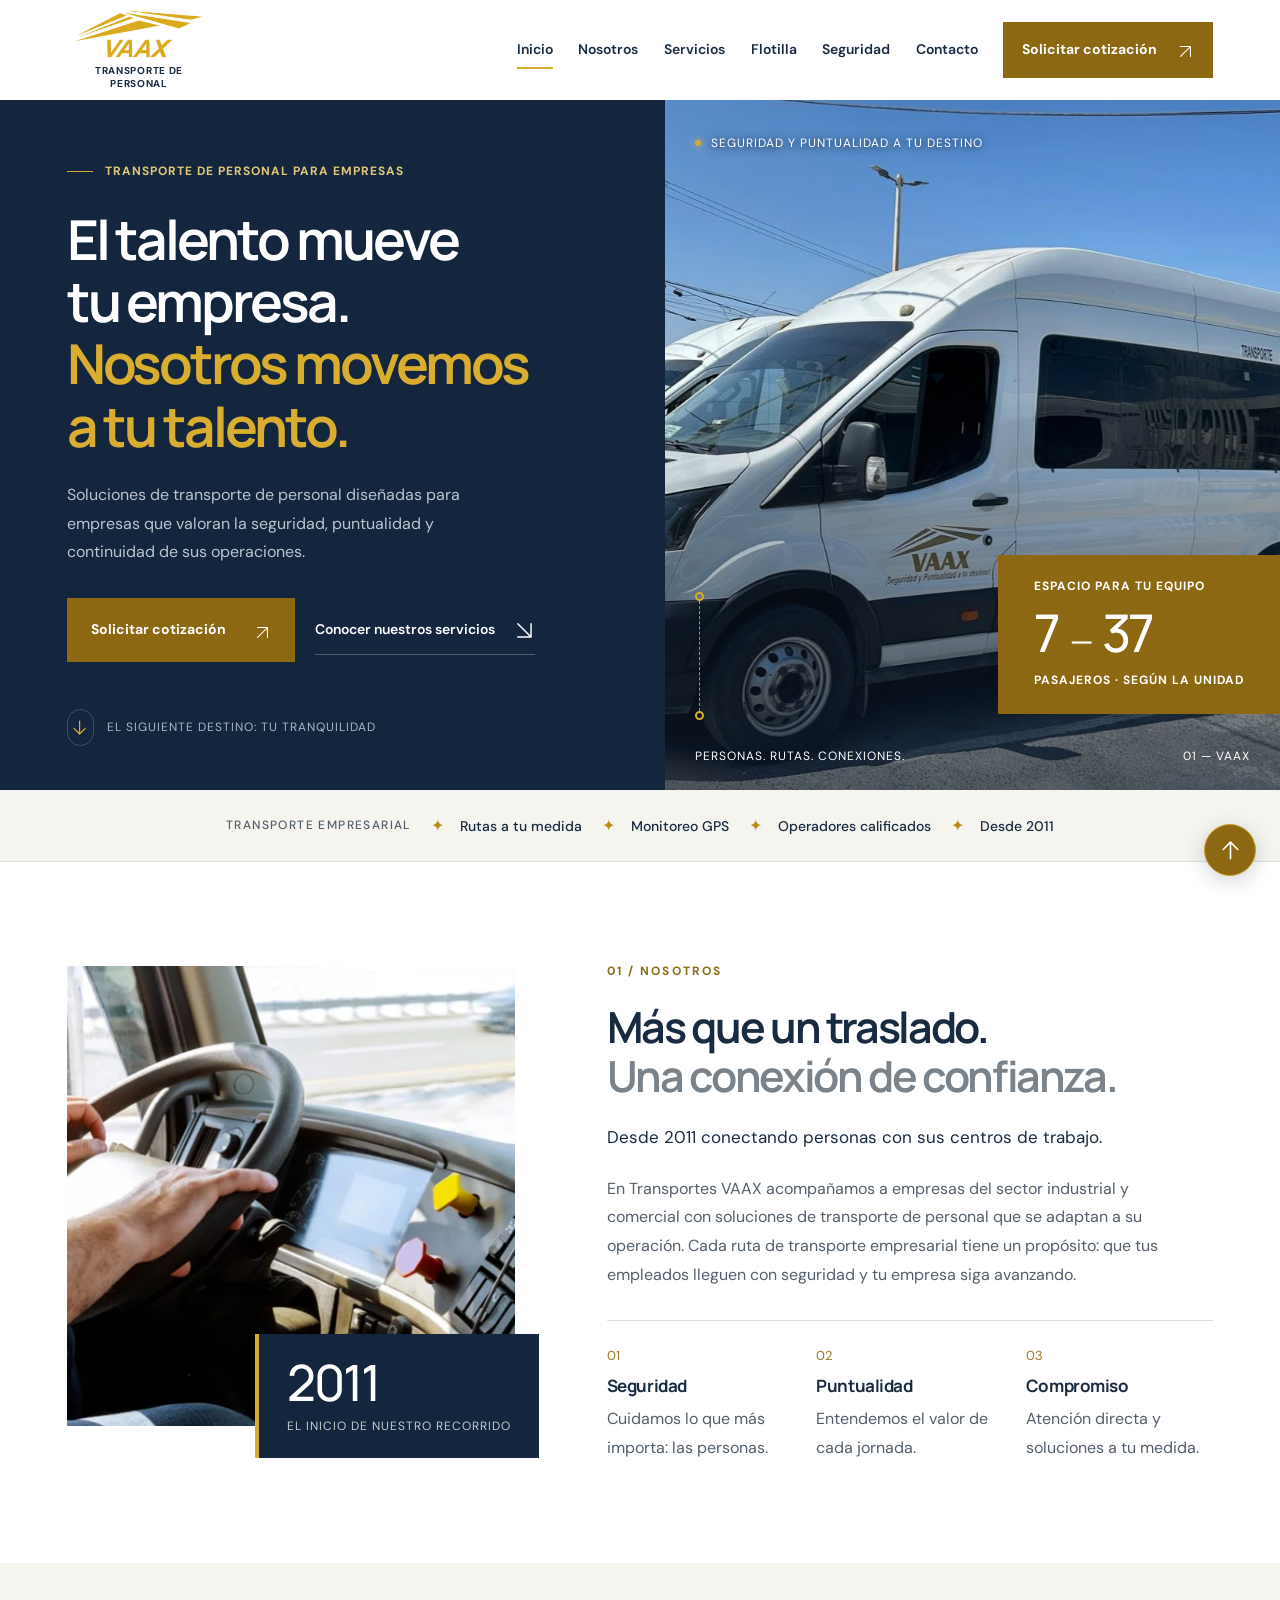
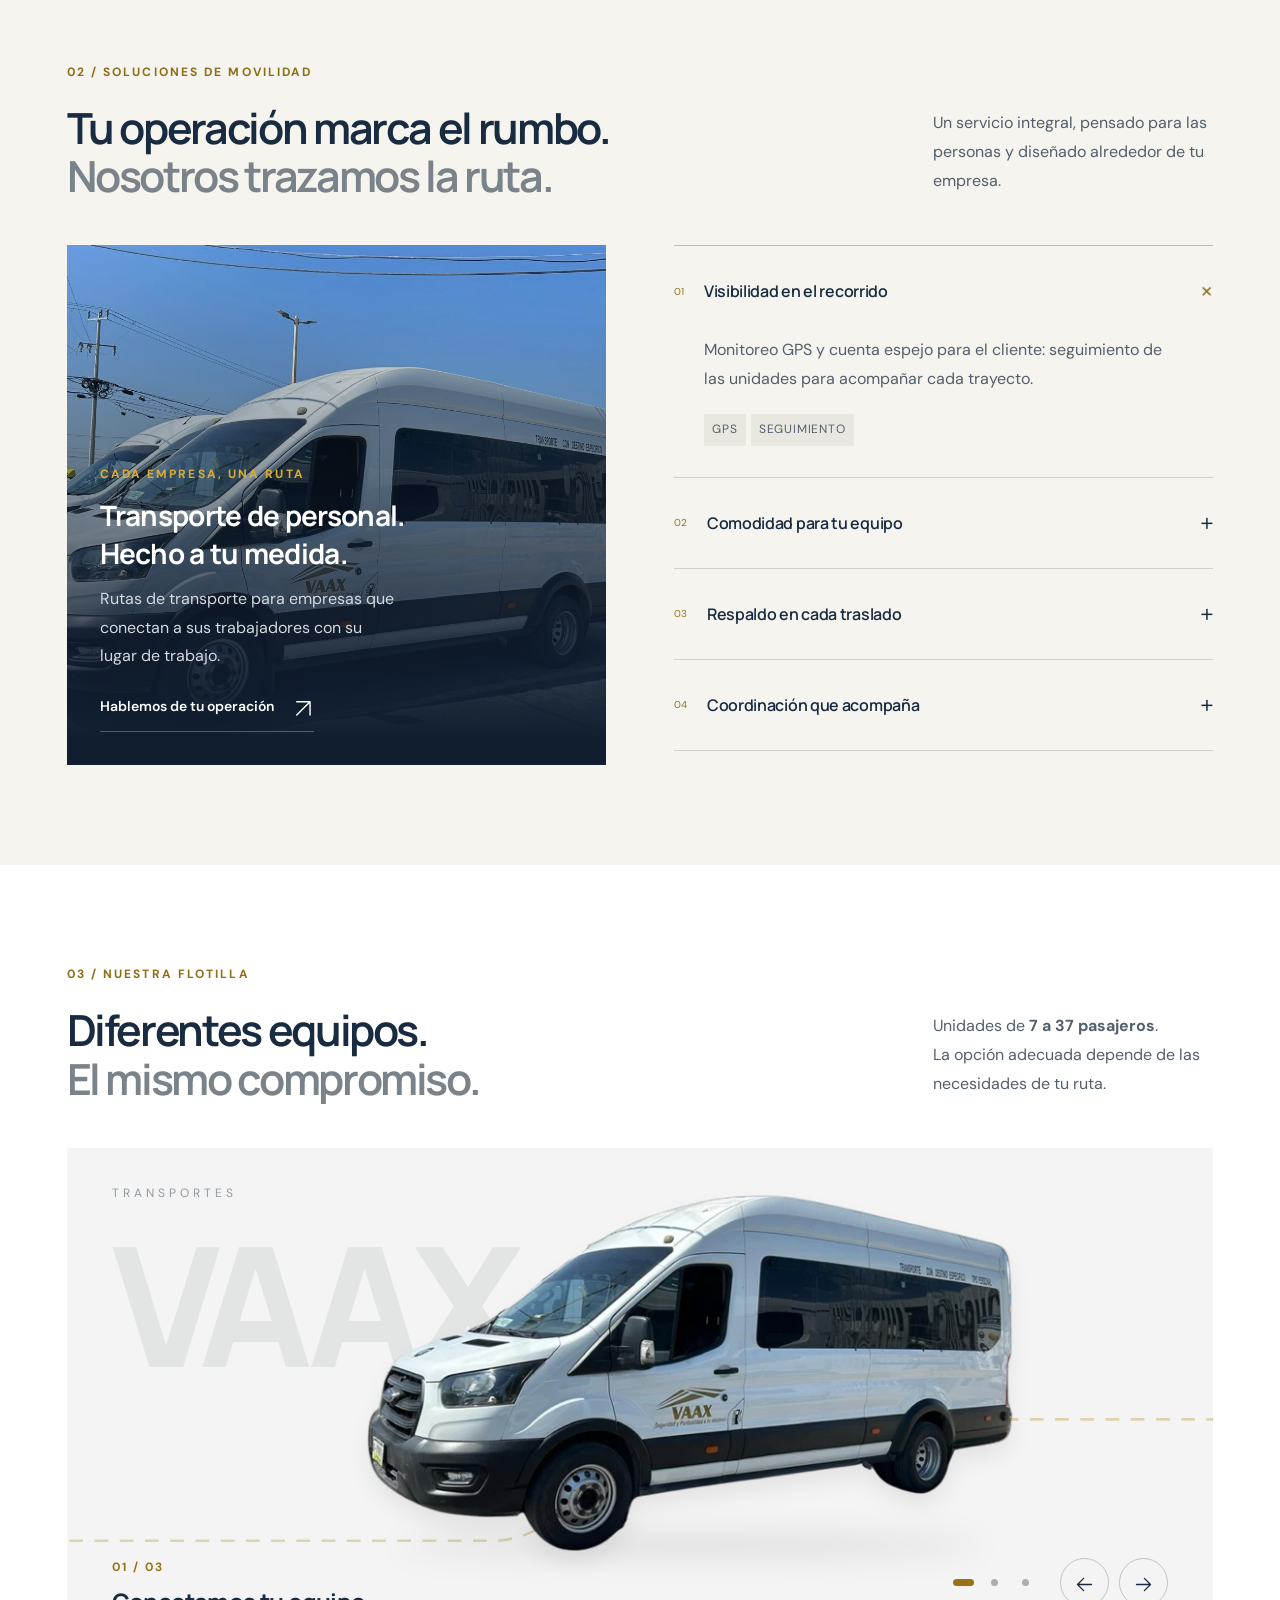
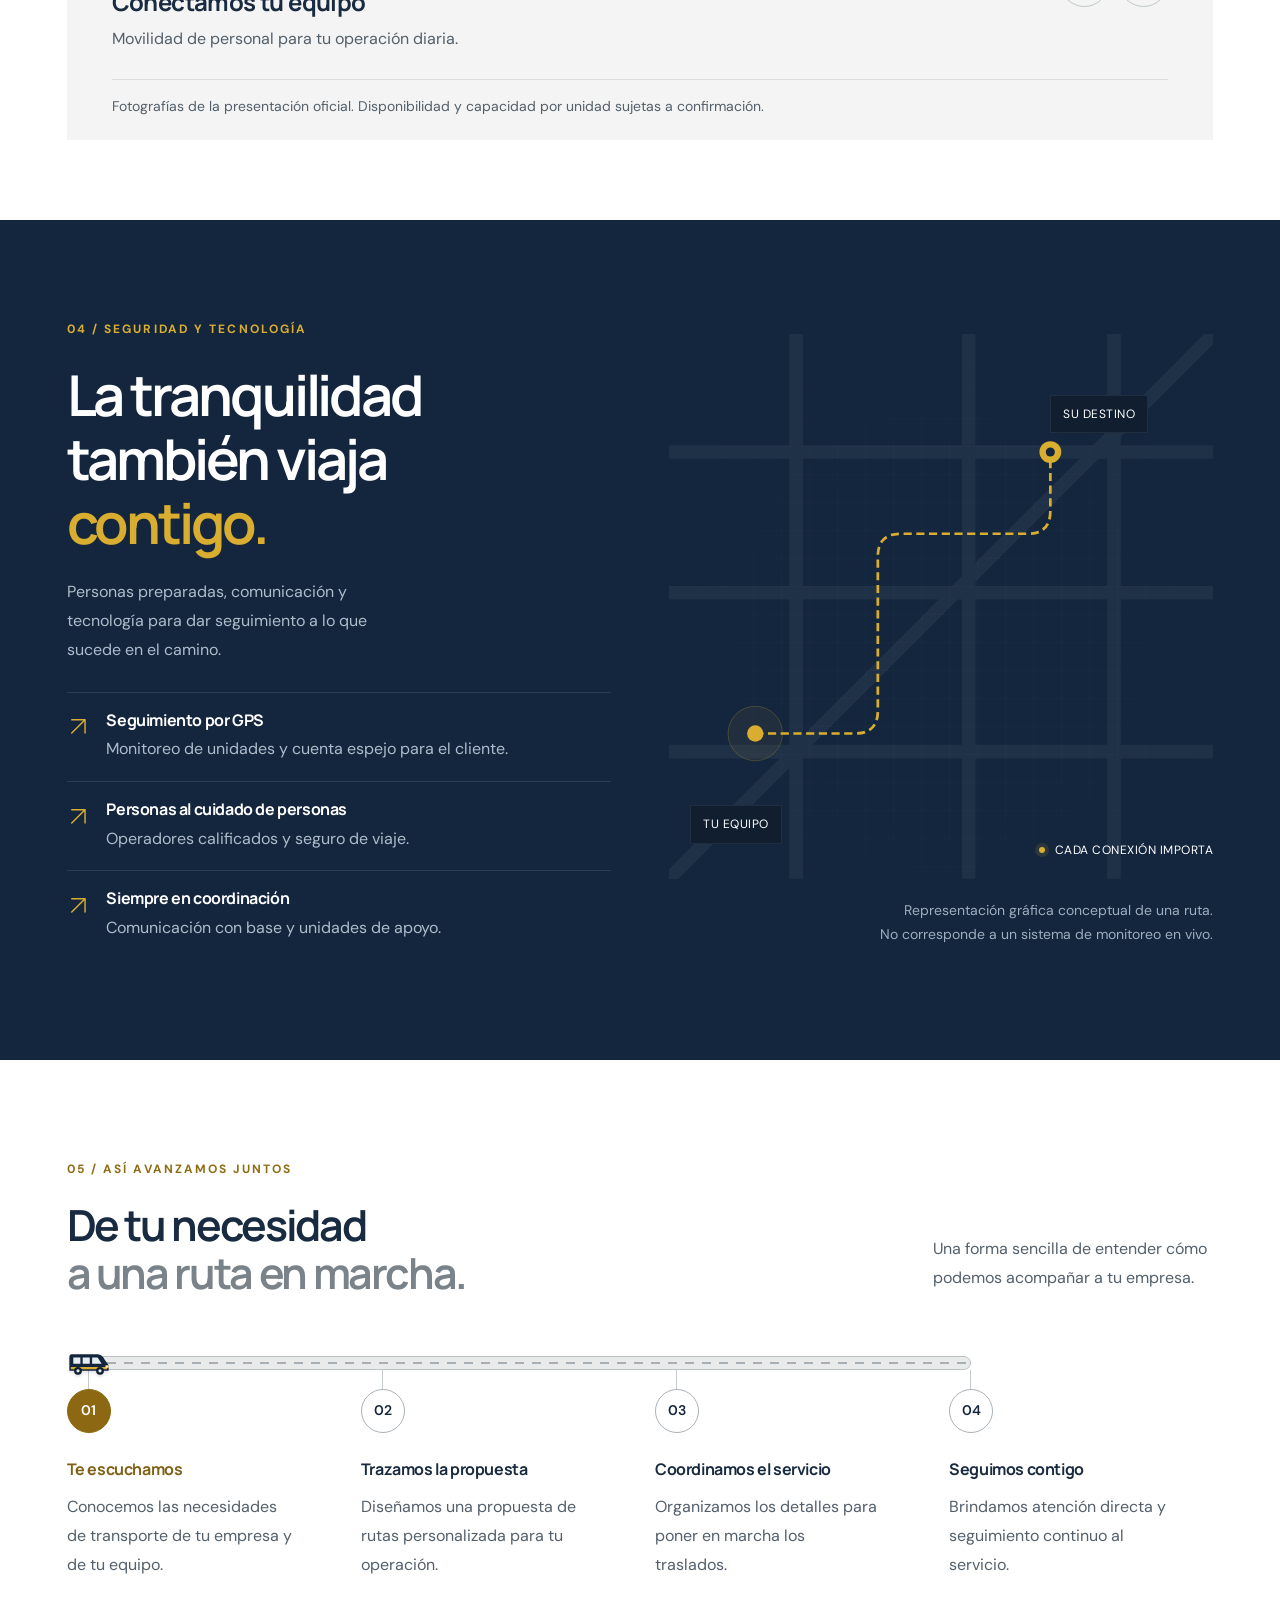
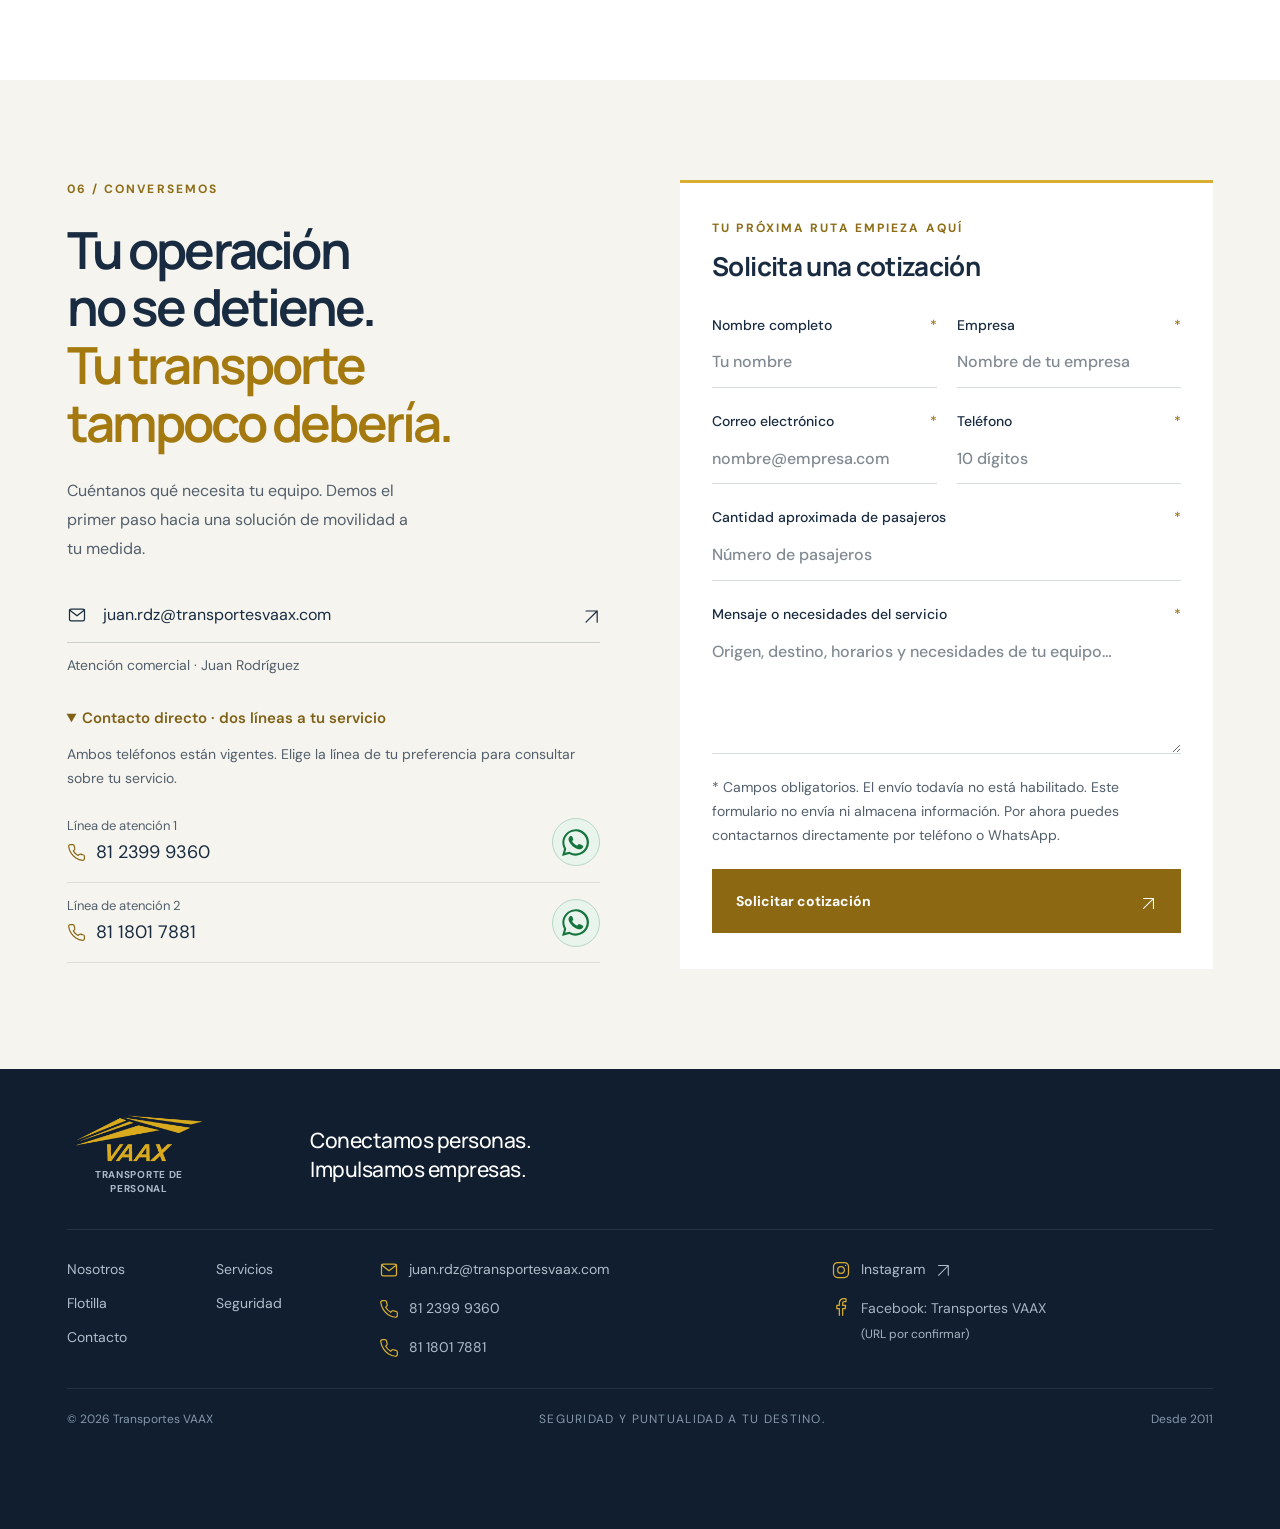
==== commit c039c97d: "Add interactive transport route, accessible gold controls and production-domain SEO" ====
--- a/transportes-vaax/index.html
+++ b/transportes-vaax/index.html
@@ -3,10 +3,34 @@
 <head>
 <meta charset="utf-8"><meta name="viewport" content="width=device-width, initial-scale=1">
 <meta name="theme-color" content="#14263e">
-<title>Transportes VAAX | Transporte de personal para empresas</title>
-<meta name="description" content="Desde 2011, Transportes VAAX conecta a tu equipo con su centro de trabajo. Transporte de personal, rutas personalizadas y unidades de 7 a 37 pasajeros.">
+<title>Transporte de personal para empresas | Transportes VAAX</title>
+<meta name="description" content="Transporte de personal industrial y comercial desde 2011. Rutas a medida, monitoreo GPS y unidades de 7 a 37 pasajeros. Cotiza con Transportes VAAX.">
+
+<meta name="robots" content="index, follow, max-image-preview:large">
+<meta property="og:type" content="website">
+<meta property="og:locale" content="es_MX">
+<meta property="og:site_name" content="Transportes VAAX">
+<meta property="og:title" content="Transporte de personal para empresas | Transportes VAAX">
+<meta property="og:description" content="Transporte de personal industrial y comercial desde 2011. Rutas a medida, monitoreo GPS y unidades de 7 a 37 pasajeros. Cotiza con Transportes VAAX.">
+<meta name="twitter:card" content="summary_large_image">
+<meta name="twitter:title" content="Transporte de personal para empresas | Transportes VAAX">
+<meta name="twitter:description" content="Transporte de personal industrial y comercial desde 2011. Rutas a medida, monitoreo GPS y unidades de 7 a 37 pasajeros. Cotiza con Transportes VAAX.">
+<!-- SEO:PUBLIC_URL:START -->
+<link rel="canonical" href="https://transportesvaax.com/">
+<meta property="og:url" content="https://transportesvaax.com/">
+<meta property="og:image" content="https://transportesvaax.com/assets/images/vaax-social.jpg">
+<meta property="og:image:type" content="image/jpeg">
+<meta property="og:image:width" content="1280">
+<meta property="og:image:height" content="960">
+<meta property="og:image:alt" content="Unidad de transporte de personal de Transportes VAAX">
+<meta name="twitter:image" content="https://transportesvaax.com/assets/images/vaax-social.jpg">
+<meta name="twitter:image:alt" content="Unidad de transporte de personal de Transportes VAAX">
+<!-- SEO:PUBLIC_URL:END -->
+<link rel="preload" href="assets/fonts/manrope.woff2" as="font" type="font/woff2" crossorigin>
+<link rel="preload" href="assets/fonts/dm-sans.woff2" as="font" type="font/woff2" crossorigin>
 <link rel="icon" href="assets/icons/favicon.svg" type="image/svg+xml">
 <link rel="stylesheet" href="css/styles.css"><noscript><style>@media(max-width:1100px){.header{position:relative;height:auto;flex-wrap:wrap;padding-top:15px;padding-bottom:15px}.menu-toggle{display:none}.nav{position:static;display:flex;flex-wrap:wrap;box-shadow:none;padding:0;gap:12px}.nav>a:not(.button){font-size:12px;padding:5px}.nav-cta{margin:0}}</style></noscript><script src="js/main.js" defer></script>
+<script type="application/ld+json" id="organization-schema">{"@context": "https://schema.org", "@type": "Organization", "name": "Transportes VAAX", "description": "Servicio de transporte de personal para empresas industriales y comerciales, con rutas personalizadas y monitoreo GPS.", "foundingDate": "2011", "email": "juan.rdz@transportesvaax.com", "telephone": ["+528123999360", "+528118017881"], "sameAs": ["https://www.instagram.com/transportes.vaax/"], "@id": "https://transportesvaax.com/#organization", "url": "https://transportesvaax.com/", "logo": "https://transportesvaax.com/assets/logo/vaax.png"}</script>
 </head>
 <body>
 <a class="skip-link" href="#contenido">Saltar al contenido</a>
@@ -14,21 +38,21 @@
 <header class="header" id="cabecera">
 <a class="brand" href="#inicio" aria-label="Transportes VAAX, inicio"><img src="assets/logo/vaax.png" alt="VAAX" width="480" height="184"><span>TRANSPORTE DE PERSONAL</span></a>
 <button class="menu-toggle" aria-label="Abrir menú" aria-expanded="false" aria-controls="menu"><span></span><span></span></button>
-<nav class="nav" id="menu" aria-label="Navegación principal"><a href="#inicio">Inicio</a><a href="#nosotros">Nosotros</a><a href="#servicios">Servicios</a><a href="#flotilla">Flotilla</a><a href="#seguridad">Seguridad</a><a href="#contacto">Contacto</a><a class="button button-gold nav-cta" href="#contacto">Solicitar cotización <span aria-hidden="true"><svg class="icon" viewBox="0 0 24 24" aria-hidden="true"><path d="M5 19 19 5M5 5h14v14"/></svg></span></a></nav>
+<nav class="nav" id="menu" aria-label="Navegación principal"><a href="#inicio">Inicio</a><a href="#nosotros">Nosotros</a><a href="#servicios">Servicios</a><a href="#flotilla">Flotilla</a><a href="#seguridad">Seguridad</a><a href="#contacto">Contacto</a><a class="button button-gold nav-cta" id="cta-header-quote" data-vaax-interaction="quote_click" href="#contacto">Solicitar cotización <span aria-hidden="true"><svg class="icon" viewBox="0 0 24 24" aria-hidden="true"><path d="M5 19 19 5M5 5h14v14"/></svg></span></a></nav>
 </header>
 <main id="contenido">
 <section class="hero" id="inicio" aria-labelledby="hero-title">
-<div class="hero-copy"><p class="eyebrow"><span class="small-line"></span> MOVILIDAD QUE IMPULSA EMPRESAS</p><h1 id="hero-title">El talento mueve<br>tu empresa.<br><em>Nosotros movemos<br>a tu talento.</em></h1><p class="hero-description">Soluciones de transporte de personal diseñadas para empresas que valoran la seguridad, puntualidad y continuidad de sus operaciones.</p><div class="hero-actions"><a class="button button-gold" href="#contacto">Solicitar cotización <span aria-hidden="true"><svg class="icon" viewBox="0 0 24 24" aria-hidden="true"><path d="M5 19 19 5M5 5h14v14"/></svg></span></a><a class="text-link" href="#servicios">Conocer nuestros servicios <span aria-hidden="true"><svg class="icon" viewBox="0 0 24 24" aria-hidden="true"><path d="M5 5l14 14M5 19h14V5"/></svg></span></a></div><a class="scroll-cue" href="#nosotros"><span aria-hidden="true"><svg class="icon" viewBox="0 0 24 24" aria-hidden="true"><path d="M12 4v16M5 13l7 7 7-7"/></svg></span> EL SIGUIENTE DESTINO: TU TRANQUILIDAD</a></div>
-<div class="hero-visual"><img class="hero-photo" src="assets/images/unidad-vaax.webp" alt="Unidad blanca de transporte de personal con el logotipo de VAAX" fetchpriority="high" width="1280" height="960"><div class="photo-shade"></div><div class="image-caption"><span class="live-dot"></span> SEGURIDAD Y PUNTUALIDAD A TU DESTINO</div><div class="hero-route" aria-hidden="true"><span></span><i></i><span></span></div><div class="hero-photo-bottom"><span>PERSONAS. RUTAS. CONEXIONES.</span><span>01 — VAAX</span></div><div class="capacity"><span>ESPACIO PARA TU EQUIPO</span><strong>7 <i>—</i> 37</strong><small>PASAJEROS · SEGÚN LA UNIDAD</small></div></div>
+<div class="hero-copy"><p class="eyebrow"><span class="small-line"></span> TRANSPORTE DE PERSONAL PARA EMPRESAS</p><h1 id="hero-title">El talento mueve<br>tu empresa.<br><em>Nosotros movemos<br>a tu talento.</em></h1><p class="hero-description">Soluciones de transporte de personal diseñadas para empresas que valoran la seguridad, puntualidad y continuidad de sus operaciones.</p><div class="hero-actions"><a class="button button-gold" id="cta-hero-quote" data-vaax-interaction="quote_click" href="#contacto">Solicitar cotización <span aria-hidden="true"><svg class="icon" viewBox="0 0 24 24" aria-hidden="true"><path d="M5 19 19 5M5 5h14v14"/></svg></span></a><a class="text-link" href="#servicios">Conocer nuestros servicios <span aria-hidden="true"><svg class="icon" viewBox="0 0 24 24" aria-hidden="true"><path d="M5 5l14 14M5 19h14V5"/></svg></span></a></div><a class="scroll-cue" href="#nosotros"><span aria-hidden="true"><svg class="icon" viewBox="0 0 24 24" aria-hidden="true"><path d="M12 4v16M5 13l7 7 7-7"/></svg></span> EL SIGUIENTE DESTINO: TU TRANQUILIDAD</a></div>
+<div class="hero-visual"><img class="hero-photo" src="assets/images/unidad-vaax.webp" srcset="assets/images/unidad-vaax-768.webp 768w, assets/images/unidad-vaax.webp 1280w" sizes="(max-width:580px) 135vw, 80vw" alt="Unidad blanca de transporte de personal con el logotipo de VAAX" fetchpriority="high" width="1280" height="960"><div class="photo-shade"></div><div class="image-caption"><span class="live-dot"></span> SEGURIDAD Y PUNTUALIDAD A TU DESTINO</div><div class="hero-route" aria-hidden="true"><span></span><i></i><span></span></div><div class="hero-photo-bottom"><span>PERSONAS. RUTAS. CONEXIONES.</span><span>01 — VAAX</span></div><div class="capacity"><span>ESPACIO PARA TU EQUIPO</span><strong>7 <i>—</i> 37</strong><small>PASAJEROS · SEGÚN LA UNIDAD</small></div></div>
 </section>
 <div class="promise-strip"><span>TRANSPORTE EMPRESARIAL</span><span><b aria-hidden="true">✦</b> Rutas a tu medida</span><span><b aria-hidden="true">✦</b> Monitoreo GPS</span><span><b aria-hidden="true">✦</b> Operadores calificados</span><span><b aria-hidden="true">✦</b> Desde 2011</span></div>
-<section class="section about" id="nosotros" aria-labelledby="about-title"><div class="about-image reveal"><div class="photo-window"><img src="assets/images/conduccion.webp" alt="Detalle de conducción incluido en la presentación corporativa de VAAX" width="1200" height="800" loading="lazy"></div><div class="year-stamp"><strong>2011</strong><span>EL INICIO DE NUESTRO RECORRIDO</span></div></div><div class="about-copy reveal"><p class="eyebrow">01 / NOSOTROS</p><h2 id="about-title">Más que un traslado.<br><span>Una conexión de confianza.</span></h2><p class="lead">Desde 2011 conectando personas con sus centros de trabajo.</p><p>En Transportes VAAX acompañamos a empresas del sector industrial y comercial con soluciones de transporte de personal que se adaptan a su operación. Cada ruta tiene un propósito: que tu equipo llegue con seguridad y tu empresa siga avanzando.</p><div class="values"><div><span>01</span><h3>Seguridad</h3><p>Cuidamos lo que más importa: las personas.</p></div><div><span>02</span><h3>Puntualidad</h3><p>Entendemos el valor de cada jornada.</p></div><div><span>03</span><h3>Compromiso</h3><p>Atención directa y soluciones a tu medida.</p></div></div></div></section>
-<section class="section services" id="servicios" aria-labelledby="services-title"><div class="section-heading reveal"><div><p class="eyebrow">02 / SOLUCIONES DE MOVILIDAD</p><h2 id="services-title">Tu operación marca el rumbo.<br><span>Nosotros trazamos la ruta.</span></h2></div><p>Un servicio integral, pensado para las personas y diseñado alrededor de tu empresa.</p></div><div class="service-layout"><div class="service-feature reveal"><img src="assets/images/unidad-vaax.webp" alt="Unidad de VAAX para transporte empresarial" loading="lazy" width="1280" height="960"><div><p class="eyebrow">CADA EMPRESA, UNA RUTA</p><h3>Transporte de personal.<br>Hecho a tu medida.</h3><p>Rutas personalizadas para conectar a tu equipo con su lugar de trabajo.</p><a class="text-link" href="#contacto">Hablemos de tu operación <span aria-hidden="true"><svg class="icon" viewBox="0 0 24 24" aria-hidden="true"><path d="M5 19 19 5M5 5h14v14"/></svg></span></a></div></div><div class="service-accordions reveal"><details name="servicios" open><summary><span class="service-number">01</span><span>Visibilidad en el recorrido</span><b aria-hidden="true">+</b></summary><div class="details-content"><p>Monitoreo GPS y cuenta espejo para el cliente: seguimiento de las unidades para acompañar cada trayecto.</p><span class="tag">GPS</span><span class="tag">SEGUIMIENTO</span></div></details><details name="servicios"><summary><span class="service-number">02</span><span>Comodidad para tu equipo</span><b aria-hidden="true">+</b></summary><div class="details-content"><p>Unidades climatizadas, asientos cómodos y sanitización. El bienestar de las personas también es parte del camino.</p><span class="tag">CLIMATIZACIÓN</span><span class="tag">SANITIZACIÓN</span></div></details><details name="servicios"><summary><span class="service-number">03</span><span>Respaldo en cada traslado</span><b aria-hidden="true">+</b></summary><div class="details-content"><p>Operadores calificados y responsables, seguro de viaje y puntos previamente autorizados y monitoreados.</p><span class="tag">SEGURO DE VIAJE</span><span class="tag">OPERADORES CALIFICADOS</span></div></details><details name="servicios"><summary><span class="service-number">04</span><span>Coordinación que acompaña</span><b aria-hidden="true">+</b></summary><div class="details-content"><p>Comunicación entre las unidades, la base y las unidades de apoyo, con atención directa y seguimiento continuo.</p><span class="tag">COMUNICACIÓN OPERATIVA</span></div></details></div></div></section>
+<section class="section about" id="nosotros" aria-labelledby="about-title"><div class="about-image reveal"><div class="photo-window"><img src="assets/images/conduccion.webp" srcset="assets/images/conduccion-800.webp 800w, assets/images/conduccion.webp 1800w" sizes="(max-width:800px) 100vw, 42vw" alt="Detalle de conducción incluido en la presentación corporativa de VAAX" width="1200" height="800" loading="lazy"></div><div class="year-stamp"><strong>2011</strong><span>EL INICIO DE NUESTRO RECORRIDO</span></div></div><div class="about-copy reveal"><p class="eyebrow">01 / NOSOTROS</p><h2 id="about-title">Más que un traslado.<br><span>Una conexión de confianza.</span></h2><p class="lead">Desde 2011 conectando personas con sus centros de trabajo.</p><p>En Transportes VAAX acompañamos a empresas del sector industrial y comercial con soluciones de transporte de personal que se adaptan a su operación. Cada ruta de transporte empresarial tiene un propósito: que tus empleados lleguen con seguridad y tu empresa siga avanzando.</p><div class="values"><div><span>01</span><h3>Seguridad</h3><p>Cuidamos lo que más importa: las personas.</p></div><div><span>02</span><h3>Puntualidad</h3><p>Entendemos el valor de cada jornada.</p></div><div><span>03</span><h3>Compromiso</h3><p>Atención directa y soluciones a tu medida.</p></div></div></div></section>
+<section class="section services" id="servicios" aria-labelledby="services-title"><div class="section-heading reveal"><div><p class="eyebrow">02 / SOLUCIONES DE MOVILIDAD</p><h2 id="services-title">Tu operación marca el rumbo.<br><span>Nosotros trazamos la ruta.</span></h2></div><p>Un servicio integral, pensado para las personas y diseñado alrededor de tu empresa.</p></div><div class="service-layout"><div class="service-feature reveal"><img src="assets/images/unidad-vaax.webp" alt="Unidad de VAAX para transporte empresarial" loading="lazy" width="1280" height="960"><div><p class="eyebrow">CADA EMPRESA, UNA RUTA</p><h3>Transporte de personal.<br>Hecho a tu medida.</h3><p>Rutas de transporte para empresas que conectan a sus trabajadores con su lugar de trabajo.</p><a class="text-link" id="cta-services-quote" data-vaax-interaction="quote_click" href="#contacto">Hablemos de tu operación <span aria-hidden="true"><svg class="icon" viewBox="0 0 24 24" aria-hidden="true"><path d="M5 19 19 5M5 5h14v14"/></svg></span></a></div></div><div class="service-accordions reveal"><details name="servicios" open><summary><span class="service-number">01</span><span>Visibilidad en el recorrido</span><b aria-hidden="true">+</b></summary><div class="details-content"><p>Monitoreo GPS y cuenta espejo para el cliente: seguimiento de las unidades para acompañar cada trayecto.</p><span class="tag">GPS</span><span class="tag">SEGUIMIENTO</span></div></details><details name="servicios"><summary><span class="service-number">02</span><span>Comodidad para tu equipo</span><b aria-hidden="true">+</b></summary><div class="details-content"><p>Unidades climatizadas, asientos cómodos y sanitización. El bienestar de las personas también es parte del camino.</p><span class="tag">CLIMATIZACIÓN</span><span class="tag">SANITIZACIÓN</span></div></details><details name="servicios"><summary><span class="service-number">03</span><span>Respaldo en cada traslado</span><b aria-hidden="true">+</b></summary><div class="details-content"><p>Operadores calificados y responsables, seguro de viaje y puntos previamente autorizados y monitoreados.</p><span class="tag">SEGURO DE VIAJE</span><span class="tag">OPERADORES CALIFICADOS</span></div></details><details name="servicios"><summary><span class="service-number">04</span><span>Coordinación que acompaña</span><b aria-hidden="true">+</b></summary><div class="details-content"><p>Comunicación entre las unidades, la base y las unidades de apoyo, con atención directa y seguimiento continuo.</p><span class="tag">COMUNICACIÓN OPERATIVA</span></div></details></div></div></section>
 <section class="fleet section" id="flotilla" aria-labelledby="fleet-title"><div class="section-heading reveal"><div><p class="eyebrow">03 / NUESTRA FLOTILLA</p><h2 id="fleet-title">Diferentes equipos.<br><span>El mismo compromiso.</span></h2></div><p>Unidades de <strong>7 a 37 pasajeros</strong>.<br>La opción adecuada depende de las necesidades de tu ruta.</p></div><div class="fleet-stage reveal" role="region" aria-roledescription="carrusel" aria-label="Fotografías de unidades VAAX"><div class="fleet-label"><span>TRANSPORTES</span><strong>VAAX</strong></div><div class="fleet-road" aria-hidden="true"><svg viewBox="0 0 1000 140" preserveAspectRatio="none"><path d="M-20 110H370Q420 110 450 75T530 40H1020"/></svg></div><div class="fleet-image-wrap"><img id="fleet-image" src="assets/images/flotilla-2.webp" alt="Vista lateral de una unidad de transporte de personal VAAX" width="900" height="650" loading="lazy"></div><div class="fleet-bottom"><div aria-live="polite" aria-atomic="true"><p class="eyebrow" id="fleet-count">01 / 03</p><h3 id="fleet-name">Conectamos tu equipo</h3><p id="fleet-description">Movilidad de personal para tu operación diaria.</p></div><div class="fleet-controls"><div class="fleet-dots" role="group" aria-label="Elegir fotografía de la flotilla"><button type="button" class="fleet-dot" data-slide="0" aria-label="Ver fotografía 1 de 3" aria-current="true"><span></span></button><button type="button" class="fleet-dot" data-slide="1" aria-label="Ver fotografía 2 de 3"><span></span></button><button type="button" class="fleet-dot" data-slide="2" aria-label="Ver fotografía 3 de 3"><span></span></button></div><button class="circle-button" id="fleet-prev" aria-label="Ver unidad anterior"><svg class="icon" viewBox="0 0 24 24" aria-hidden="true"><path d="M20 12H4M11 5l-7 7 7 7"/></svg></button><button class="circle-button" id="fleet-next" aria-label="Ver siguiente unidad"><svg class="icon" viewBox="0 0 24 24" aria-hidden="true"><path d="M4 12h16M13 5l7 7-7 7"/></svg></button></div></div><p class="fleet-note">Fotografías de la presentación oficial. Disponibilidad y capacidad por unidad sujetas a confirmación.</p></div></section>
 <section class="security section" id="seguridad" aria-labelledby="security-title"><div class="security-copy reveal"><p class="eyebrow">04 / SEGURIDAD Y TECNOLOGÍA</p><h2 id="security-title">La tranquilidad<br>también viaja<br><em>contigo.</em></h2><p>Personas preparadas, comunicación y tecnología para dar seguimiento a lo que sucede en el camino.</p><ul class="security-list"><li><span aria-hidden="true"><svg class="icon" viewBox="0 0 24 24" aria-hidden="true"><path d="M5 19 19 5M5 5h14v14"/></svg></span><div><h3>Seguimiento por GPS</h3><p>Monitoreo de unidades y cuenta espejo para el cliente.</p></div></li><li><span aria-hidden="true"><svg class="icon" viewBox="0 0 24 24" aria-hidden="true"><path d="M5 19 19 5M5 5h14v14"/></svg></span><div><h3>Personas al cuidado de personas</h3><p>Operadores calificados y seguro de viaje.</p></div></li><li><span aria-hidden="true"><svg class="icon" viewBox="0 0 24 24" aria-hidden="true"><path d="M5 19 19 5M5 5h14v14"/></svg></span><div><h3>Siempre en coordinación</h3><p>Comunicación con base y unidades de apoyo.</p></div></li></ul></div><div class="route-art reveal"><div class="map-grid" aria-hidden="true"></div><svg viewBox="0 0 600 600" aria-hidden="true"><path class="map-street" d="M0 130H600M0 285H600M0 460H600M140 0V600M330 0V600M490 0V600M0 600L600 0"/><path class="route-line" d="M95 440H205Q230 440 230 415V245Q230 220 255 220H395Q420 220 420 195V130"/><circle class="route-halo" cx="95" cy="440" r="30"/><circle cx="95" cy="440" r="9" fill="#d9ae30"/><circle cx="420" cy="130" r="12" fill="#d9ae30"/><circle cx="420" cy="130" r="5" fill="#14263e"/></svg><span class="map-label start-label">TU EQUIPO</span><span class="map-label end-label">SU DESTINO</span><div class="map-caption"><span class="live-dot"></span> CADA CONEXIÓN IMPORTA</div><p class="map-disclaimer">Representación gráfica conceptual de una ruta.<br>No corresponde a un sistema de monitoreo en vivo.</p></div></section>
-<section class="section process" aria-labelledby="process-title"><div class="section-heading reveal"><div><p class="eyebrow">05 / ASÍ AVANZAMOS JUNTOS</p><h2 id="process-title">De tu necesidad<br><span>a una ruta en marcha.</span></h2></div><p>Una forma sencilla de entender cómo podemos acompañar a tu empresa.</p></div><ol class="process-steps reveal"><li class="reveal"><span>01</span><h3>Te escuchamos</h3><p>Conocemos las necesidades de transporte de tu empresa y de tu equipo.</p></li><li class="reveal"><span>02</span><h3>Trazamos la propuesta</h3><p>Diseñamos una propuesta de rutas personalizada para tu operación.</p></li><li class="reveal"><span>03</span><h3>Coordinamos el servicio</h3><p>Organizamos los detalles para poner en marcha los traslados.</p></li><li class="reveal"><span>04</span><h3>Seguimos contigo</h3><p>Brindamos atención directa y seguimiento continuo al servicio.</p></li></ol></section>
-<section class="contact section" id="contacto" aria-labelledby="contact-title"><div class="contact-copy reveal"><p class="eyebrow">06 / CONVERSEMOS</p><h2 id="contact-title">Tu operación<br>no se detiene.<br><em>Tu transporte<br>tampoco debería.</em></h2><p>Cuéntanos qué necesita tu equipo. Demos el primer paso hacia una solución de movilidad a tu medida.</p><a class="contact-email" href="mailto:juan.rdz@transportesvaax.com"><svg xmlns="http://www.w3.org/2000/svg" class="icon contact-icon" viewBox="0 0 24 24" fill="none" stroke="currentColor" stroke-width="1.7" stroke-linecap="round" stroke-linejoin="round" aria-hidden="true"><rect x="3" y="5" width="18" height="14" rx="2"/><path d="m3 6 9 7 9-7"/></svg><span class="email-address">juan.rdz@transportesvaax.com</span> <span aria-hidden="true"><svg class="icon" viewBox="0 0 24 24" aria-hidden="true"><path d="M5 19 19 5M5 5h14v14"/></svg></span></a><p class="contact-person">Atención comercial · Juan Rodríguez</p><details class="phone-details" open><summary>Contacto directo · dos líneas a tu servicio</summary><p>Ambos teléfonos están vigentes. Elige la línea de tu preferencia para consultar sobre tu servicio.</p><div class="phone-row"><div><span>Línea de atención 1</span><a href="tel:+528123999360"><svg xmlns="http://www.w3.org/2000/svg" class="icon contact-icon" viewBox="0 0 24 24" fill="none" stroke="currentColor" stroke-width="1.7" stroke-linecap="round" stroke-linejoin="round" aria-hidden="true"><path d="M22 16.9v3a2 2 0 0 1-2.2 2 19.8 19.8 0 0 1-8.6-3.1 19.5 19.5 0 0 1-6-6A19.8 19.8 0 0 1 2.1 4.2 2 2 0 0 1 4.1 2h3a2 2 0 0 1 2 1.7c.1 1 .3 1.9.7 2.8a2 2 0 0 1-.5 2.1L8 9.9a16 16 0 0 0 6 6l1.3-1.3a2 2 0 0 1 2.1-.5c.9.4 1.8.6 2.8.7a2 2 0 0 1 1.8 2.1Z"/></svg><span>81 2399 9360</span></a></div><a class="whatsapp-link" aria-label="Abrir WhatsApp al 81 2399 9360" title="WhatsApp: 81 2399 9360" target="_blank" rel="noopener noreferrer" href="https://wa.me/528123999360?text=Hola%2C%20quisiera%20solicitar%20una%20cotizaci%C3%B3n%20de%20transporte%20de%20personal%20para%20mi%20empresa."><svg class="whatsapp-icon" viewBox="0 0 24 24" aria-hidden="true"><path d="M20.5 3.5A11.9 11.9 0 0 0 1.8 17.8L0 24l6.4-1.7A12 12 0 0 0 24 11.9c0-3.2-1.2-6.2-3.5-8.4ZM12 21.8a9.8 9.8 0 0 1-5-1.4l-.4-.2-3.8 1 1-3.7-.2-.4A9.9 9.9 0 1 1 12 21.8Zm5.5-7.4c-.3-.2-1.8-.9-2.1-1-.3-.1-.5-.2-.7.2l-.9 1c-.2.2-.3.2-.6.1a8.1 8.1 0 0 1-2.4-1.5 9 9 0 0 1-1.7-2.1c-.2-.3 0-.5.1-.6l.5-.6.3-.5c.1-.2 0-.4 0-.6L9 6.7c-.2-.5-.5-.5-.7-.5h-.6c-.2 0-.5.1-.8.4-.3.3-1.1 1.1-1.1 2.6 0 1.6 1.2 3 1.3 3.2.2.2 2.3 3.5 5.6 4.9.8.3 1.4.5 1.8.6.8.2 1.5.2 2.1.1.6-.1 1.8-.8 2-1.5.3-.7.3-1.3.2-1.5-.1-.1-.3-.2-.6-.4Z"/></svg></a></div><div class="phone-row"><div><span>Línea de atención 2</span><a href="tel:+528118017881"><svg xmlns="http://www.w3.org/2000/svg" class="icon contact-icon" viewBox="0 0 24 24" fill="none" stroke="currentColor" stroke-width="1.7" stroke-linecap="round" stroke-linejoin="round" aria-hidden="true"><path d="M22 16.9v3a2 2 0 0 1-2.2 2 19.8 19.8 0 0 1-8.6-3.1 19.5 19.5 0 0 1-6-6A19.8 19.8 0 0 1 2.1 4.2 2 2 0 0 1 4.1 2h3a2 2 0 0 1 2 1.7c.1 1 .3 1.9.7 2.8a2 2 0 0 1-.5 2.1L8 9.9a16 16 0 0 0 6 6l1.3-1.3a2 2 0 0 1 2.1-.5c.9.4 1.8.6 2.8.7a2 2 0 0 1 1.8 2.1Z"/></svg><span>81 1801 7881</span></a></div><a class="whatsapp-link" aria-label="Abrir WhatsApp al 81 1801 7881" title="WhatsApp: 81 1801 7881" target="_blank" rel="noopener noreferrer" href="https://wa.me/528118017881?text=Hola%2C%20quisiera%20solicitar%20una%20cotizaci%C3%B3n%20de%20transporte%20de%20personal%20para%20mi%20empresa."><svg class="whatsapp-icon" viewBox="0 0 24 24" aria-hidden="true"><path d="M20.5 3.5A11.9 11.9 0 0 0 1.8 17.8L0 24l6.4-1.7A12 12 0 0 0 24 11.9c0-3.2-1.2-6.2-3.5-8.4ZM12 21.8a9.8 9.8 0 0 1-5-1.4l-.4-.2-3.8 1 1-3.7-.2-.4A9.9 9.9 0 1 1 12 21.8Zm5.5-7.4c-.3-.2-1.8-.9-2.1-1-.3-.1-.5-.2-.7.2l-.9 1c-.2.2-.3.2-.6.1a8.1 8.1 0 0 1-2.4-1.5 9 9 0 0 1-1.7-2.1c-.2-.3 0-.5.1-.6l.5-.6.3-.5c.1-.2 0-.4 0-.6L9 6.7c-.2-.5-.5-.5-.7-.5h-.6c-.2 0-.5.1-.8.4-.3.3-1.1 1.1-1.1 2.6 0 1.6 1.2 3 1.3 3.2.2.2 2.3 3.5 5.6 4.9.8.3 1.4.5 1.8.6.8.2 1.5.2 2.1.1.6-.1 1.8-.8 2-1.5.3-.7.3-1.3.2-1.5-.1-.1-.3-.2-.6-.4Z"/></svg></a></div></details></div><form class="quote-form reveal" id="quote-form" method="post" action="#" aria-describedby="form-note"><p class="eyebrow">TU PRÓXIMA RUTA EMPIEZA AQUÍ</p><h3>Solicita una cotización</h3><div class="form-grid"><label for="nombre">Nombre completo <span>*</span><input autocomplete="name" name="nombre" id="nombre" required maxlength="100" placeholder="Tu nombre"></label><label for="empresa">Empresa <span>*</span><input autocomplete="organization" name="empresa" id="empresa" required maxlength="150" placeholder="Nombre de tu empresa"></label><label for="correo">Correo electrónico <span>*</span><input type="email" autocomplete="email" name="correo" id="correo" required maxlength="200" placeholder="nombre@empresa.com"></label><label for="telefono">Teléfono <span>*</span><input type="tel" autocomplete="tel" name="telefono" id="telefono" required maxlength="30" placeholder="10 dígitos"></label><label class="full-width" for="pasajeros">Cantidad aproximada de pasajeros <span>*</span><input type="number" name="pasajeros" id="pasajeros" required min="1" max="100000" step="1" placeholder="Número de pasajeros"></label><label class="full-width" for="mensaje">Mensaje o necesidades del servicio <span>*</span><textarea name="mensaje" id="mensaje" required maxlength="2000" rows="4" placeholder="Origen, destino, horarios y necesidades de tu equipo…"></textarea></label></div><p class="form-note" id="form-note">* Campos obligatorios. El envío todavía no está habilitado. Este formulario no envía ni almacena información. Por ahora puedes contactarnos directamente por teléfono o WhatsApp.</p><button class="button button-gold" type="submit" disabled>Solicitar cotización <span aria-hidden="true"><svg class="icon" viewBox="0 0 24 24" aria-hidden="true"><path d="M5 19 19 5M5 5h14v14"/></svg></span></button><p class="form-status" id="form-status" role="status"></p><noscript><p>El envío del formulario aún no está habilitado. Utiliza los teléfonos o enlaces de WhatsApp de esta sección.</p></noscript></form></section>
+<section class="section process" aria-labelledby="process-title"><div class="section-heading reveal"><div><p class="eyebrow">05 / ASÍ AVANZAMOS JUNTOS</p><h2 id="process-title">De tu necesidad<br><span>a una ruta en marcha.</span></h2></div><p>Una forma sencilla de entender cómo podemos acompañar a tu empresa.</p></div><div class="process-journey"><div class="process-road" aria-hidden="true"><div class="process-progress"></div></div><div class="process-vehicle" aria-hidden="true"><svg xmlns="http://www.w3.org/2000/svg" viewBox="0 0 56 32" class="process-bus-art" aria-hidden="true"><path d="M5 5h34c4 0 7 3 9 7l5 7v7H3V9a4 4 0 0 1 2-4Z" fill="#14263e"/><path d="M8 9h9v8H8zm12 0h9v8h-9zm12 0h7l5 8H32Z" fill="#e6edf2"/><path d="M5 21h46v3H5Z" fill="#d9ae30"/><path d="M49 19h4v3h-4" fill="#fff1b5"/><circle cx="14" cy="26" r="5" fill="#101e30"/><circle cx="14" cy="26" r="2" fill="#e6edf2"/><circle cx="42" cy="26" r="5" fill="#101e30"/><circle cx="42" cy="26" r="2" fill="#e6edf2"/></svg></div><ol class="process-steps"><li class="reveal"><button class="process-stop" type="button" id="process-stop-01" aria-pressed="true" aria-label="Paso 01: Te escuchamos" disabled><span>01</span></button><h3>Te escuchamos</h3><p>Conocemos las necesidades de transporte de tu empresa y de tu equipo.</p></li><li class="reveal"><button class="process-stop" type="button" id="process-stop-02" aria-pressed="false" aria-label="Paso 02: Trazamos la propuesta" disabled><span>02</span></button><h3>Trazamos la propuesta</h3><p>Diseñamos una propuesta de rutas personalizada para tu operación.</p></li><li class="reveal"><button class="process-stop" type="button" id="process-stop-03" aria-pressed="false" aria-label="Paso 03: Coordinamos el servicio" disabled><span>03</span></button><h3>Coordinamos el servicio</h3><p>Organizamos los detalles para poner en marcha los traslados.</p></li><li class="reveal"><button class="process-stop" type="button" id="process-stop-04" aria-pressed="false" aria-label="Paso 04: Seguimos contigo" disabled><span>04</span></button><h3>Seguimos contigo</h3><p>Brindamos atención directa y seguimiento continuo al servicio.</p></li></ol><p class="sr-only" id="process-status" role="status"></p></div></section>
+<section class="contact section" id="contacto" aria-labelledby="contact-title"><div class="contact-copy reveal"><p class="eyebrow">06 / CONVERSEMOS</p><h2 id="contact-title">Tu operación<br>no se detiene.<br><em>Tu transporte<br>tampoco debería.</em></h2><p>Cuéntanos qué necesita tu equipo. Demos el primer paso hacia una solución de movilidad a tu medida.</p><a class="contact-email" id="cta-email-1" data-vaax-interaction="email_click" href="mailto:juan.rdz@transportesvaax.com"><svg xmlns="http://www.w3.org/2000/svg" class="icon contact-icon" viewBox="0 0 24 24" fill="none" stroke="currentColor" stroke-width="1.7" stroke-linecap="round" stroke-linejoin="round" aria-hidden="true"><rect x="3" y="5" width="18" height="14" rx="2"/><path d="m3 6 9 7 9-7"/></svg><span class="email-address">juan.rdz@transportesvaax.com</span> <span aria-hidden="true"><svg class="icon" viewBox="0 0 24 24" aria-hidden="true"><path d="M5 19 19 5M5 5h14v14"/></svg></span></a><p class="contact-person">Atención comercial · Juan Rodríguez</p><details class="phone-details" open><summary>Contacto directo · dos líneas a tu servicio</summary><p>Ambos teléfonos están vigentes. Elige la línea de tu preferencia para consultar sobre tu servicio.</p><div class="phone-row"><div><span>Línea de atención 1</span><a id="cta-phone-1" data-vaax-interaction="phone_click" href="tel:+528123999360"><svg xmlns="http://www.w3.org/2000/svg" class="icon contact-icon" viewBox="0 0 24 24" fill="none" stroke="currentColor" stroke-width="1.7" stroke-linecap="round" stroke-linejoin="round" aria-hidden="true"><path d="M22 16.9v3a2 2 0 0 1-2.2 2 19.8 19.8 0 0 1-8.6-3.1 19.5 19.5 0 0 1-6-6A19.8 19.8 0 0 1 2.1 4.2 2 2 0 0 1 4.1 2h3a2 2 0 0 1 2 1.7c.1 1 .3 1.9.7 2.8a2 2 0 0 1-.5 2.1L8 9.9a16 16 0 0 0 6 6l1.3-1.3a2 2 0 0 1 2.1-.5c.9.4 1.8.6 2.8.7a2 2 0 0 1 1.8 2.1Z"/></svg><span>81 2399 9360</span></a></div><a class="whatsapp-link" aria-label="Abrir WhatsApp al 81 2399 9360" title="WhatsApp: 81 2399 9360" target="_blank" rel="noopener noreferrer" id="cta-whatsapp-1" data-vaax-interaction="whatsapp_click" href="https://wa.me/528123999360?text=Hola%2C%20quisiera%20solicitar%20una%20cotizaci%C3%B3n%20de%20transporte%20de%20personal%20para%20mi%20empresa."><svg class="whatsapp-icon" viewBox="0 0 24 24" aria-hidden="true"><path d="M20.5 3.5A11.9 11.9 0 0 0 1.8 17.8L0 24l6.4-1.7A12 12 0 0 0 24 11.9c0-3.2-1.2-6.2-3.5-8.4ZM12 21.8a9.8 9.8 0 0 1-5-1.4l-.4-.2-3.8 1 1-3.7-.2-.4A9.9 9.9 0 1 1 12 21.8Zm5.5-7.4c-.3-.2-1.8-.9-2.1-1-.3-.1-.5-.2-.7.2l-.9 1c-.2.2-.3.2-.6.1a8.1 8.1 0 0 1-2.4-1.5 9 9 0 0 1-1.7-2.1c-.2-.3 0-.5.1-.6l.5-.6.3-.5c.1-.2 0-.4 0-.6L9 6.7c-.2-.5-.5-.5-.7-.5h-.6c-.2 0-.5.1-.8.4-.3.3-1.1 1.1-1.1 2.6 0 1.6 1.2 3 1.3 3.2.2.2 2.3 3.5 5.6 4.9.8.3 1.4.5 1.8.6.8.2 1.5.2 2.1.1.6-.1 1.8-.8 2-1.5.3-.7.3-1.3.2-1.5-.1-.1-.3-.2-.6-.4Z"/></svg></a></div><div class="phone-row"><div><span>Línea de atención 2</span><a id="cta-phone-2" data-vaax-interaction="phone_click" href="tel:+528118017881"><svg xmlns="http://www.w3.org/2000/svg" class="icon contact-icon" viewBox="0 0 24 24" fill="none" stroke="currentColor" stroke-width="1.7" stroke-linecap="round" stroke-linejoin="round" aria-hidden="true"><path d="M22 16.9v3a2 2 0 0 1-2.2 2 19.8 19.8 0 0 1-8.6-3.1 19.5 19.5 0 0 1-6-6A19.8 19.8 0 0 1 2.1 4.2 2 2 0 0 1 4.1 2h3a2 2 0 0 1 2 1.7c.1 1 .3 1.9.7 2.8a2 2 0 0 1-.5 2.1L8 9.9a16 16 0 0 0 6 6l1.3-1.3a2 2 0 0 1 2.1-.5c.9.4 1.8.6 2.8.7a2 2 0 0 1 1.8 2.1Z"/></svg><span>81 1801 7881</span></a></div><a class="whatsapp-link" aria-label="Abrir WhatsApp al 81 1801 7881" title="WhatsApp: 81 1801 7881" target="_blank" rel="noopener noreferrer" id="cta-whatsapp-2" data-vaax-interaction="whatsapp_click" href="https://wa.me/528118017881?text=Hola%2C%20quisiera%20solicitar%20una%20cotizaci%C3%B3n%20de%20transporte%20de%20personal%20para%20mi%20empresa."><svg class="whatsapp-icon" viewBox="0 0 24 24" aria-hidden="true"><path d="M20.5 3.5A11.9 11.9 0 0 0 1.8 17.8L0 24l6.4-1.7A12 12 0 0 0 24 11.9c0-3.2-1.2-6.2-3.5-8.4ZM12 21.8a9.8 9.8 0 0 1-5-1.4l-.4-.2-3.8 1 1-3.7-.2-.4A9.9 9.9 0 1 1 12 21.8Zm5.5-7.4c-.3-.2-1.8-.9-2.1-1-.3-.1-.5-.2-.7.2l-.9 1c-.2.2-.3.2-.6.1a8.1 8.1 0 0 1-2.4-1.5 9 9 0 0 1-1.7-2.1c-.2-.3 0-.5.1-.6l.5-.6.3-.5c.1-.2 0-.4 0-.6L9 6.7c-.2-.5-.5-.5-.7-.5h-.6c-.2 0-.5.1-.8.4-.3.3-1.1 1.1-1.1 2.6 0 1.6 1.2 3 1.3 3.2.2.2 2.3 3.5 5.6 4.9.8.3 1.4.5 1.8.6.8.2 1.5.2 2.1.1.6-.1 1.8-.8 2-1.5.3-.7.3-1.3.2-1.5-.1-.1-.3-.2-.6-.4Z"/></svg></a></div></details></div><form class="quote-form reveal" id="quote-form" data-backend-connected="false" method="post" action="#" aria-describedby="form-note"><p class="eyebrow">TU PRÓXIMA RUTA EMPIEZA AQUÍ</p><h3>Solicita una cotización</h3><div class="form-grid"><label for="nombre">Nombre completo <span>*</span><input autocomplete="name" name="nombre" id="nombre" required maxlength="100" placeholder="Tu nombre"></label><label for="empresa">Empresa <span>*</span><input autocomplete="organization" name="empresa" id="empresa" required maxlength="150" placeholder="Nombre de tu empresa"></label><label for="correo">Correo electrónico <span>*</span><input type="email" autocomplete="email" name="correo" id="correo" required maxlength="200" placeholder="nombre@empresa.com"></label><label for="telefono">Teléfono <span>*</span><input type="tel" autocomplete="tel" name="telefono" id="telefono" required maxlength="30" placeholder="10 dígitos"></label><label class="full-width" for="pasajeros">Cantidad aproximada de pasajeros <span>*</span><input type="number" name="pasajeros" id="pasajeros" required min="1" max="100000" step="1" placeholder="Número de pasajeros"></label><label class="full-width" for="mensaje">Mensaje o necesidades del servicio <span>*</span><textarea name="mensaje" id="mensaje" required maxlength="2000" rows="4" placeholder="Origen, destino, horarios y necesidades de tu equipo…"></textarea></label></div><p class="form-note" id="form-note">* Campos obligatorios. El envío todavía no está habilitado. Este formulario no envía ni almacena información. Por ahora puedes contactarnos directamente por teléfono o WhatsApp.</p><button class="button button-gold" type="submit" id="cta-form-submit" disabled>Solicitar cotización <span aria-hidden="true"><svg class="icon" viewBox="0 0 24 24" aria-hidden="true"><path d="M5 19 19 5M5 5h14v14"/></svg></span></button><p class="form-status" id="form-status" role="status"></p><noscript><p>El envío del formulario aún no está habilitado. Utiliza los teléfonos o enlaces de WhatsApp de esta sección.</p></noscript></form></section>
 </main>
-<footer class="footer"><div class="footer-top"><a class="brand" href="#inicio" aria-label="Volver al inicio"><img src="assets/logo/vaax.png" alt="VAAX" width="480" height="184"><span>TRANSPORTE DE PERSONAL</span></a><p>Conectamos personas.<br>Impulsamos empresas.</p></div><div class="footer-links"><nav aria-label="Navegación de pie de página"><a href="#nosotros">Nosotros</a><a href="#servicios">Servicios</a><a href="#flotilla">Flotilla</a><a href="#seguridad">Seguridad</a><a href="#contacto">Contacto</a></nav><div class="footer-contact" aria-label="Contacto directo"><a href="mailto:juan.rdz@transportesvaax.com"><svg xmlns="http://www.w3.org/2000/svg" class="icon contact-icon" viewBox="0 0 24 24" fill="none" stroke="currentColor" stroke-width="1.7" stroke-linecap="round" stroke-linejoin="round" aria-hidden="true"><rect x="3" y="5" width="18" height="14" rx="2"/><path d="m3 6 9 7 9-7"/></svg><span>juan.rdz@transportesvaax.com</span></a><div class="footer-phone"><a href="tel:+528123999360"><svg xmlns="http://www.w3.org/2000/svg" class="icon contact-icon" viewBox="0 0 24 24" fill="none" stroke="currentColor" stroke-width="1.7" stroke-linecap="round" stroke-linejoin="round" aria-hidden="true"><path d="M22 16.9v3a2 2 0 0 1-2.2 2 19.8 19.8 0 0 1-8.6-3.1 19.5 19.5 0 0 1-6-6A19.8 19.8 0 0 1 2.1 4.2 2 2 0 0 1 4.1 2h3a2 2 0 0 1 2 1.7c.1 1 .3 1.9.7 2.8a2 2 0 0 1-.5 2.1L8 9.9a16 16 0 0 0 6 6l1.3-1.3a2 2 0 0 1 2.1-.5c.9.4 1.8.6 2.8.7a2 2 0 0 1 1.8 2.1Z"/></svg><span>81 2399 9360</span></a><a class="footer-whatsapp" href="https://wa.me/528123999360?text=Hola%2C%20quisiera%20solicitar%20una%20cotizaci%C3%B3n%20de%20transporte%20de%20personal." target="_blank" rel="noopener noreferrer" aria-label="WhatsApp al 81 2399 9360"><svg class="whatsapp-icon" viewBox="0 0 24 24" aria-hidden="true"><path d="M20.5 3.5A11.9 11.9 0 0 0 1.8 17.8L0 24l6.4-1.7A12 12 0 0 0 24 11.9c0-3.2-1.2-6.2-3.5-8.4ZM12 21.8a9.8 9.8 0 0 1-5-1.4l-.4-.2-3.8 1 1-3.7-.2-.4A9.9 9.9 0 1 1 12 21.8Zm5.5-7.4c-.3-.2-1.8-.9-2.1-1-.3-.1-.5-.2-.7.2l-.9 1c-.2.2-.3.2-.6.1a8.1 8.1 0 0 1-2.4-1.5 9 9 0 0 1-1.7-2.1c-.2-.3 0-.5.1-.6l.5-.6.3-.5c.1-.2 0-.4 0-.6L9 6.7c-.2-.5-.5-.5-.7-.5h-.6c-.2 0-.5.1-.8.4-.3.3-1.1 1.1-1.1 2.6 0 1.6 1.2 3 1.3 3.2.2.2 2.3 3.5 5.6 4.9.8.3 1.4.5 1.8.6.8.2 1.5.2 2.1.1.6-.1 1.8-.8 2-1.5.3-.7.3-1.3.2-1.5-.1-.1-.3-.2-.6-.4Z"/></svg></a></div><div class="footer-phone"><a href="tel:+528118017881"><svg xmlns="http://www.w3.org/2000/svg" class="icon contact-icon" viewBox="0 0 24 24" fill="none" stroke="currentColor" stroke-width="1.7" stroke-linecap="round" stroke-linejoin="round" aria-hidden="true"><path d="M22 16.9v3a2 2 0 0 1-2.2 2 19.8 19.8 0 0 1-8.6-3.1 19.5 19.5 0 0 1-6-6A19.8 19.8 0 0 1 2.1 4.2 2 2 0 0 1 4.1 2h3a2 2 0 0 1 2 1.7c.1 1 .3 1.9.7 2.8a2 2 0 0 1-.5 2.1L8 9.9a16 16 0 0 0 6 6l1.3-1.3a2 2 0 0 1 2.1-.5c.9.4 1.8.6 2.8.7a2 2 0 0 1 1.8 2.1Z"/></svg><span>81 1801 7881</span></a><a class="footer-whatsapp" href="https://wa.me/528118017881?text=Hola%2C%20quisiera%20solicitar%20una%20cotizaci%C3%B3n%20de%20transporte%20de%20personal." target="_blank" rel="noopener noreferrer" aria-label="WhatsApp al 81 1801 7881"><svg class="whatsapp-icon" viewBox="0 0 24 24" aria-hidden="true"><path d="M20.5 3.5A11.9 11.9 0 0 0 1.8 17.8L0 24l6.4-1.7A12 12 0 0 0 24 11.9c0-3.2-1.2-6.2-3.5-8.4ZM12 21.8a9.8 9.8 0 0 1-5-1.4l-.4-.2-3.8 1 1-3.7-.2-.4A9.9 9.9 0 1 1 12 21.8Zm5.5-7.4c-.3-.2-1.8-.9-2.1-1-.3-.1-.5-.2-.7.2l-.9 1c-.2.2-.3.2-.6.1a8.1 8.1 0 0 1-2.4-1.5 9 9 0 0 1-1.7-2.1c-.2-.3 0-.5.1-.6l.5-.6.3-.5c.1-.2 0-.4 0-.6L9 6.7c-.2-.5-.5-.5-.7-.5h-.6c-.2 0-.5.1-.8.4-.3.3-1.1 1.1-1.1 2.6 0 1.6 1.2 3 1.3 3.2.2.2 2.3 3.5 5.6 4.9.8.3 1.4.5 1.8.6.8.2 1.5.2 2.1.1.6-.1 1.8-.8 2-1.5.3-.7.3-1.3.2-1.5-.1-.1-.3-.2-.6-.4Z"/></svg></a></div></div><div class="footer-social"><a href="https://www.instagram.com/transportes.vaax/" target="_blank" rel="noopener noreferrer"><svg xmlns="http://www.w3.org/2000/svg" class="icon contact-icon" viewBox="0 0 24 24" fill="none" stroke="currentColor" stroke-width="1.7" stroke-linecap="round" stroke-linejoin="round" aria-hidden="true"><rect x="3" y="3" width="18" height="18" rx="5"/><circle cx="12" cy="12" r="4"/><path d="M17.5 6.5h.01"/></svg><span>Instagram</span> <svg class="icon" viewBox="0 0 24 24" aria-hidden="true"><path d="M5 19 19 5M5 5h14v14"/></svg></a><span class="social-unconfirmed"><svg xmlns="http://www.w3.org/2000/svg" class="icon contact-icon" viewBox="0 0 24 24" fill="none" stroke="currentColor" stroke-width="1.7" stroke-linecap="round" stroke-linejoin="round" aria-hidden="true"><path d="M14 22v-8h3l.5-4H14V7.5c0-1.2.4-2 2-2H18V2.2c-.8-.1-1.6-.2-2.4-.2C12.3 2 10 4 10 7.2V10H7v4h3v8"/></svg><span>Facebook: Transportes VAAX <small>(URL por confirmar)</small></span></span></div></div><div class="footer-bottom"><span>© <span id="year">2026</span> Transportes VAAX</span><span>SEGURIDAD Y PUNTUALIDAD A TU DESTINO.</span><span>Desde 2011</span></div></footer>
+<footer class="footer"><div class="footer-top"><a class="brand" href="#inicio" aria-label="Volver al inicio"><img src="assets/logo/vaax.png" alt="VAAX" width="480" height="184"><span>TRANSPORTE DE PERSONAL</span></a><p>Conectamos personas.<br>Impulsamos empresas.</p></div><div class="footer-links"><nav aria-label="Navegación de pie de página"><a href="#nosotros">Nosotros</a><a href="#servicios">Servicios</a><a href="#flotilla">Flotilla</a><a href="#seguridad">Seguridad</a><a href="#contacto">Contacto</a></nav><div class="footer-contact" aria-label="Contacto directo"><a id="cta-email-2" data-vaax-interaction="email_click" href="mailto:juan.rdz@transportesvaax.com"><svg xmlns="http://www.w3.org/2000/svg" class="icon contact-icon" viewBox="0 0 24 24" fill="none" stroke="currentColor" stroke-width="1.7" stroke-linecap="round" stroke-linejoin="round" aria-hidden="true"><rect x="3" y="5" width="18" height="14" rx="2"/><path d="m3 6 9 7 9-7"/></svg><span>juan.rdz@transportesvaax.com</span></a><div class="footer-phone"><a id="cta-phone-3" data-vaax-interaction="phone_click" href="tel:+528123999360"><svg xmlns="http://www.w3.org/2000/svg" class="icon contact-icon" viewBox="0 0 24 24" fill="none" stroke="currentColor" stroke-width="1.7" stroke-linecap="round" stroke-linejoin="round" aria-hidden="true"><path d="M22 16.9v3a2 2 0 0 1-2.2 2 19.8 19.8 0 0 1-8.6-3.1 19.5 19.5 0 0 1-6-6A19.8 19.8 0 0 1 2.1 4.2 2 2 0 0 1 4.1 2h3a2 2 0 0 1 2 1.7c.1 1 .3 1.9.7 2.8a2 2 0 0 1-.5 2.1L8 9.9a16 16 0 0 0 6 6l1.3-1.3a2 2 0 0 1 2.1-.5c.9.4 1.8.6 2.8.7a2 2 0 0 1 1.8 2.1Z"/></svg><span>81 2399 9360</span></a></div><div class="footer-phone"><a id="cta-phone-4" data-vaax-interaction="phone_click" href="tel:+528118017881"><svg xmlns="http://www.w3.org/2000/svg" class="icon contact-icon" viewBox="0 0 24 24" fill="none" stroke="currentColor" stroke-width="1.7" stroke-linecap="round" stroke-linejoin="round" aria-hidden="true"><path d="M22 16.9v3a2 2 0 0 1-2.2 2 19.8 19.8 0 0 1-8.6-3.1 19.5 19.5 0 0 1-6-6A19.8 19.8 0 0 1 2.1 4.2 2 2 0 0 1 4.1 2h3a2 2 0 0 1 2 1.7c.1 1 .3 1.9.7 2.8a2 2 0 0 1-.5 2.1L8 9.9a16 16 0 0 0 6 6l1.3-1.3a2 2 0 0 1 2.1-.5c.9.4 1.8.6 2.8.7a2 2 0 0 1 1.8 2.1Z"/></svg><span>81 1801 7881</span></a></div></div><div class="footer-social"><a href="https://www.instagram.com/transportes.vaax/" target="_blank" rel="noopener noreferrer"><svg xmlns="http://www.w3.org/2000/svg" class="icon contact-icon" viewBox="0 0 24 24" fill="none" stroke="currentColor" stroke-width="1.7" stroke-linecap="round" stroke-linejoin="round" aria-hidden="true"><rect x="3" y="3" width="18" height="18" rx="5"/><circle cx="12" cy="12" r="4"/><path d="M17.5 6.5h.01"/></svg><span>Instagram</span> <svg class="icon" viewBox="0 0 24 24" aria-hidden="true"><path d="M5 19 19 5M5 5h14v14"/></svg></a><span class="social-unconfirmed"><svg xmlns="http://www.w3.org/2000/svg" class="icon contact-icon" viewBox="0 0 24 24" fill="none" stroke="currentColor" stroke-width="1.7" stroke-linecap="round" stroke-linejoin="round" aria-hidden="true"><path d="M14 22v-8h3l.5-4H14V7.5c0-1.2.4-2 2-2H18V2.2c-.8-.1-1.6-.2-2.4-.2C12.3 2 10 4 10 7.2V10H7v4h3v8"/></svg><span>Facebook: Transportes VAAX <small>(URL por confirmar)</small></span></span></div></div><div class="footer-bottom"><span>© <span id="year">2026</span> Transportes VAAX</span><span>SEGURIDAD Y PUNTUALIDAD A TU DESTINO.</span><span>Desde 2011</span></div></footer>
 <a class="back-top" href="#inicio" aria-label="Volver al inicio" title="Volver al inicio"><svg class="icon" viewBox="0 0 24 24" aria-hidden="true"><path d="M12 20V4M5 11l7-7 7 7"/></svg></a>
 </body></html>
--- a/transportes-vaax/css/styles.css
+++ b/transportes-vaax/css/styles.css
@@ -133,3 +133,44 @@
 }
 
 .brand>span{line-height:1.35}
+
+/* White labels on gold need a darker gold (5.12:1 against white). */
+:root{--gold-surface:#8c6813;--gold-surface-hover:#7d5d10;--gold-surface-active:#6d510e}
+.button-gold,.capacity,.back-top,.skip-link{background:var(--gold-surface);color:#fff}
+.button-gold:hover,.back-top:hover{background:var(--gold-surface-hover);color:#fff}
+.button-gold:focus-visible,.back-top:focus-visible,.skip-link:focus-visible{background:var(--gold-surface);color:#fff;outline:3px solid var(--navy);box-shadow:0 0 0 6px #fff}
+.button-gold:active,.back-top:active{background:var(--gold-surface-active);color:#fff}
+.capacity *{color:inherit}
+.circle-button:hover,.circle-button:focus-visible{background:var(--gold-surface);border-color:var(--gold-surface);color:#fff}
+.circle-button:active{background:var(--gold-surface-active);color:#fff}
+::selection{background:var(--gold-surface);color:#fff}
+
+/* Four stops, one lightweight route. Only transforms animate on selection. */
+.sr-only{position:absolute;width:1px;height:1px;padding:0;margin:-1px;overflow:hidden;clip-path:inset(50%);white-space:nowrap;border:0}
+.process-journey{position:relative;margin-top:44px;padding-top:46px}
+.process-journey .process-steps{margin:0}
+.process-journey .process-steps:before{display:none}
+.js-ready .process-journey .process-steps>li.reveal{transform:none}
+.process-stop{display:grid;place-items:center;width:44px;height:44px;margin:0 0 26px;padding:0;border:1px solid #a9b1b7;border-radius:50%;background:#fff;color:var(--navy);font-size:14px;font-weight:600;cursor:pointer;transition:background .2s,color .2s,border-color .2s}
+.process-stop:disabled{opacity:1;cursor:default}
+.process-stop[aria-pressed=true],.process-stop:hover,.process-stop:focus-visible{background:var(--gold-surface);color:#fff;border-color:var(--gold-surface)}
+.process-stop:active{background:var(--gold-surface-active);color:#fff}
+.process-stop[aria-pressed=true]~h3{color:#806015}
+.process-steps>li:before{content:'';position:absolute;left:21px;top:-19px;height:19px;width:1px;background:#c6ccce}
+.process-road{position:absolute;left:22px;right:calc(25% - 44.5px);top:13px;height:14px;border:1px solid #bac2c4;border-radius:7px;background:#e8ebe9;overflow:hidden;pointer-events:none}
+.process-road:after{content:'';position:absolute;inset:5px 0 auto;height:2px;background:repeating-linear-gradient(90deg,#7b8892 0 9px,transparent 9px 17px);opacity:.6}
+.process-progress{position:absolute;inset:0;background:#d9ae3080;transform:scaleX(0);transform-origin:left;transition-property:transform;transition-timing-function:cubic-bezier(.22,.61,.36,1)}
+.process-vehicle{position:absolute;left:0;top:0;width:44px;height:26px;transform:translate3d(0,7px,0);pointer-events:none;z-index:2;transition-property:transform;transition-timing-function:cubic-bezier(.22,.61,.36,1)}
+.process-bus-art{display:block;width:44px;height:26px;transform:scaleX(var(--vehicle-facing,1));transform-origin:center;filter:drop-shadow(0 2px 1px #14263e22)}
+@media(max-width:580px){
+ .process-journey{padding-top:0;margin-top:35px}
+ .process-journey .process-steps>li{padding-left:94px;min-height:125px}
+ .process-stop{position:absolute;top:0;left:38px;margin:0}
+ .process-steps>li:before{left:14px;top:21px;height:1px;width:24px}
+ .process-road{left:7px;right:auto;top:22px;width:14px;height:calc(100% - 125px)}
+ .process-road:after{inset:0 auto 0 5px;width:2px;height:auto;background:repeating-linear-gradient(180deg,#7b8892 0 9px,transparent 9px 17px)}
+ .process-progress{transform:scaleY(0);transform-origin:top}
+ .process-bus-art{transform:rotate(var(--vehicle-angle,90deg))}
+}
+/* Keep the hover sheen subtle enough to preserve white-label contrast. */
+.button-gold::before{background:linear-gradient(110deg,transparent 30%,#ffffff0a 50%,transparent 70%)}
